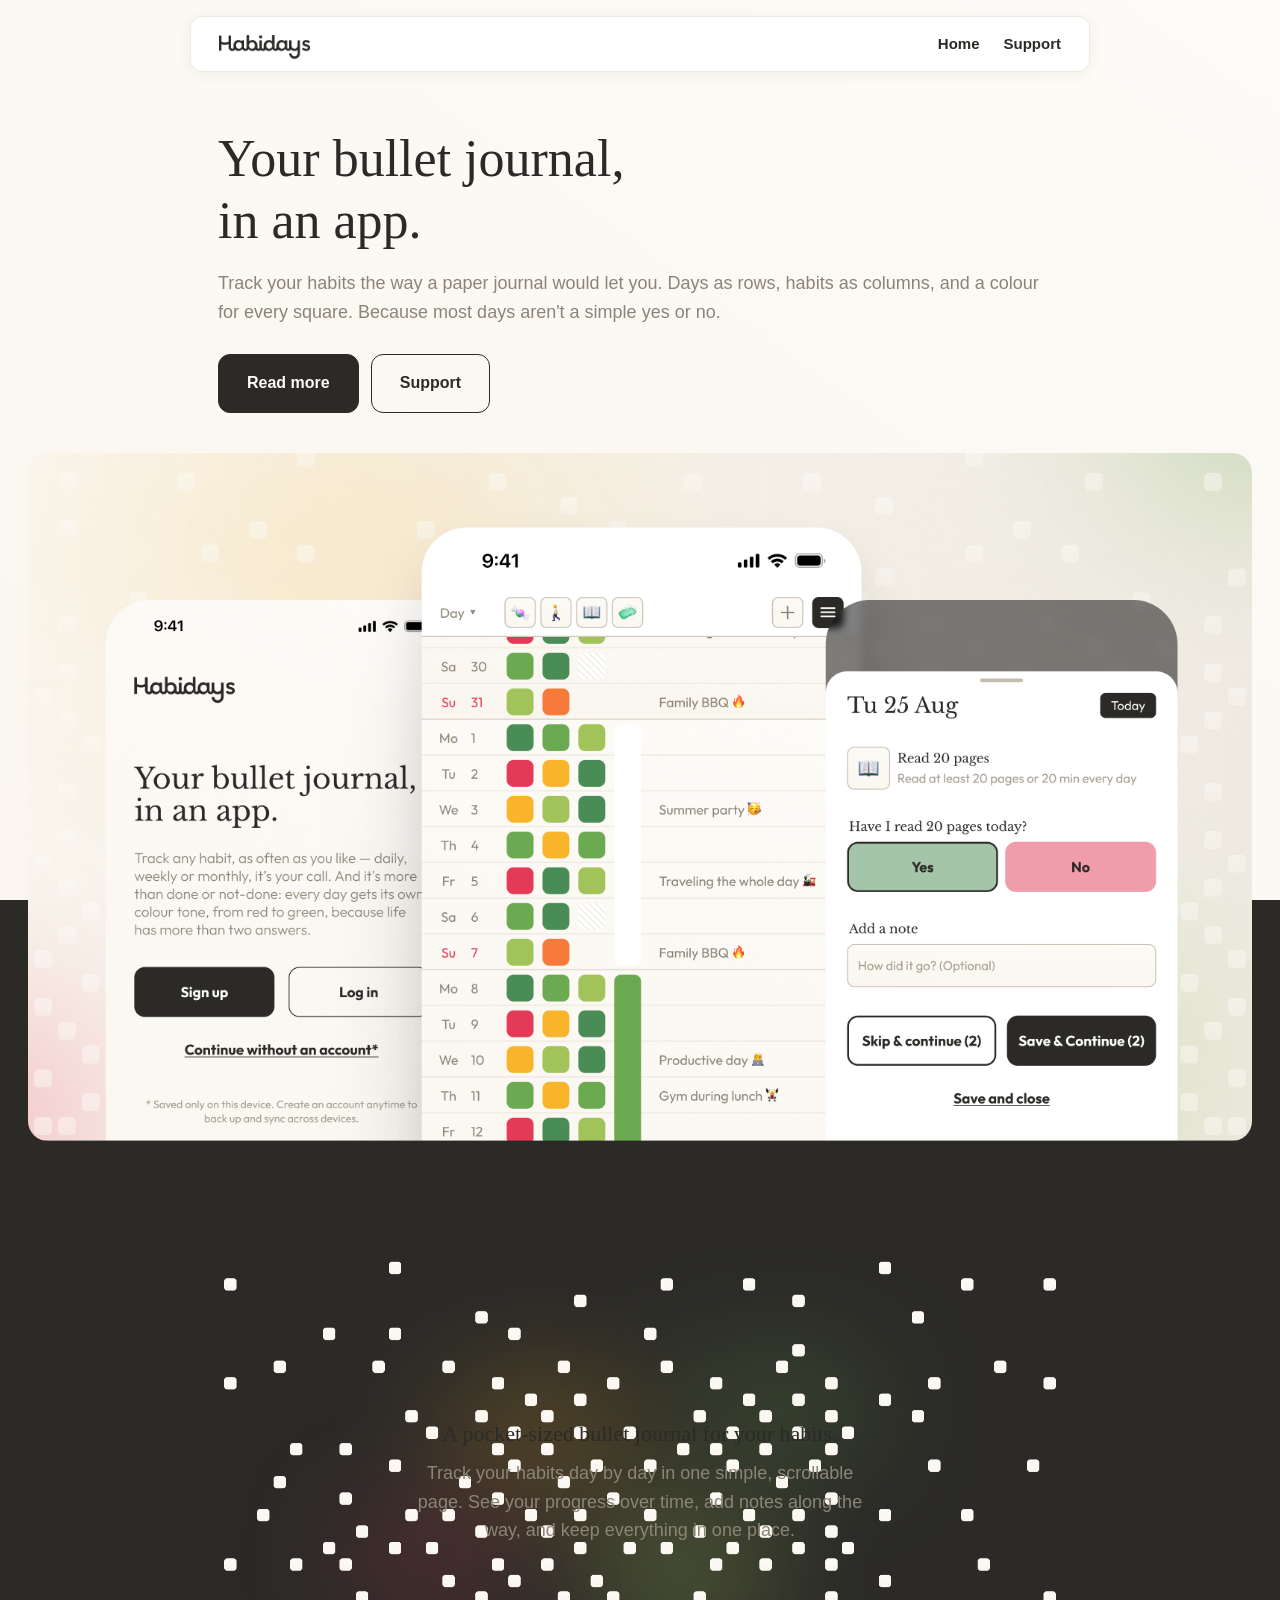
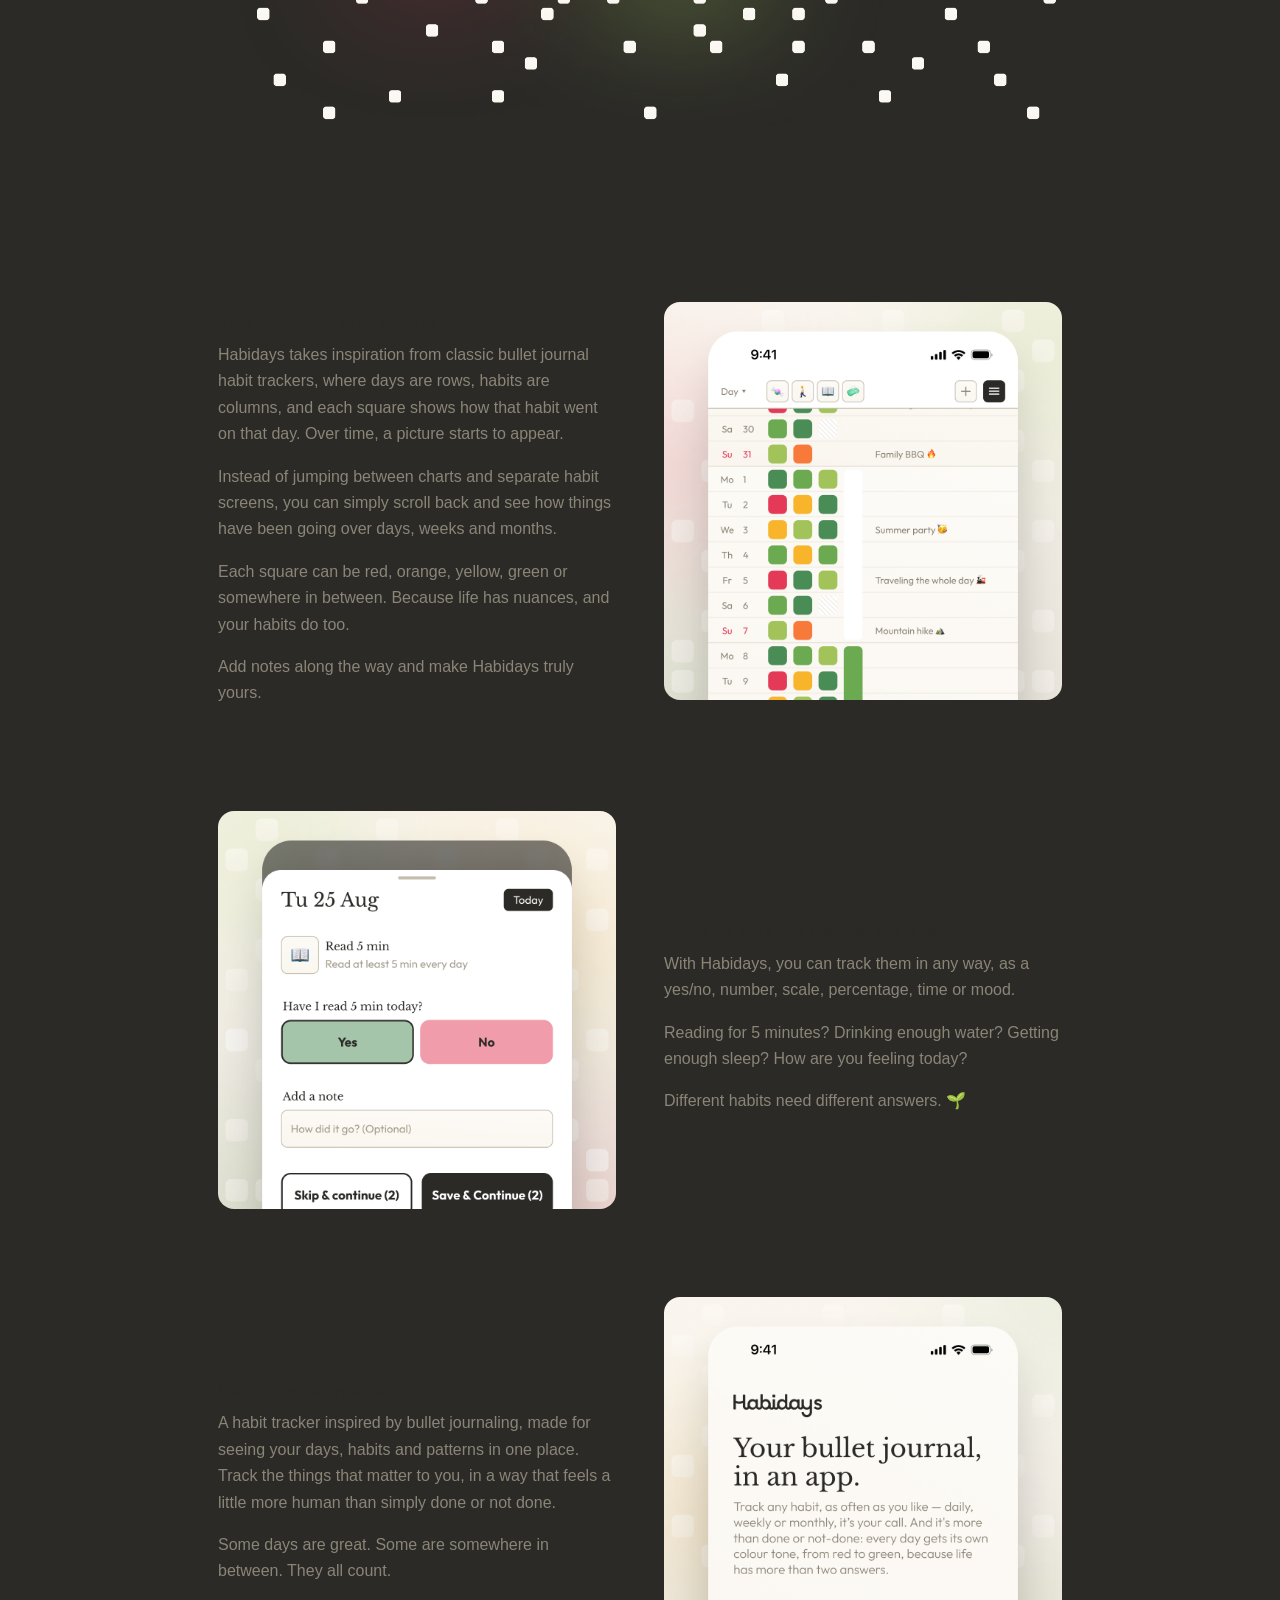
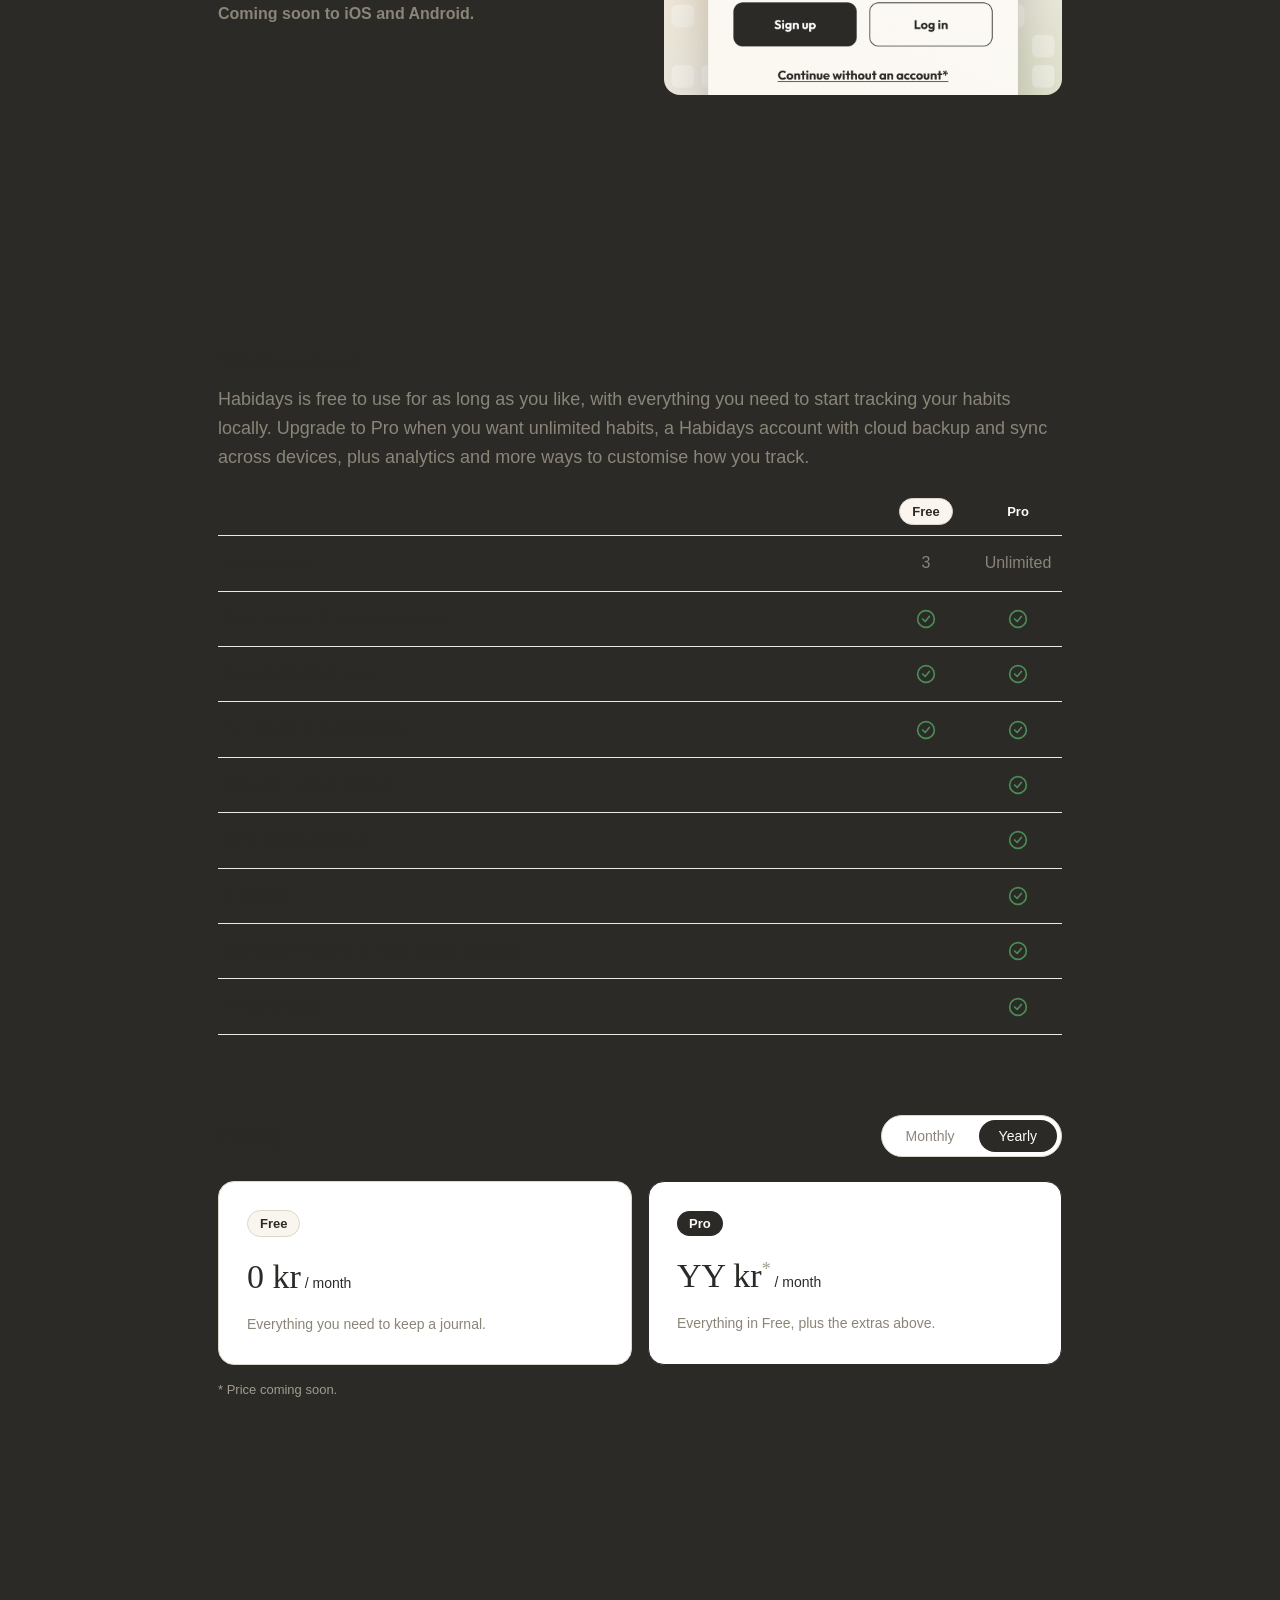
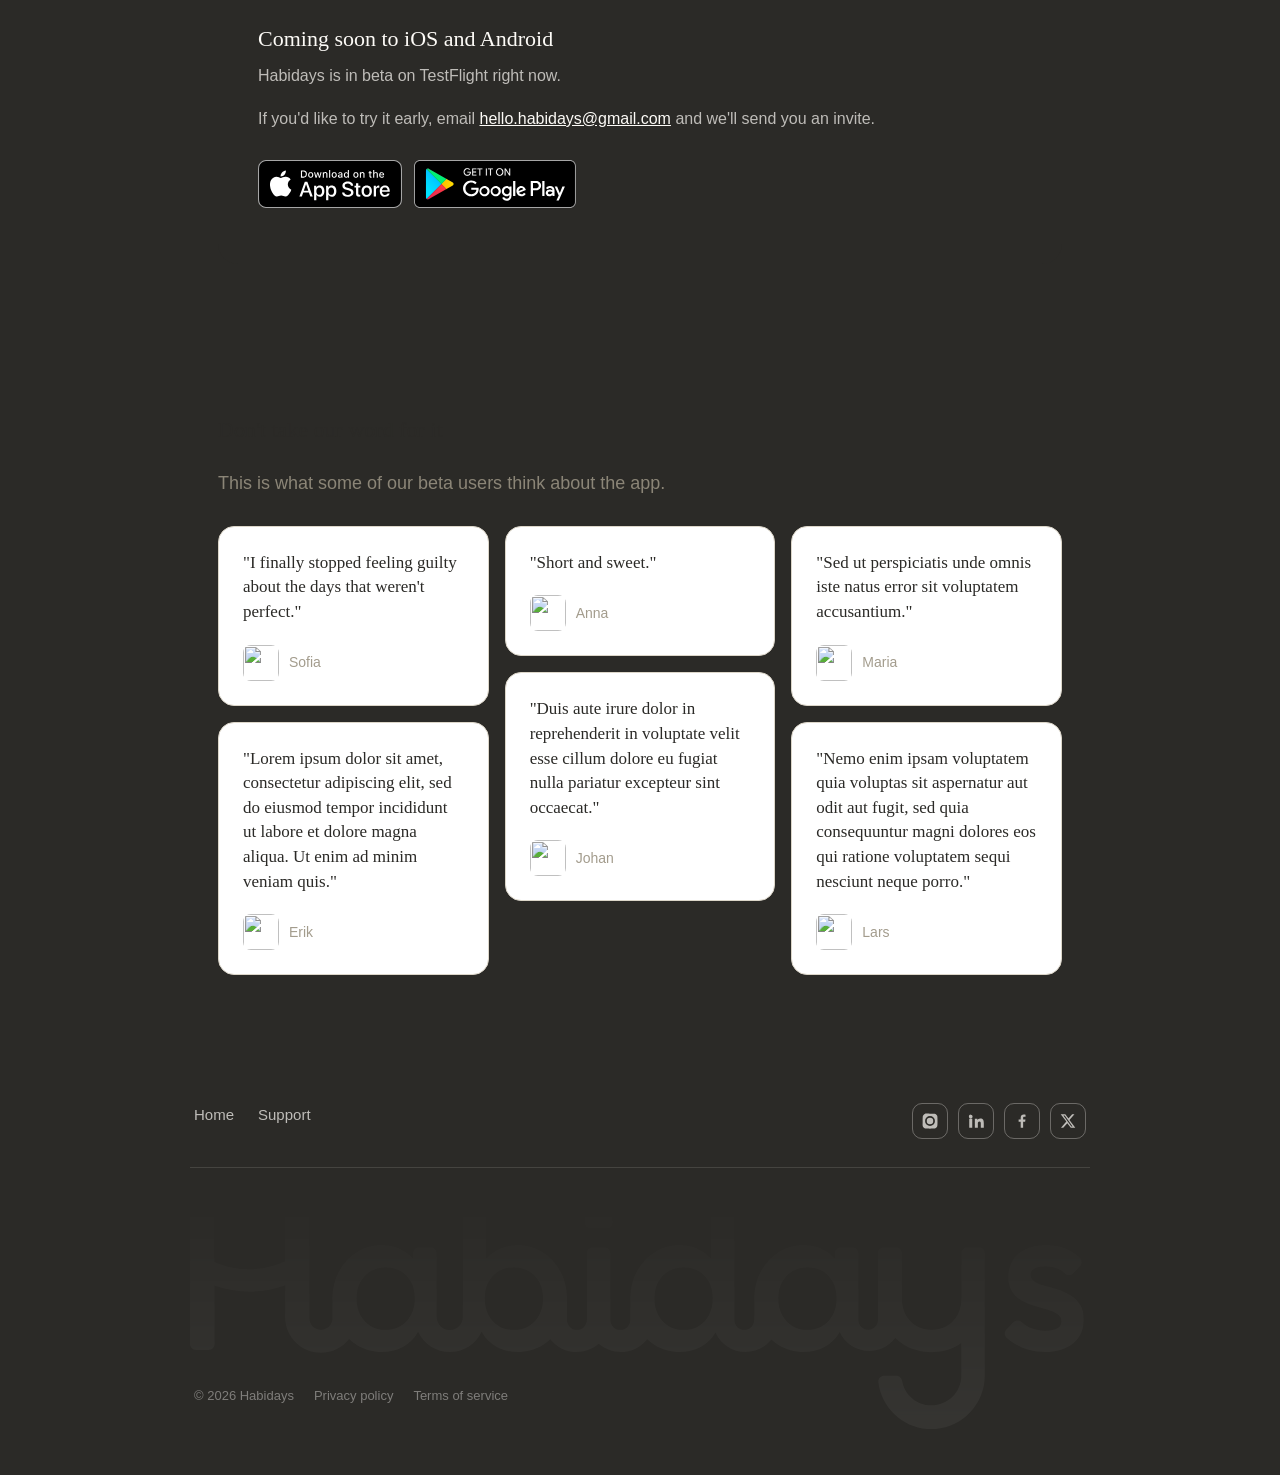
==== index.html @ 96083cf9 "Update index.html Pitch updated content" ====
<!DOCTYPE html>
<html lang="en">
<head>
  <meta charset="utf-8">
  <meta name="viewport" content="width=device-width, initial-scale=1">
  <title>Habidays — your bullet journal, in an app</title>
  <link rel="icon" type="image/png" href="/favicon.png">
  <link rel="apple-touch-icon" href="/favicon.png">
  <link rel="stylesheet" href="/style.css">
</head>
<body data-page="home">
  <main>

    <!-- hero -->
    <section class="wrap hero">
      <h1>Your bullet journal,<br>in an app.</h1>
      <p class="lead">
        Track your habits the way a paper journal would let you. Days as rows,
        habits as columns, and a colour for every square. Because most days
        aren't a simple yes or no.
      </p>
      <div class="cta-row">
        <a href="#promise" class="btn btn-primary">Read more</a>
        <a href="/support" class="btn btn-ghost">Support</a>
      </div>
    </section>

    <div class="hero-img">
      <img src="/assets/home-hero.png" alt="The Habidays journal grid">
    </div>

    <!-- promise -->
    <section id="promise" class="wrap">
      <div class="promise">
        <div class="promise-inner">
          <h2>A pocket-sized bullet journal for your habits.</h2>
          <p class="lead">
            Track your habits day by day in one simple, scrollable page. See your progress over time, add notes along the way, and keep everything in one place.
          </p>
        </div>
      </div>
    </section>

    <!-- features -->
    <section class="wrap features">

      <div class="feature">
        <div class="feature-text">
          <h3>Your habits, your days, all on one page.</h2>
          <p>
            Habidays takes inspiration from classic bullet journal habit trackers,
            where days are rows, habits are columns, and each square shows how that
            habit went on that day. Over time, a picture starts to appear.
          </p>
          <p>
            Instead of jumping between charts and separate habit screens, you can
            simply scroll back and see how things have been going over days, weeks
            and months.
          </p>
          <p>
            Each square can be red, orange, yellow, green or somewhere in between.
            Because life has nuances, and your habits do too.
          </p>
          <p>Add notes along the way and make Habidays truly yours.</p>
        </div>
        <div class="feature-img">
          <img src="/assets/home-feature-1.png" alt="">
        </div>
      </div>

      <div class="feature reverse">
        <div class="feature-text">
          <h3>Habits are more than just done or not done.</h2>
          <p>
            With Habidays, you can track them in any way, as a yes/no, number,
            scale, percentage, time or mood.
          </p>
          <p>
            Reading for 5 minutes? Drinking enough water? Getting enough sleep?
            How are you feeling today?
          </p>
          <p>Different habits need different answers. 🌱</p>
        </div>
        <div class="feature-img">
          <img src="/assets/home-feature-2.png" alt="">
        </div>
      </div>

      <div class="feature">
        <div class="feature-text">
          <h3>Made for seeing your patterns.</h2>
          <p>
            A habit tracker inspired by bullet journaling, made for seeing your days,
            habits and patterns in one place. Track the things that matter to you,
            in a way that feels a little more human than simply done or not done.
          </p>
          <p>Some days are great. Some are somewhere in between. They all count.</p>
          <p><strong>Coming soon to iOS and Android.</strong></p>
        </div>
        <div class="feature-img">
          <img src="/assets/home-feature-3.png" alt="">
        </div>
      </div>

    </section>

    <!-- pro -->
<!-- what's included -->
<section class="wrap included">
  <h2>What's included</h2>
  <p class="lead">
    Habidays is free to use for as long as you like, with everything you need to start tracking your habits locally.

Upgrade to Pro when you want unlimited habits, a Habidays account with cloud backup and sync across devices, plus analytics and more ways to customise how you track.
  </p>

  <div class="incl-head">
    <span></span>
    <span><span class="badge badge-free">Free</span></span>
    <span><span class="badge badge-pro">Pro</span></span>
  </div>

  <div class="incl-row"><span>Active habits</span><span>3</span><span>Unlimited</span></div>
  <div class="incl-row"><span>Daily, weekly &amp; monthly tracking</span><span class="tick"></span><span class="tick"></span></div>
  <div class="incl-row"><span>All core tracking types</span><span class="tick"></span><span class="tick"></span></div>
  <div class="incl-row"><span>Full history &amp; notifications</span><span class="tick"></span><span class="tick"></span></div>

  <div class="incl-row"><span>Account + cloud backup</span><span></span><span class="tick"></span></div>
  <div class="incl-row"><span>Sync across devices</span><span></span><span class="tick"></span></div>
  <div class="incl-row"><span>Analytics</span><span></span><span class="tick"></span></div>
  <div class="incl-row"><span>Advanced tracking &amp; more colour palettes</span><span></span><span class="tick"></span></div>
  <div class="incl-row"><span>Editable goals</span><span></span><span class="tick"></span></div>
</section>

    <!-- pricing -->
    <section class="wrap pricing">
      <div class="pricing-head">
        <h2>Pricing</h2>
          <div class="plan-toggle">
            <button class="plan-btn" data-period="monthly">Monthly</button>
        <button class="plan-btn active" data-period="yearly">Yearly</button>
          </div>
        </div>

      <div class="plans">
        <div class="plan">
          <span class="badge badge-free">Free</span>
          <p class="plan-price">0 kr<span class="plan-per"> / month</span></p>
          <p class="plan-note">Everything you need to keep a journal.</p>
        </div>
        <div class="plan plan-pro">
          <span class="badge badge-pro">Pro</span>
          <p class="plan-price"><span id="proPrice">YY</span> kr<span class="plan-star">*</span><span class="plan-per"> / month</span></p>
          <p class="plan-note">Everything in Free, plus the extras above.</p>
        </div>
      </div>
      <p class="plan-foot">* Price coming soon.</p>
    </section>

    <!-- dark CTA -->
    <section class="wrap">
      <div class="cta-dark">
        <h2>Coming soon to iOS and Android</h2>
        <p>Habidays is in beta on TestFlight right now.</p>
        <p>
          If you'd like to try it early, email
          <a href="mailto:hello.habidays@gmail.com">hello.habidays@gmail.com</a>
          and we'll send you an invite.
        </p>
        <div class="cta-row">
          <a href="#" class="store-btn"><img src="/assets/app-store.svg" alt="Download on the App Store"></a>
          <a href="#" class="store-btn"><img src="/assets/google-play.svg" alt="Get it on Google Play"></a>
        </div>
      </div>
    </section>

    <!-- social proof -->
    <section class="wrap quotes">
      <h2>Don't take our word for it</h2>
      <p class="lead">This is what some of our beta users think about the app.</p>
      <div class="quote-grid">
        <div class="quote-col">
          <div class="quote-card">
            <h4>"I finally stopped feeling guilty about the days that weren't perfect."</h4>
            <div class="quote-by"><img src="/assets/home-quote-1.png" alt=""><span>Sofia</span></div>
          </div>
          <div class="quote-card">
            <h4>"Lorem ipsum dolor sit amet, consectetur adipiscing elit, sed do eiusmod tempor incididunt ut labore et dolore magna aliqua. Ut enim ad minim veniam quis."</h4>
            <div class="quote-by"><img src="/assets/home-quote-2.png" alt=""><span>Erik</span></div>
          </div>
        </div>
        <div class="quote-col">
          <div class="quote-card">
           <h4>"Short and sweet."</h4>
            <div class="quote-by"><img src="/assets/home-quote-3.png" alt=""><span>Anna</span></div>
          </div>
          <div class="quote-card">
            <h4>"Duis aute irure dolor in reprehenderit in voluptate velit esse cillum dolore eu fugiat nulla pariatur excepteur sint occaecat."</h4>
            <div class="quote-by"><img src="/assets/home-quote-4.png" alt=""><span>Johan</span></div>
          </div>
        </div>
        <div class="quote-col">
          <div class="quote-card">
            <h4>"Sed ut perspiciatis unde omnis iste natus error sit voluptatem accusantium."</h4>
            <div class="quote-by"><img src="/assets/home-quote-5.png" alt=""><span>Maria</span></div>
          </div>
          <div class="quote-card">
            <h4>"Nemo enim ipsam voluptatem quia voluptas sit aspernatur aut odit aut fugit, sed quia consequuntur magni dolores eos qui ratione voluptatem sequi nesciunt neque porro."</h4>
            <div class="quote-by"><img src="/assets/home-quote-6.png" alt=""><span>Lars</span></div>
          </div>
        </div>
      </div>
    </section>

  </main>

  <script src="/layout.js"></script>
  <script>
    var prices = { monthly: 'XX', yearly: 'YY' };
    document.querySelectorAll('.plan-btn').forEach(function (b) {
      b.addEventListener('click', function () {
        document.querySelectorAll('.plan-btn').forEach(function (x) { x.classList.remove('active'); });
        b.classList.add('active');
        document.getElementById('proPrice').textContent = prices[b.dataset.period];
      });
    });
  </script>
</body>
</html>
---- style.css ----
:root {
  --page:      #FDFBF7;
  --page-deep: #FAF6EF;
  --card:      #FFFFFF;
  --ink:       #2B2A27;
  --text:      #8B8577;
  --muted:     #A39C8D;
  --line:      #DCD6C9;
  --line-soft: #EDE9E0;

  --w: 900px;                 /* one width for everything */
  --serif: Georgia, 'Times New Roman', serif;
  --sans:  -apple-system, BlinkMacSystemFont, 'Segoe UI', Roboto, Helvetica, Arial, sans-serif;
}

* { box-sizing: border-box; }
html { scroll-behavior: smooth; }

html { background: var(--ink); }

body {
  margin: 0;
  min-height: 100vh;
  display: flex;
  flex-direction: column;
  background: linear-gradient(to top right, var(--page-deep), var(--page));
  background-attachment: fixed;
  font-family: var(--sans);
  color: var(--text);
  line-height: 1.65;
  -webkit-font-smoothing: antialiased;
}

/* ---------- navbar ---------- */
.nav-outer { position: sticky; top: 0; z-index: 50; padding: 16px 24px; }
.nav {
  max-width: var(--w); margin: 0 auto;
  background: var(--card);
  border: 1px solid var(--line-soft);
  border-radius: 12px;
  padding: 14px 28px;
  display: flex; align-items: center; justify-content: space-between;
  gap: 16px;
  box-shadow: 0 2px 16px rgba(43, 42, 39, 0.05);
}
.nav-logo img { height: 26px; display: block; position: relative; top: 4px; }
.nav-links { display: flex; align-items: center; gap: 24px; }
.nav-links a {
  font-size: 15px; color: var(--ink); font-weight: 600;
  text-decoration: none; white-space: nowrap;
}
.nav-links a:hover { opacity: 0.65; }

/* ---------- page content ---------- */
main { flex: 1; }
.wrap { max-width: var(--w); margin: 0 auto; padding: 40px 28px 80px; }

h1 { font-family: var(--serif); font-weight: 400; font-size: 40px; line-height: 1.2; color: var(--ink); margin: 0 0 16px; }
h2 { font-family: var(--serif); font-weight: 400; font-size: 22px; line-height: 1.3; color: var(--ink); margin: 44px 0 10px; }
h3 { font-family: var(--serif); font-weight: 400; font-size: 17px; color: var(--ink); margin: 28px 0 6px; }
p { margin: 0 0 16px; }
a { color: var(--ink); }
ul { margin: 0 0 16px; padding-left: 20px; }
li { margin-bottom: 8px; }
.lead { font-size: 18px; line-height: 1.6; }

.card {
  background: var(--card); border: 1px solid var(--line);
  border-radius: 16px; padding: 28px; margin: 28px 0;
}
.card p:last-child { margin-bottom: 0; }
.card strong { color: var(--ink); }
.meta { font-size: 14px; color: var(--muted); }

/* ---------- footer ---------- */
footer { background: var(--ink); color: rgba(253, 251, 247, 0.7); padding: 48px 24px 0; }
.foot-inner { max-width: var(--w); margin: 0 auto; }
.foot-links {
  display: flex; justify-content: space-between; flex-wrap: wrap;
  gap: 24px; padding: 0 4px 28px;
  border-bottom: 1px solid rgba(253, 251, 247, 0.12);
  margin-bottom: 28px;
}
.foot-col { display: flex; gap: 24px; flex-wrap: wrap; }
.foot-col a { color: rgba(253, 251, 247, 0.7); text-decoration: none; font-size: 15px; }
.foot-col a:hover { color: #FDFBF7; }

/* legal links sit quieter than the nav links */
.foot-col.legal a { color: rgba(253, 251, 247, 0.4); font-size: 13px; }
.foot-col.legal a:hover { color: rgba(253, 251, 247, 0.7); }

.foot-legal {
  max-width: var(--w); margin: -90px auto 0;
  padding: 0 4px 28px;
  position: relative; z-index: 1;
  display: flex; gap: 20px; flex-wrap: wrap;
  font-size: 13px; color: rgba(253, 251, 247, 0.4);
}
.foot-legal a { color: rgba(253, 251, 247, 0.4); text-decoration: none; }
.foot-legal a:hover { color: rgba(253, 251, 247, 0.7); }

.foot-social { display: flex; gap: 10px; }
.foot-social a {
  width: 36px; height: 36px; border-radius: 10px;
  border: 1px solid rgba(253, 251, 247, 0.3);
  color: rgba(253, 251, 247, 0.7);
  display: flex; align-items: center; justify-content: center;
  transition: border-color .15s, color .15s;
}
.foot-social a:hover {
  border-color: rgba(253, 251, 247, 0.7); color: #FDFBF7;
}

/* big mark: fades in from transparent at the top to 5% at the bottom */
.foot-mark { max-width: var(--w); margin: 0 auto; padding-bottom: 24px; }
.foot-mark img {
  width: 100%; display: block; opacity: 0.05;
  -webkit-mask-image: linear-gradient(to bottom, transparent 0%, #000 100%);
          mask-image: linear-gradient(to bottom, transparent 0%, #000 100%);
}

/* ---------- mobile ---------- */
@media (max-width: 640px) {
  .nav-outer { padding: 12px 16px; }
  .nav { padding: 12px 18px; }
  .nav-logo img { height: 22px; }
  .nav-links { gap: 16px; }
  .nav-links a { font-size: 14px; }

  .wrap { padding: 28px 20px 60px; }
  h1 { font-size: 30px; }
  h2 { font-size: 19px; margin-top: 36px; }
  .lead { font-size: 16px; }
  .card { padding: 22px; }

  footer { padding: 36px 16px 0; }
  .foot-links { flex-direction: column; gap: 16px; padding-bottom: 28px; }
  .foot-legal { margin-top: -46px; }
  .foot-col { gap: 18px; }
}

/* ---------- FAQ ---------- */
.faq { border-bottom: 1px solid var(--line-soft); }
.faq:first-of-type { border-top: 1px solid var(--line-soft); }

.faq-q {
  width: 100%; background: none; border: 0; cursor: pointer;
  display: flex; align-items: center; justify-content: space-between; gap: 16px;
  padding: 20px 2px; text-align: left;
  font-family: var(--serif); font-size: 18px; color: var(--ink);
}

.faq-icon { position: relative; width: 16px; height: 16px; flex-shrink: 0; }
.faq-icon::before,
.faq-icon::after {
  content: ''; position: absolute; background: var(--muted);
  transition: transform .2s ease;
}
.faq-icon::before { top: 7px; left: 0; width: 16px; height: 1.5px; }
.faq-icon::after  { left: 7px; top: 0; width: 1.5px; height: 16px; }
.faq-q[aria-expanded="true"] .faq-icon { transform: rotate(45deg); }
.faq-q[aria-expanded="true"] .faq-icon::before,
.faq-q[aria-expanded="true"] .faq-icon::after { background: var(--ink); }

.faq-a { display: none; padding: 0 2px 20px; }
.faq-q[aria-expanded="true"] + .faq-a { display: block; }
.faq-a p:last-child { margin-bottom: 0; }

/* ---------- buttons ---------- */
.cta-row { display: flex; gap: 12px; flex-wrap: wrap; margin-top: 28px; }
.btn {
  display: inline-flex; align-items: center; justify-content: center;
  padding: 15px 28px; border-radius: 12px;
  font-size: 16px; font-weight: 600; text-decoration: none;
  border: 1px solid var(--ink);
}
.btn-primary { background: var(--ink); color: var(--page); }
.btn-primary:hover { opacity: .88; }
.btn-ghost { background: transparent; color: var(--ink); }
.btn-ghost:hover { background: rgba(43,42,39,.05); }
.btn-store {
  background: transparent; color: #FDFBF7;
  border-color: rgba(253,251,247,.4);
}
.btn-store:hover { border-color: #FDFBF7; }

/* ---------- hero ---------- */
.hero { padding-bottom: 8px; }
.hero h1 { font-size: 52px; }
.hero-img { padding: 32px 28px 0; max-width: 1400px; margin: 0 auto; }
.hero-img img {
  width: 100%; aspect-ratio: 16 / 9; object-fit: cover;
  display: block; border-radius: 20px;
}

/* ---------- promise ---------- */
.promise {
  background: url('/assets/home-bg-pattern.png') center / cover no-repeat;
  border-radius: 20px;
  aspect-ratio: 16 / 9;
  display: flex; align-items: center; justify-content: center;
  padding: 40px; margin: 72px 0;
}
.promise-inner { max-width: 460px; text-align: center; }
.promise-inner h2 { margin-top: 0; }

/* ---------- features ---------- */
.features { padding-top: 0; }
.feature {
  display: grid; grid-template-columns: 1fr 1fr;
  gap: 48px; align-items: center;
  margin-bottom: 88px;
}
.feature.reverse .feature-text { order: 2; }
.feature.reverse .feature-img { order: 1; }
.feature-text h2 { margin-top: 0; }
.feature-img img {
  width: 100%; aspect-ratio: 1 / 1; object-fit: cover;
  display: block; border-radius: 16px;
}

/* ---------- what's included ---------- */
.included { padding-bottom: 24px; }
.incl-table { margin-top: 32px; border-top: 1px solid var(--line-soft); }
.incl-head, .incl-row {
  display: grid; grid-template-columns: 1fr 80px 80px;
  align-items: center; gap: 12px;
  padding: 14px 4px; border-bottom: 1px solid var(--line-soft);
}
.incl-head { font-size: 13px; color: var(--muted); padding: 10px 4px; }
.incl-head span:not(:first-child),
.incl-row span:not(:first-child) { text-align: center; }
.incl-row span:first-child { color: var(--ink); }

/* ---------- pricing ---------- */
.pricing { padding-top: 56px; }
.plan-toggle {
  display: inline-flex; gap: 4px; padding: 4px;
  background: var(--card); border: 1px solid var(--line);
  border-radius: 999px; margin: 8px 0 24px;
}
.plan-btn {
  border: 0; background: none; cursor: pointer;
  padding: 8px 20px; border-radius: 999px;
  font-family: var(--sans); font-size: 14px; color: var(--text);
}
.plan-btn.active { background: var(--ink); color: var(--page); }

.plans { display: grid; grid-template-columns: 1fr 1fr; gap: 16px; }
.plan {
  background: var(--card); border: 1px solid var(--line);
  border-radius: 16px; padding: 28px;
}
.plan-pro { border-color: var(--ink); }
.plan h3 { margin: 0 0 8px; }
.plan-price {
  font-family: var(--serif); font-size: 34px; color: var(--ink); margin: 0 0 8px;
}
.plan-star { font-size: 18px; vertical-align: super; color: var(--muted); }
.plan-note { font-size: 14px; margin: 0; }
.plan-foot { font-size: 13px; color: var(--muted); margin-top: 14px; }

/* ---------- dark CTA ---------- */
.cta-dark {
  background: var(--ink); color: rgba(253,251,247,.7);
  border-radius: 20px; padding: 56px 40px; margin-top: 32px;
}
.cta-dark h2 { color: #FDFBF7; margin-top: 0; }
.cta-dark a { color: #FDFBF7; }

/* ---------- quotes ---------- */
.quotes { padding-top: 72px; }
.quote-grid { display: grid; grid-template-columns: repeat(3, 1fr); gap: 16px; }
.quote-col { display: flex; flex-direction: column; gap: 16px; }
.quote-card {
  background: var(--card); border: 1px solid var(--line);
  border-radius: 16px; padding: 24px;
}
.quote-card h4 {
  font-family: var(--serif); font-weight: 400; font-size: 17px;
  line-height: 1.45; color: var(--ink); margin: 0 0 20px;
}
.quote-by { display: flex; align-items: center; gap: 10px; }
.quote-by img { width: 36px; height: 36px; border-radius: 8px; object-fit: cover; }
.quote-by span { font-size: 14px; color: var(--muted); }

/* ---------- mobile ---------- */
@media (max-width: 780px) {
  .feature { grid-template-columns: 1fr; gap: 24px; margin-bottom: 64px; }
  .feature.reverse .feature-text { order: 1; }
  .feature.reverse .feature-img { order: 2; }
  .quote-grid { grid-template-columns: 1fr; }
  .plans { grid-template-columns: 1fr; }
}

@media (max-width: 640px) {
  .hero h1 { font-size: 36px; }
  .hero-img { padding: 24px 20px 0; }
  .hero-img img { border-radius: 14px; }
  .promise { aspect-ratio: auto; padding: 32px 24px; margin: 48px 0; }
  .cta-dark { padding: 48px 0; margin-top: 64px; }
  .btn { padding: 14px 22px; font-size: 15px; }
  .cta-row { width: 100%; }
  .cta-row .btn { flex: 1; }
}

.pricing-head {
  display: flex; align-items: center; justify-content: space-between;
  flex-wrap: wrap; gap: 16px; margin-bottom: 24px;
}
.pricing-head h2 { margin: 0; }
.pricing-head .plan-toggle { margin: 0; }

.quotes h2 { margin-top: 0; margin-bottom: 24px; }

@media (max-width: 640px) {
  .cta-dark { padding: 40px 24px; }
}

/* ---------- badges ---------- */
.badge {
  display: inline-block; border-radius: 999px;
  padding: 3px 12px; font-size: 13px; font-weight: 600;
  line-height: 1.5;
}
.badge-pro { background: var(--ink); color: var(--page); }
.badge-free { background: var(--page-deep); color: var(--ink); border: 1px solid var(--line); }

/* ---------- tick check icons ---------- */
.tick {
  width: 20px; height: 20px;
  display: block; margin: 0 auto;
  background-image: url("data:image/svg+xml,%3Csvg xmlns='http://www.w3.org/2000/svg' viewBox='0 0 24 24' fill='none' stroke='%234A8C56' stroke-width='2' stroke-linecap='round' stroke-linejoin='round'%3E%3Ccircle cx='12' cy='12' r='10'/%3E%3Cpath d='M8 12l3 3 5-6'/%3E%3C/svg%3E");
  background-size: contain; background-repeat: no-repeat;
}

/* ---------- plan card tweaks ---------- */
.plan .badge { margin-bottom: 12px; }
.plan-per {
  font-family: var(--sans); font-size: 14px; font-weight: 400;
  color: var(--ink);
}

/* ---------- store buttons ---------- */
.store-btn { display: inline-block; }
.store-btn img { height: 48px; display: block; }

.quotes .lead { margin-bottom: 28px; }

/* ---------- legal pages ---------- */
.legal .meta { margin-top: -8px; margin-bottom: 20px; }
.legal-card {
  background: var(--card); border: 1px solid var(--line);
  border-radius: 16px; padding: 32px; margin-top: 20px;
}
.legal-card h2 { margin-top: 0; }
.legal-card h3 { font-size: 16px; margin-top: 28px; }
.legal-card > *:last-child { margin-bottom: 0; }

@media (max-width: 640px) {
  .legal-card { padding: 24px 22px; }
}

.div-divider {
  height: 1px; width: 100%; background-color: var(--line);
  margin-top: 32px; margin-bottom: 32px;
}

/* square bullets, echoing the habit grid */
ul { list-style: none; padding-left: 22px; }
ul li { position: relative; }
ul li::before {
  content: ''; position: absolute;
  left: -18px; top: 9px;
  width: 6px; height: 6px; border-radius: 1.5px;
  background: var(--muted);
}
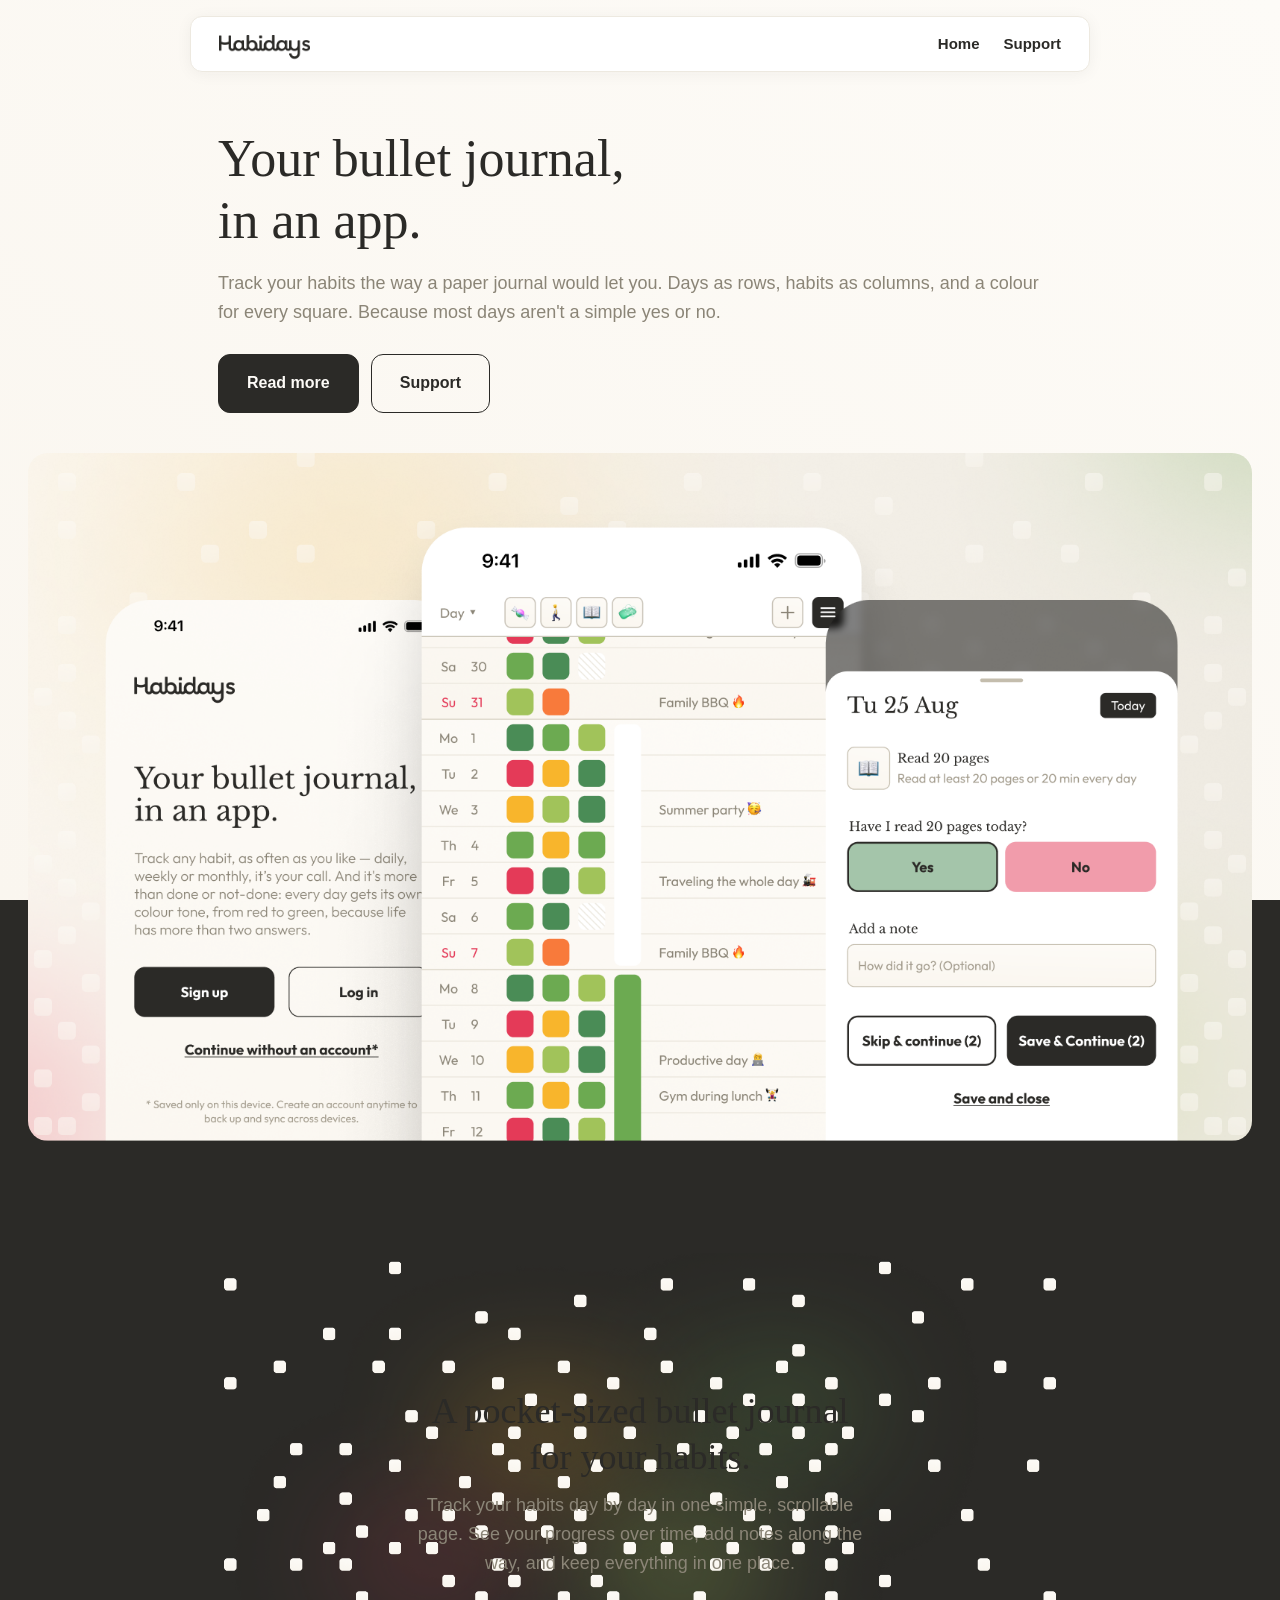
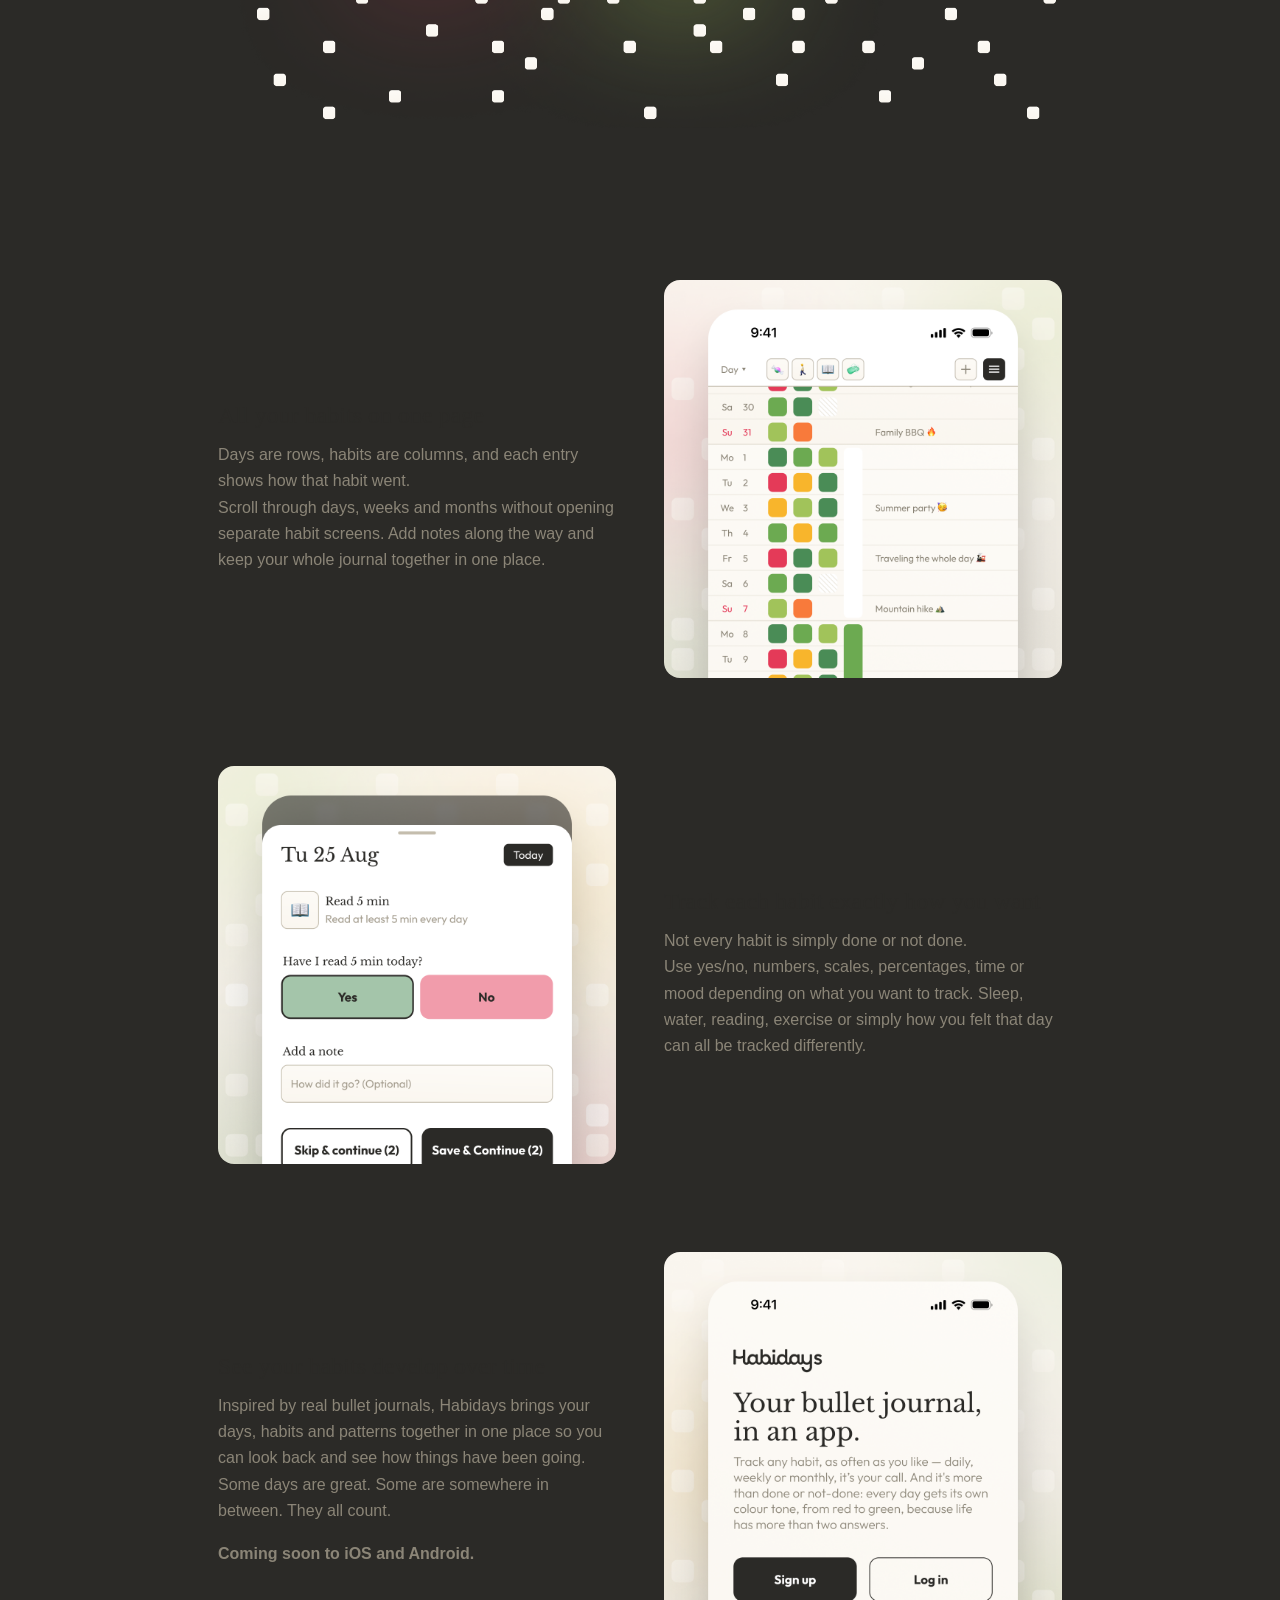
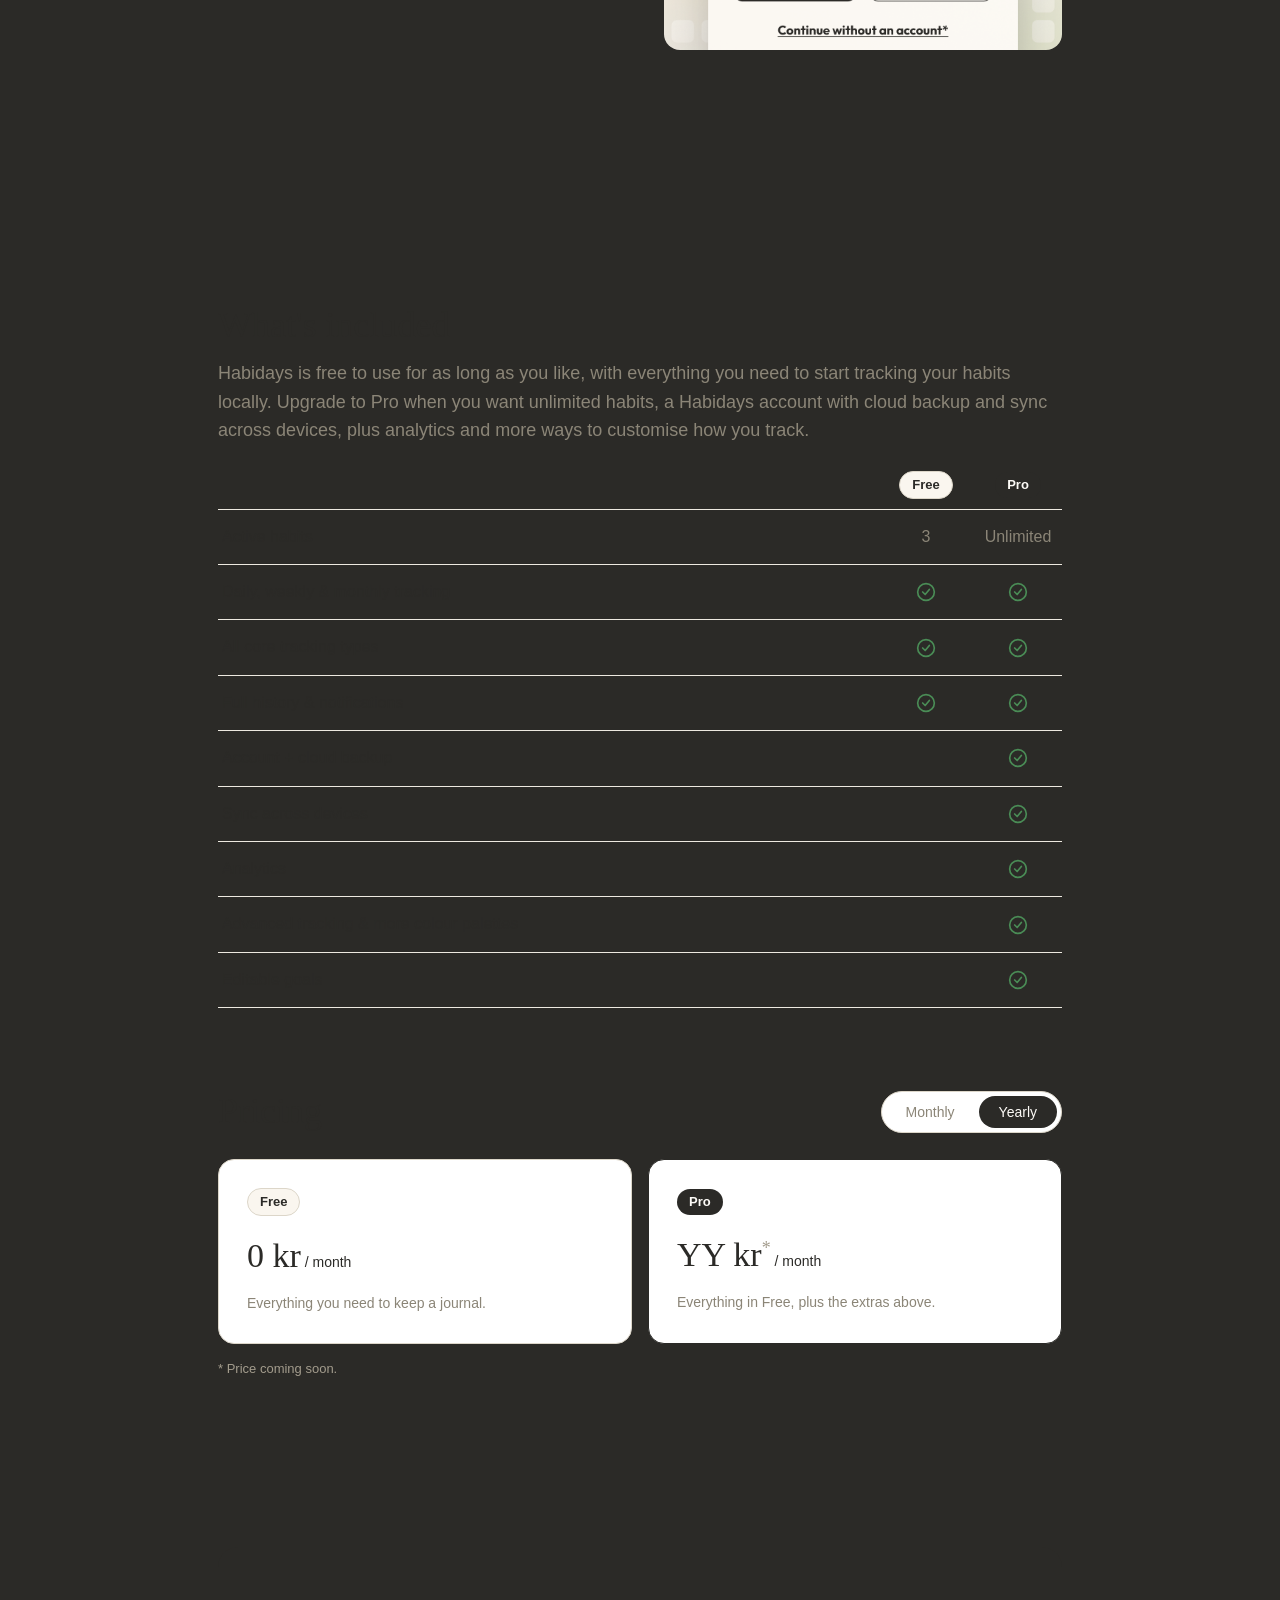
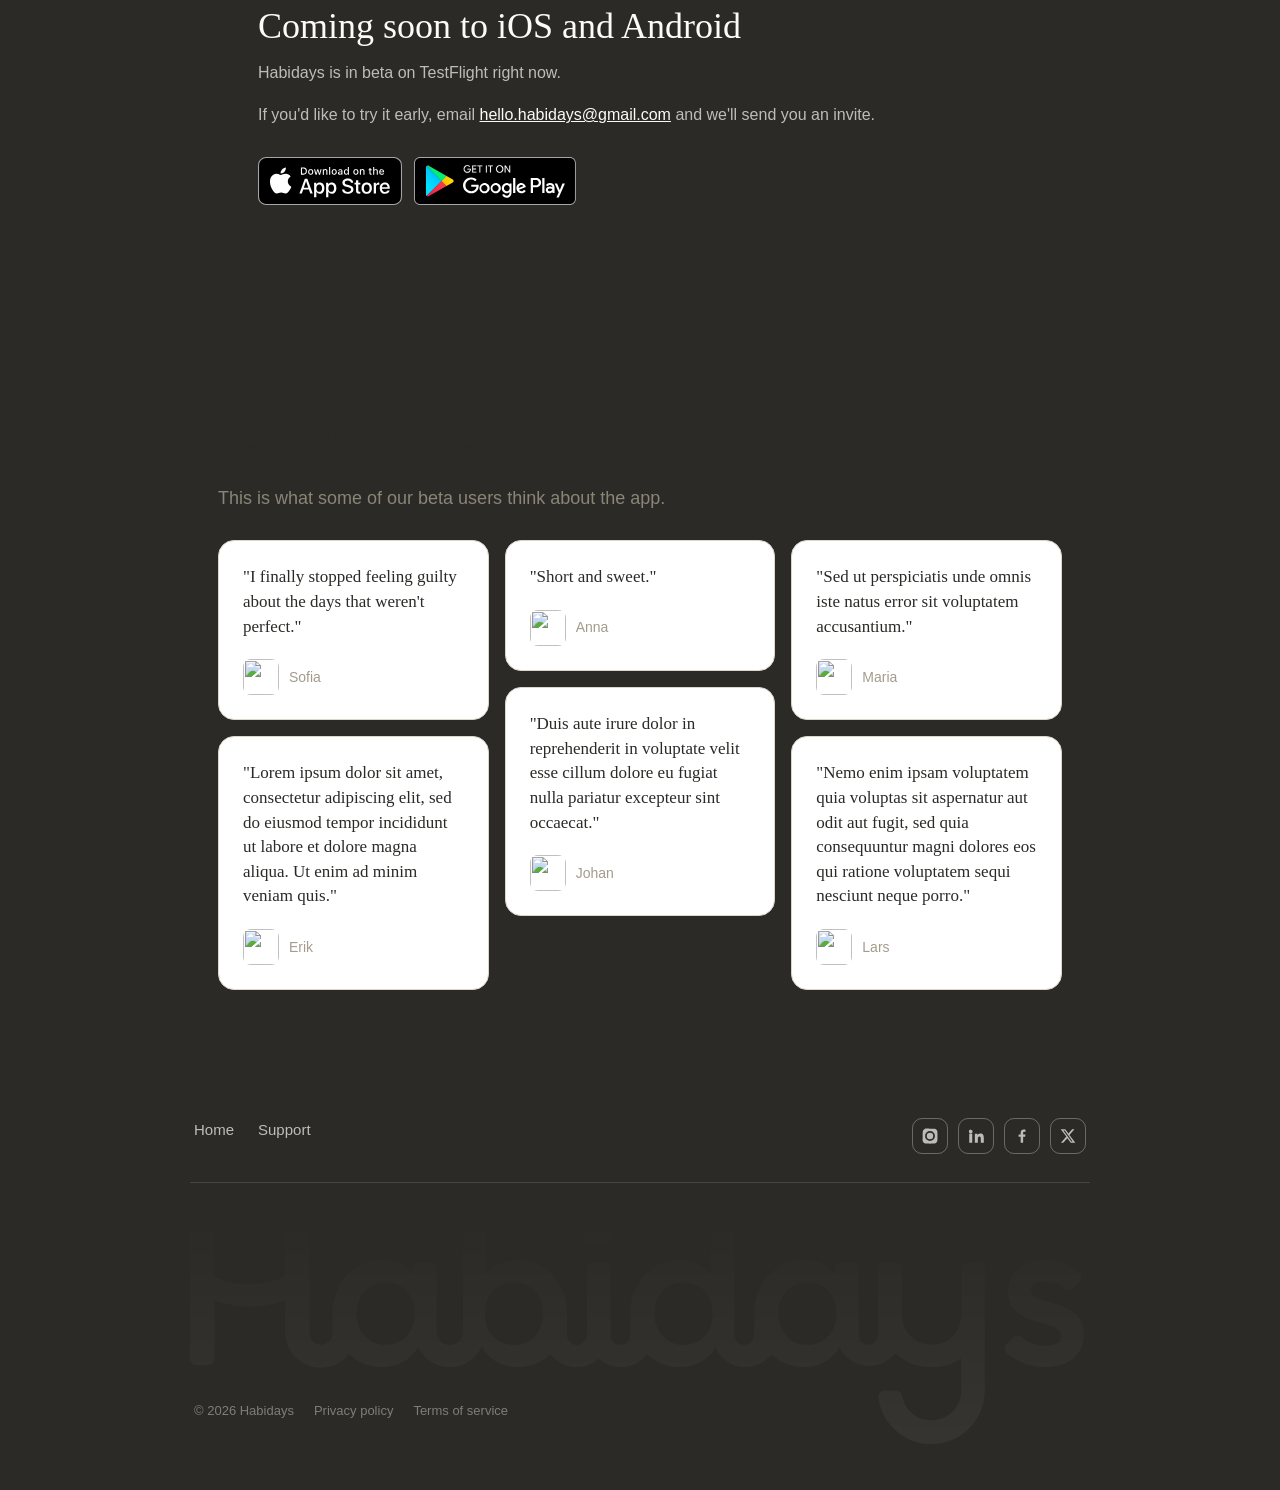
==== commit c49385f5: "Update index.html feature content update" ====
--- a/index.html
+++ b/index.html
@@ -46,22 +46,11 @@
 
       <div class="feature">
         <div class="feature-text">
-          <h3>Your habits, your days, all on one page.</h2>
+          <h3>All your habits on one page</h2>
           <p>
-            Habidays takes inspiration from classic bullet journal habit trackers,
-            where days are rows, habits are columns, and each square shows how that
-            habit went on that day. Over time, a picture starts to appear.
-          </p>
-          <p>
-            Instead of jumping between charts and separate habit screens, you can
-            simply scroll back and see how things have been going over days, weeks
-            and months.
-          </p>
-          <p>
-            Each square can be red, orange, yellow, green or somewhere in between.
-            Because life has nuances, and your habits do too.
-          </p>
-          <p>Add notes along the way and make Habidays truly yours.</p>
+            Days are rows, habits are columns, and each entry shows how that habit went.
+            </br>
+            Scroll through days, weeks and months without opening separate habit screens. Add notes along the way and keep your whole journal together in one place.</p>
         </div>
         <div class="feature-img">
           <img src="/assets/home-feature-1.png" alt="">
@@ -70,16 +59,11 @@
 
       <div class="feature reverse">
         <div class="feature-text">
-          <h3>Habits are more than just done or not done.</h2>
+          <h3>Track each habit exactly how you want</h2>
           <p>
-            With Habidays, you can track them in any way, as a yes/no, number,
-            scale, percentage, time or mood.
-          </p>
-          <p>
-            Reading for 5 minutes? Drinking enough water? Getting enough sleep?
-            How are you feeling today?
-          </p>
-          <p>Different habits need different answers. 🌱</p>
+            Not every habit is simply done or not done.
+            <br>
+            Use yes/no, numbers, scales, percentages, time or mood depending on what you want to track. Sleep, water, reading, exercise or simply how you felt that day can all be tracked differently.</p>
         </div>
         <div class="feature-img">
           <img src="/assets/home-feature-2.png" alt="">
@@ -88,13 +72,11 @@
 
       <div class="feature">
         <div class="feature-text">
-          <h3>Made for seeing your patterns.</h2>
+          <h3>See your habits develop over time</h2>
           <p>
-            A habit tracker inspired by bullet journaling, made for seeing your days,
-            habits and patterns in one place. Track the things that matter to you,
-            in a way that feels a little more human than simply done or not done.
-          </p>
-          <p>Some days are great. Some are somewhere in between. They all count.</p>
+            Inspired by real bullet journals, Habidays brings your days, habits and patterns together in one place so you can look back and see how things have been going.
+            <br>
+            Some days are great. Some are somewhere in between. They all count.</p>
           <p><strong>Coming soon to iOS and Android.</strong></p>
         </div>
         <div class="feature-img">
--- a/style.css
+++ b/style.css
@@ -55,9 +55,9 @@
 main { flex: 1; }
 .wrap { max-width: var(--w); margin: 0 auto; padding: 40px 28px 80px; }
 
-h1 { font-family: var(--serif); font-weight: 400; font-size: 40px; line-height: 1.2; color: var(--ink); margin: 0 0 16px; }
-h2 { font-family: var(--serif); font-weight: 400; font-size: 22px; line-height: 1.3; color: var(--ink); margin: 44px 0 10px; }
-h3 { font-family: var(--serif); font-weight: 400; font-size: 17px; color: var(--ink); margin: 28px 0 6px; }
+h1 { font-family: var(--serif); font-weight: 400; font-size: 48px; line-height: 1.2; color: var(--ink); margin: 0 0 16px; }
+h2 { font-family: var(--serif); font-weight: 400; font-size: 36px; line-height: 1.3; color: var(--ink); margin: 44px 0 10px; }
+h3 { font-family: var(--serif); font-weight: 400; font-size: 24px; color: var(--ink); margin: 28px 0 6px; }
 p { margin: 0 0 16px; }
 a { color: var(--ink); }
 ul { margin: 0 0 16px; padding-left: 20px; }
@@ -128,8 +128,9 @@
   .nav-links a { font-size: 14px; }
 
   .wrap { padding: 28px 20px 60px; }
-  h1 { font-size: 30px; }
-  h2 { font-size: 19px; margin-top: 36px; }
+  h1 { font-size: 38px; }
+  h2 { font-size: 20px; margin-top: 36px; }
+  h3 { font-size: 22px; }
   .lead { font-size: 16px; }
   .card { padding: 22px; }
 
@@ -294,7 +295,7 @@
 }
 
 @media (max-width: 640px) {
-  .hero h1 { font-size: 36px; }
+  .hero h1 { font-size: 44px; }
   .hero-img { padding: 24px 20px 0; }
   .hero-img img { border-radius: 14px; }
   .promise { aspect-ratio: auto; padding: 32px 24px; margin: 48px 0; }
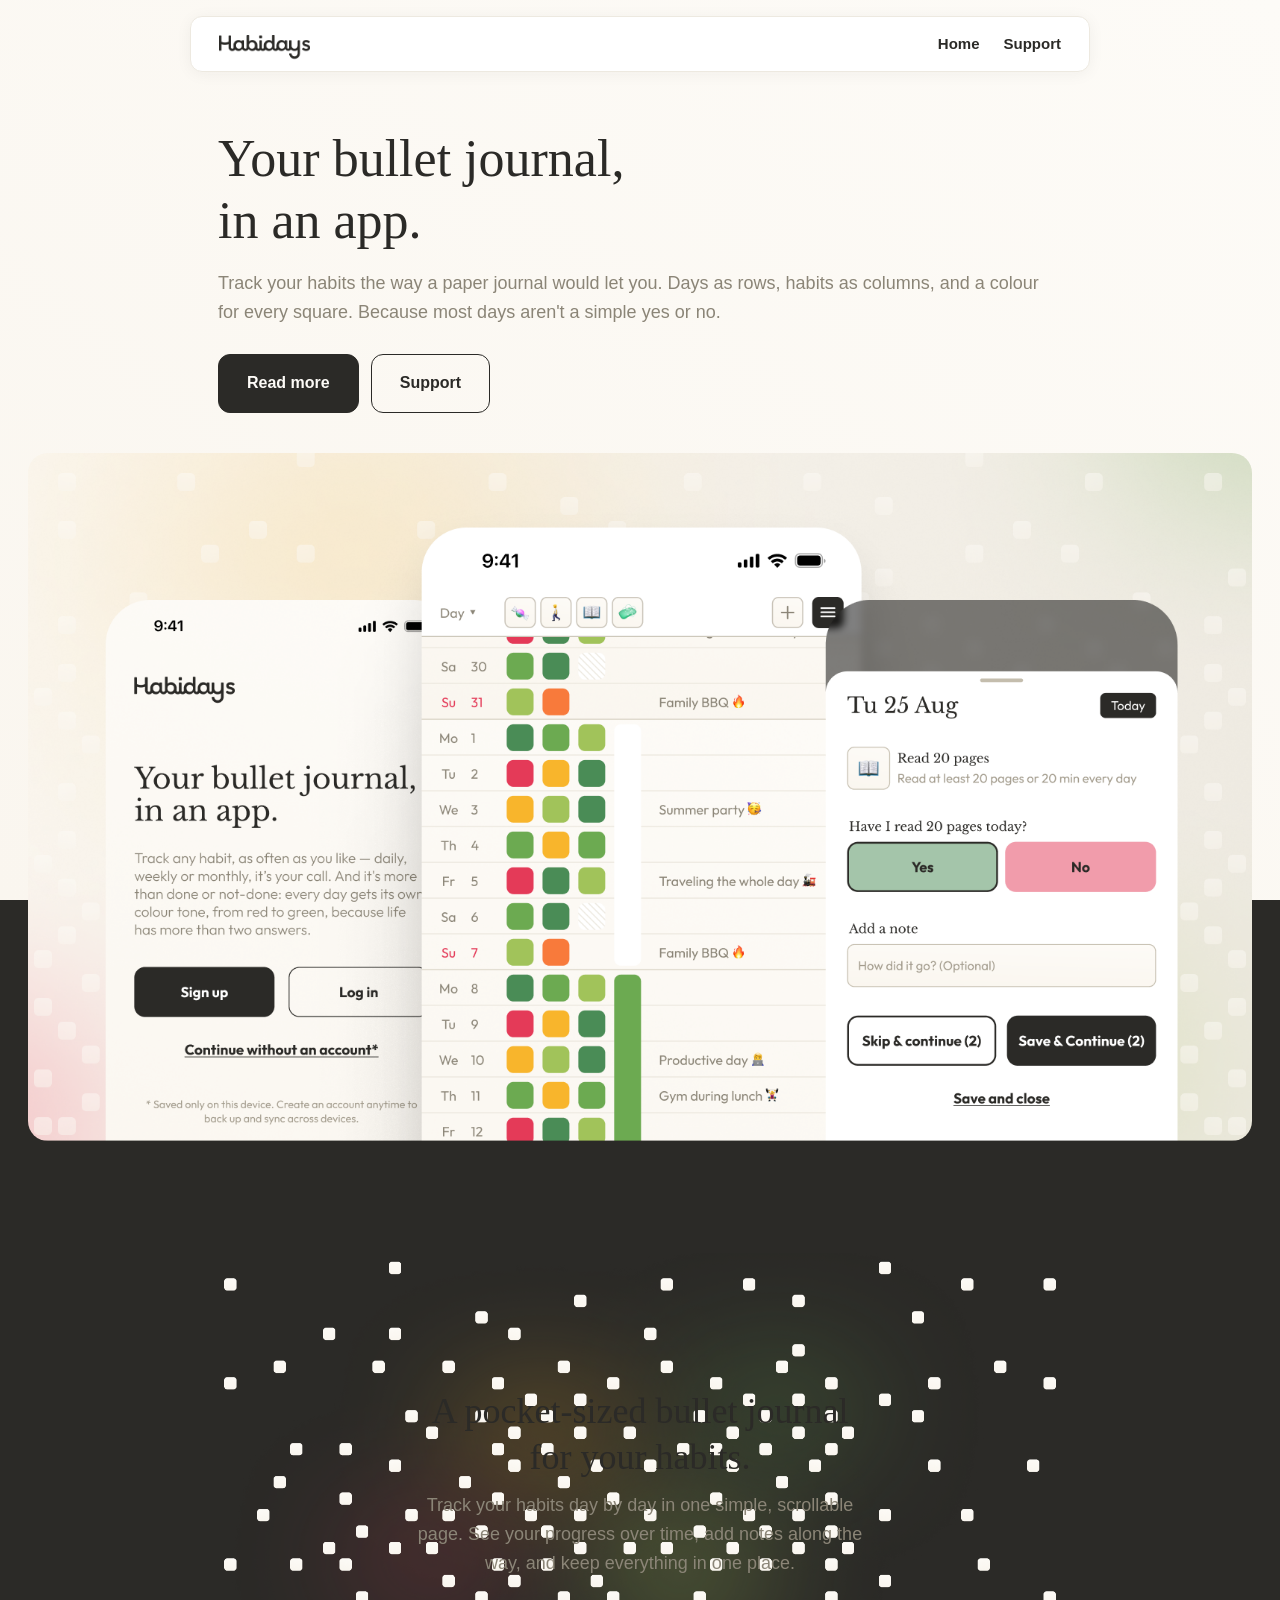
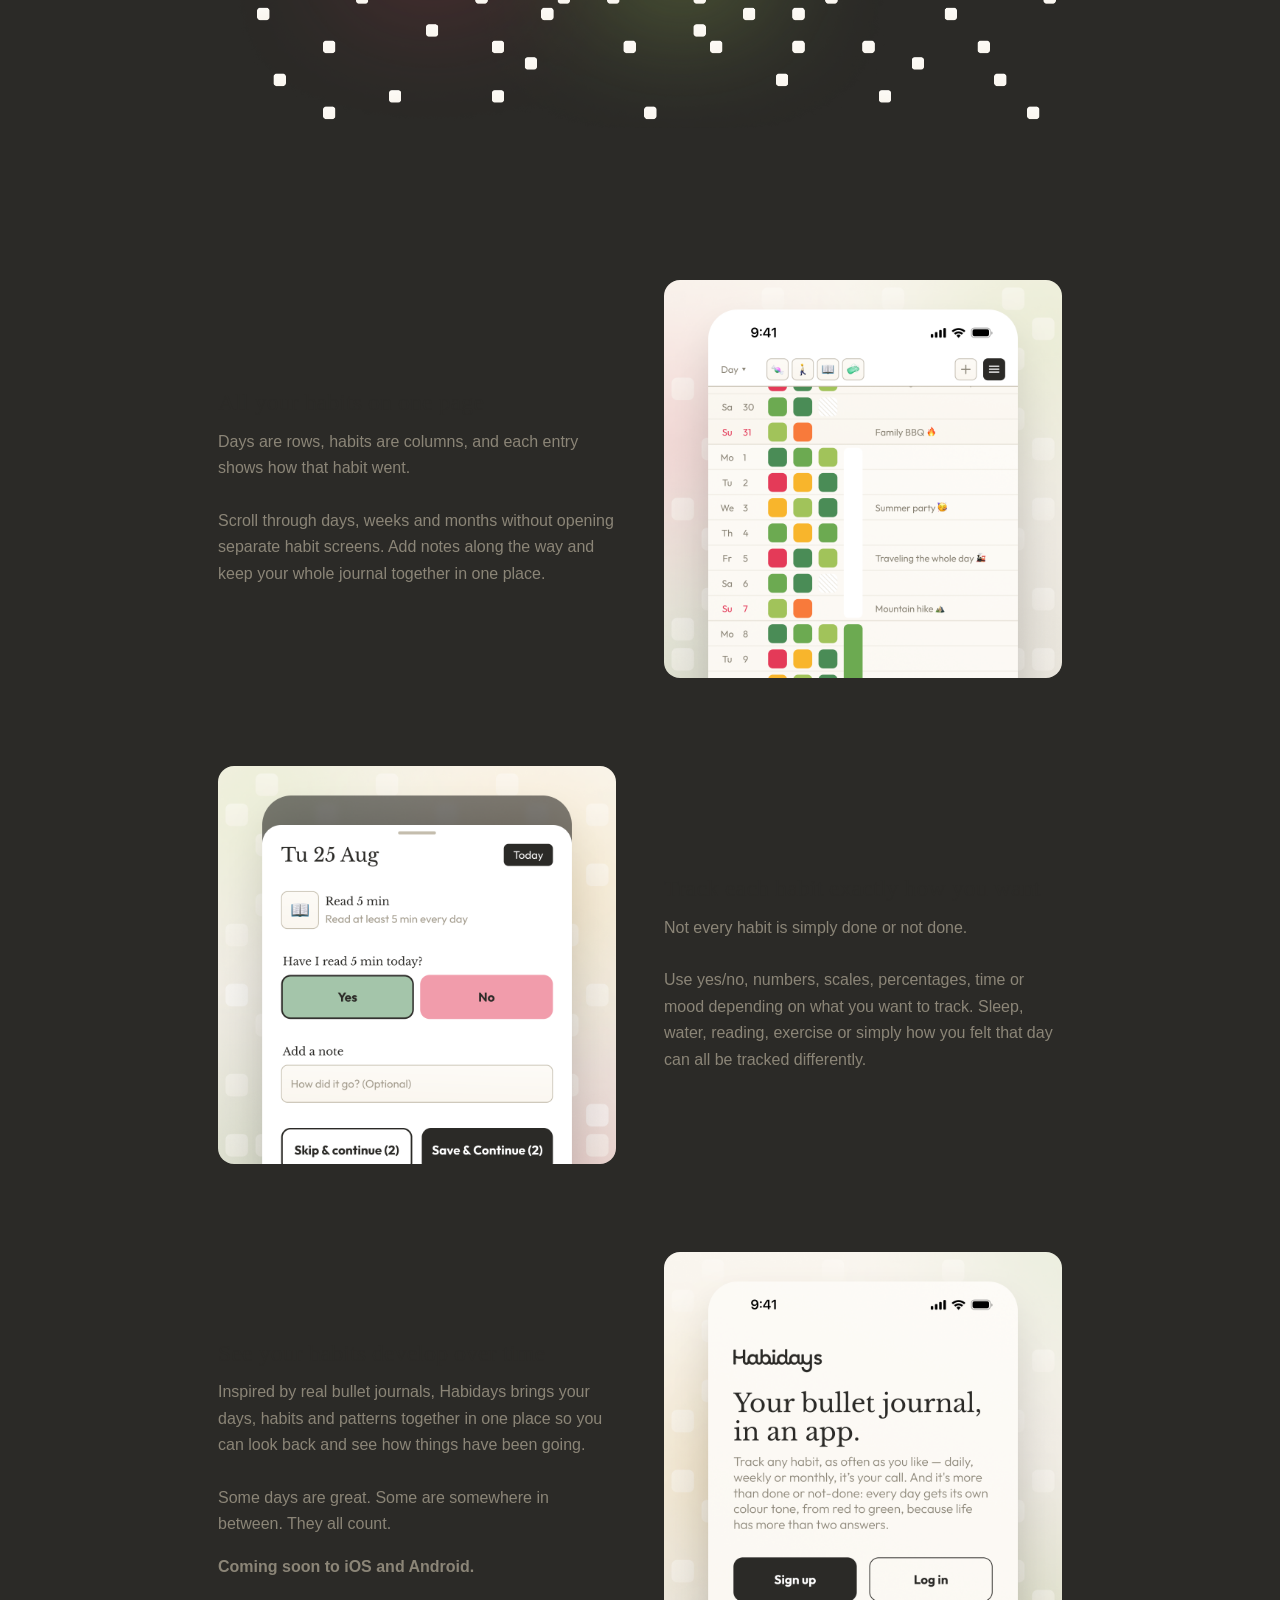
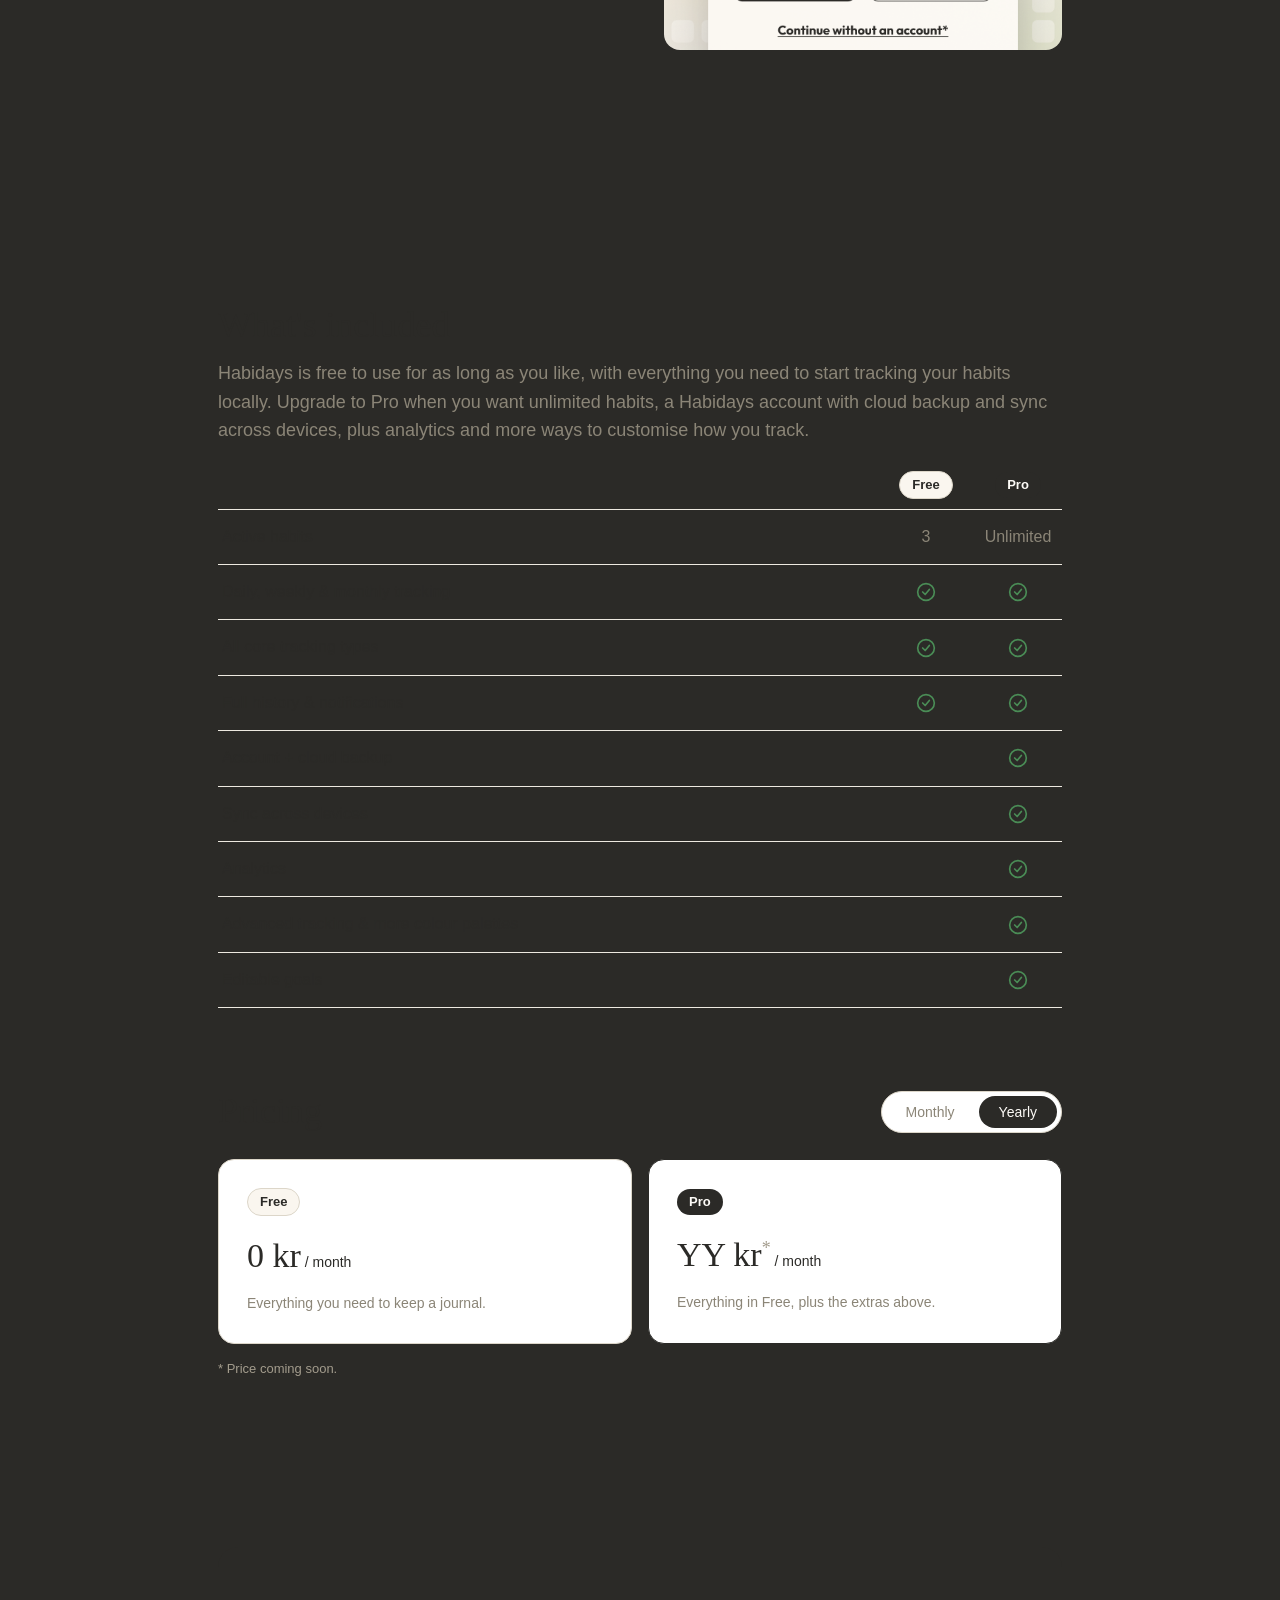
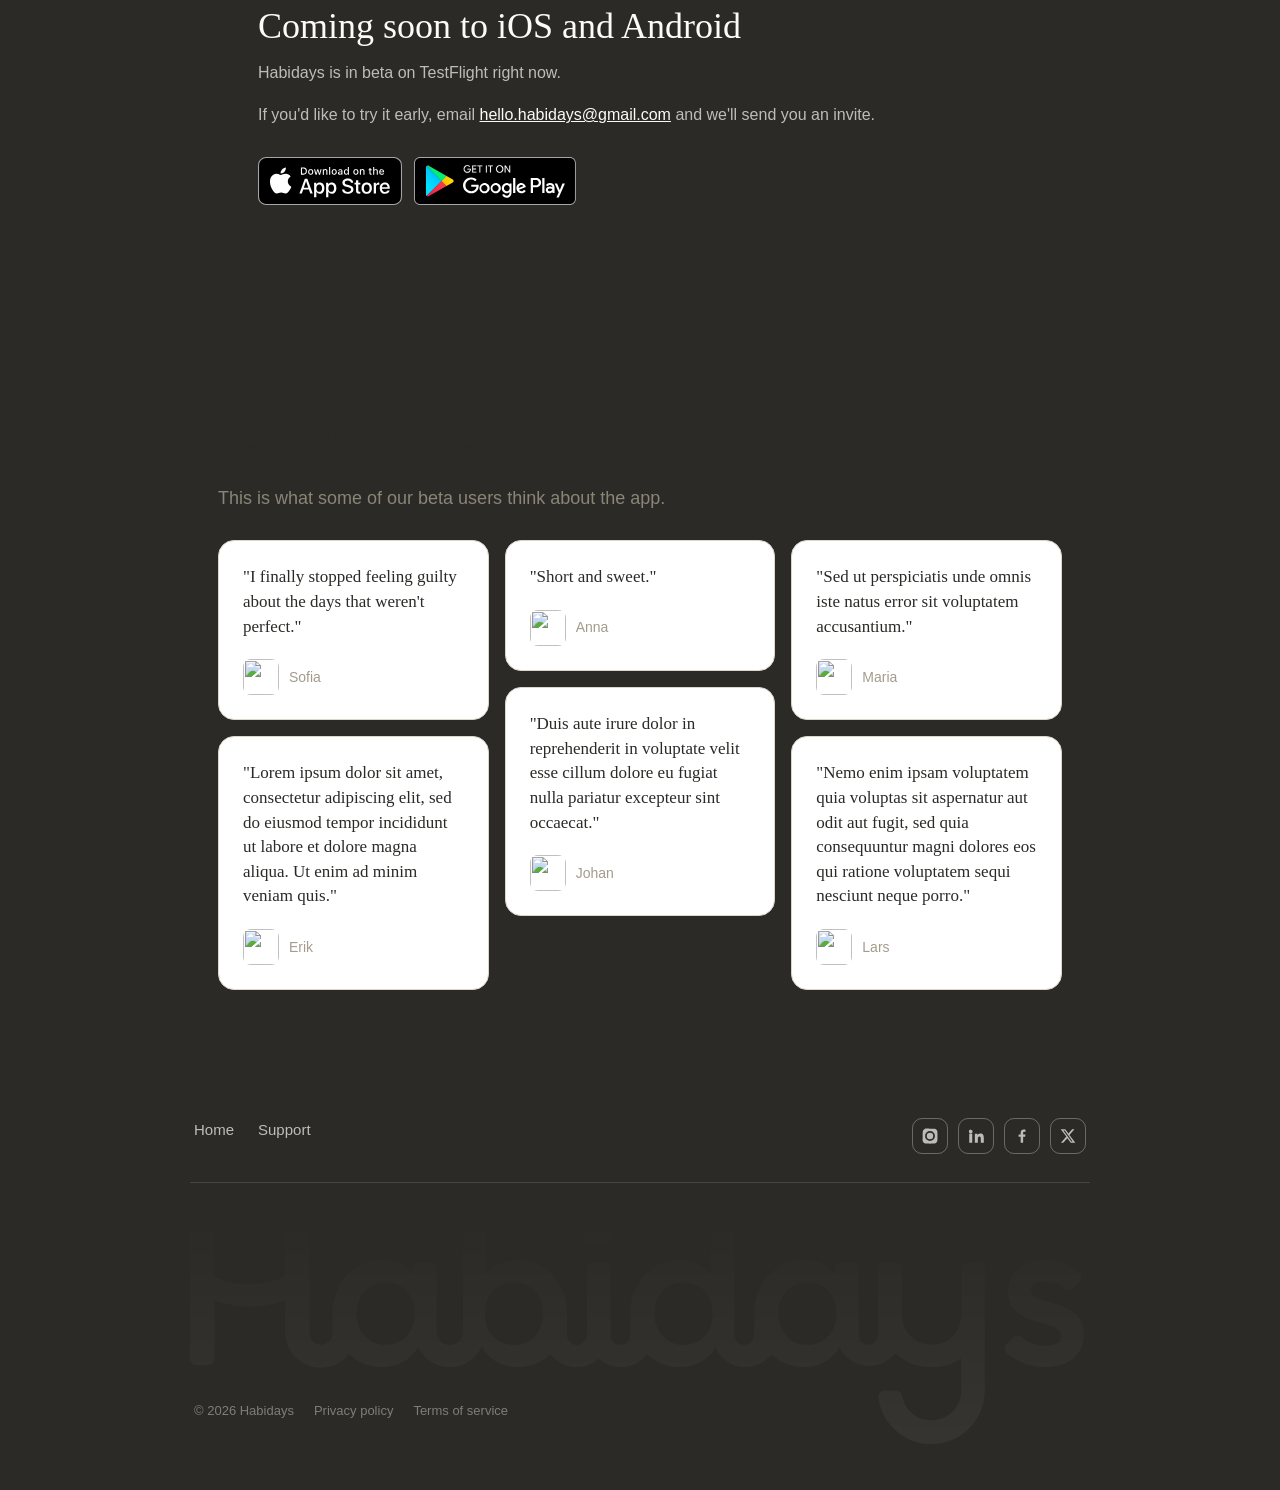
==== commit bfecc42c: "Update index.html" ====
--- a/index.html
+++ b/index.html
@@ -49,7 +49,7 @@
           <h3>All your habits on one page</h2>
           <p>
             Days are rows, habits are columns, and each entry shows how that habit went.
-            </br>
+            </br><br>
             Scroll through days, weeks and months without opening separate habit screens. Add notes along the way and keep your whole journal together in one place.</p>
         </div>
         <div class="feature-img">
@@ -62,7 +62,7 @@
           <h3>Track each habit exactly how you want</h2>
           <p>
             Not every habit is simply done or not done.
-            <br>
+            <br><br>
             Use yes/no, numbers, scales, percentages, time or mood depending on what you want to track. Sleep, water, reading, exercise or simply how you felt that day can all be tracked differently.</p>
         </div>
         <div class="feature-img">
@@ -75,7 +75,7 @@
           <h3>See your habits develop over time</h2>
           <p>
             Inspired by real bullet journals, Habidays brings your days, habits and patterns together in one place so you can look back and see how things have been going.
-            <br>
+            <br><br>
             Some days are great. Some are somewhere in between. They all count.</p>
           <p><strong>Coming soon to iOS and Android.</strong></p>
         </div>
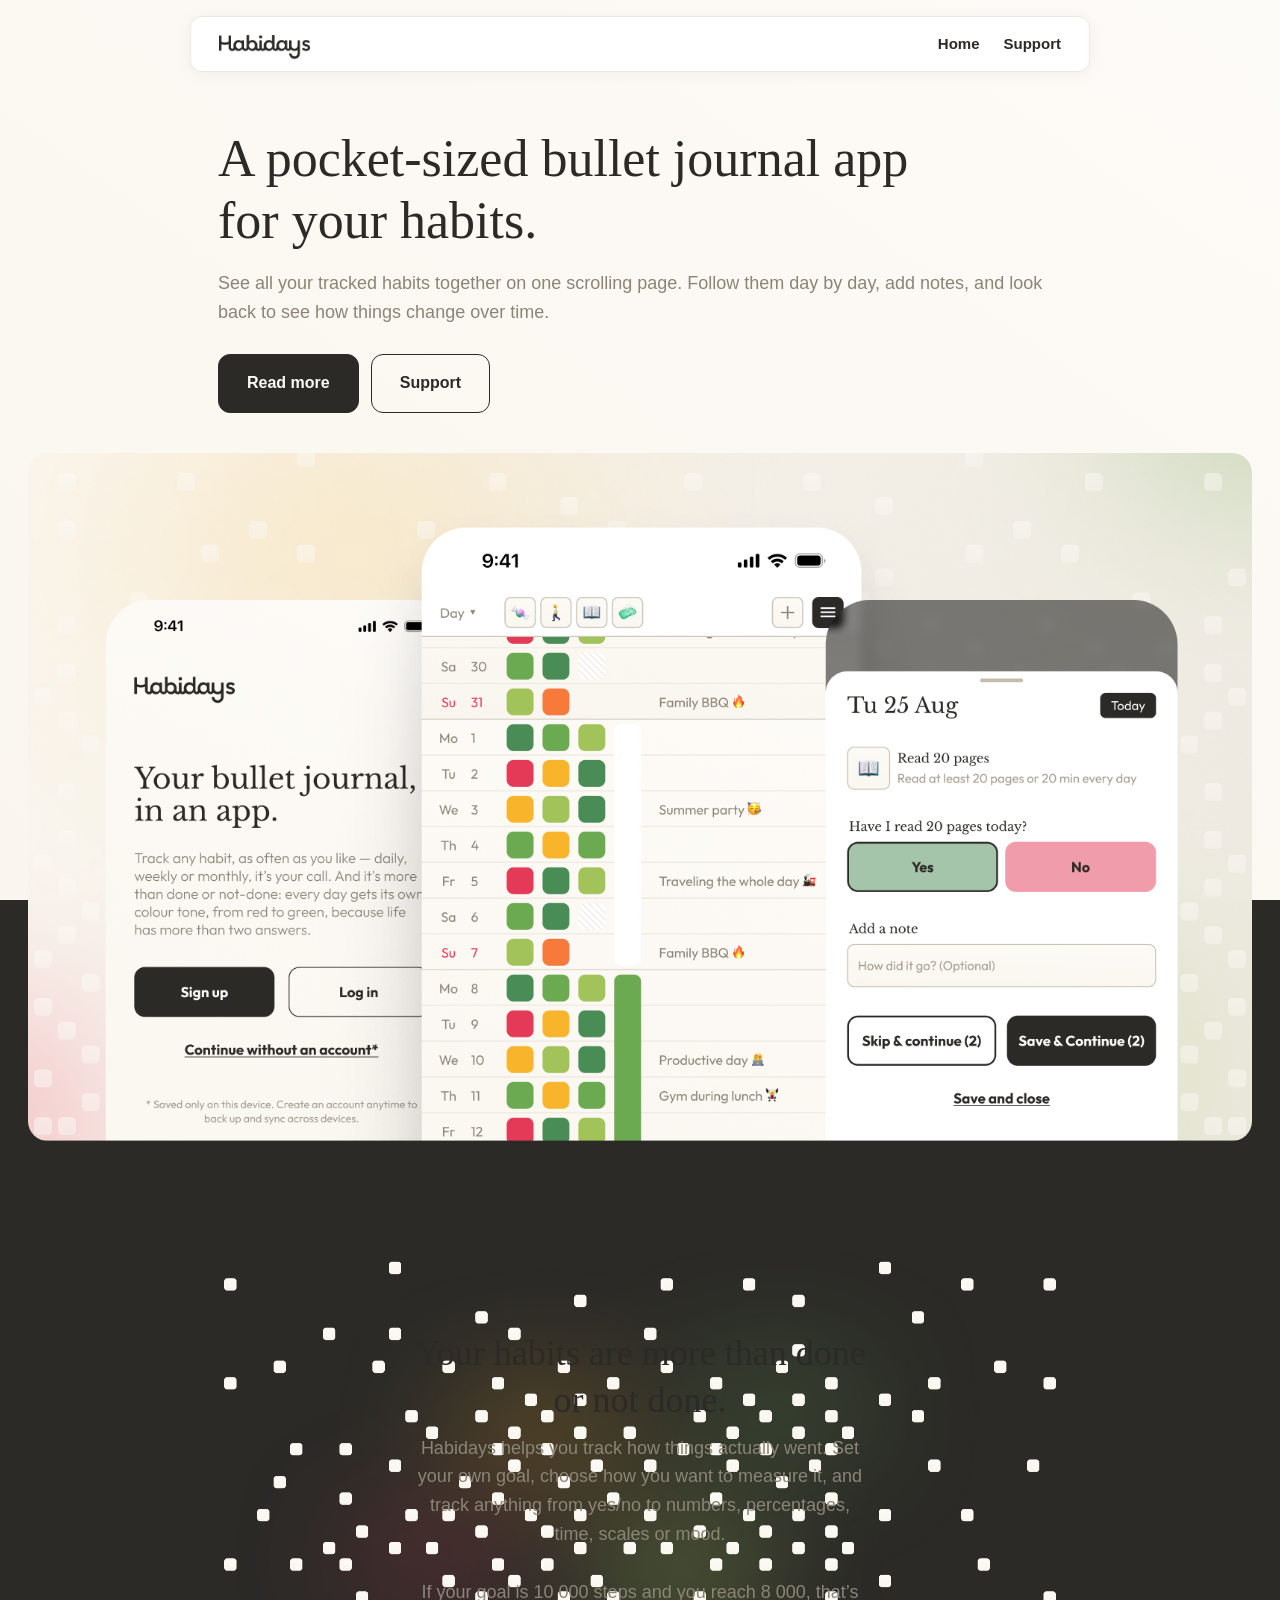
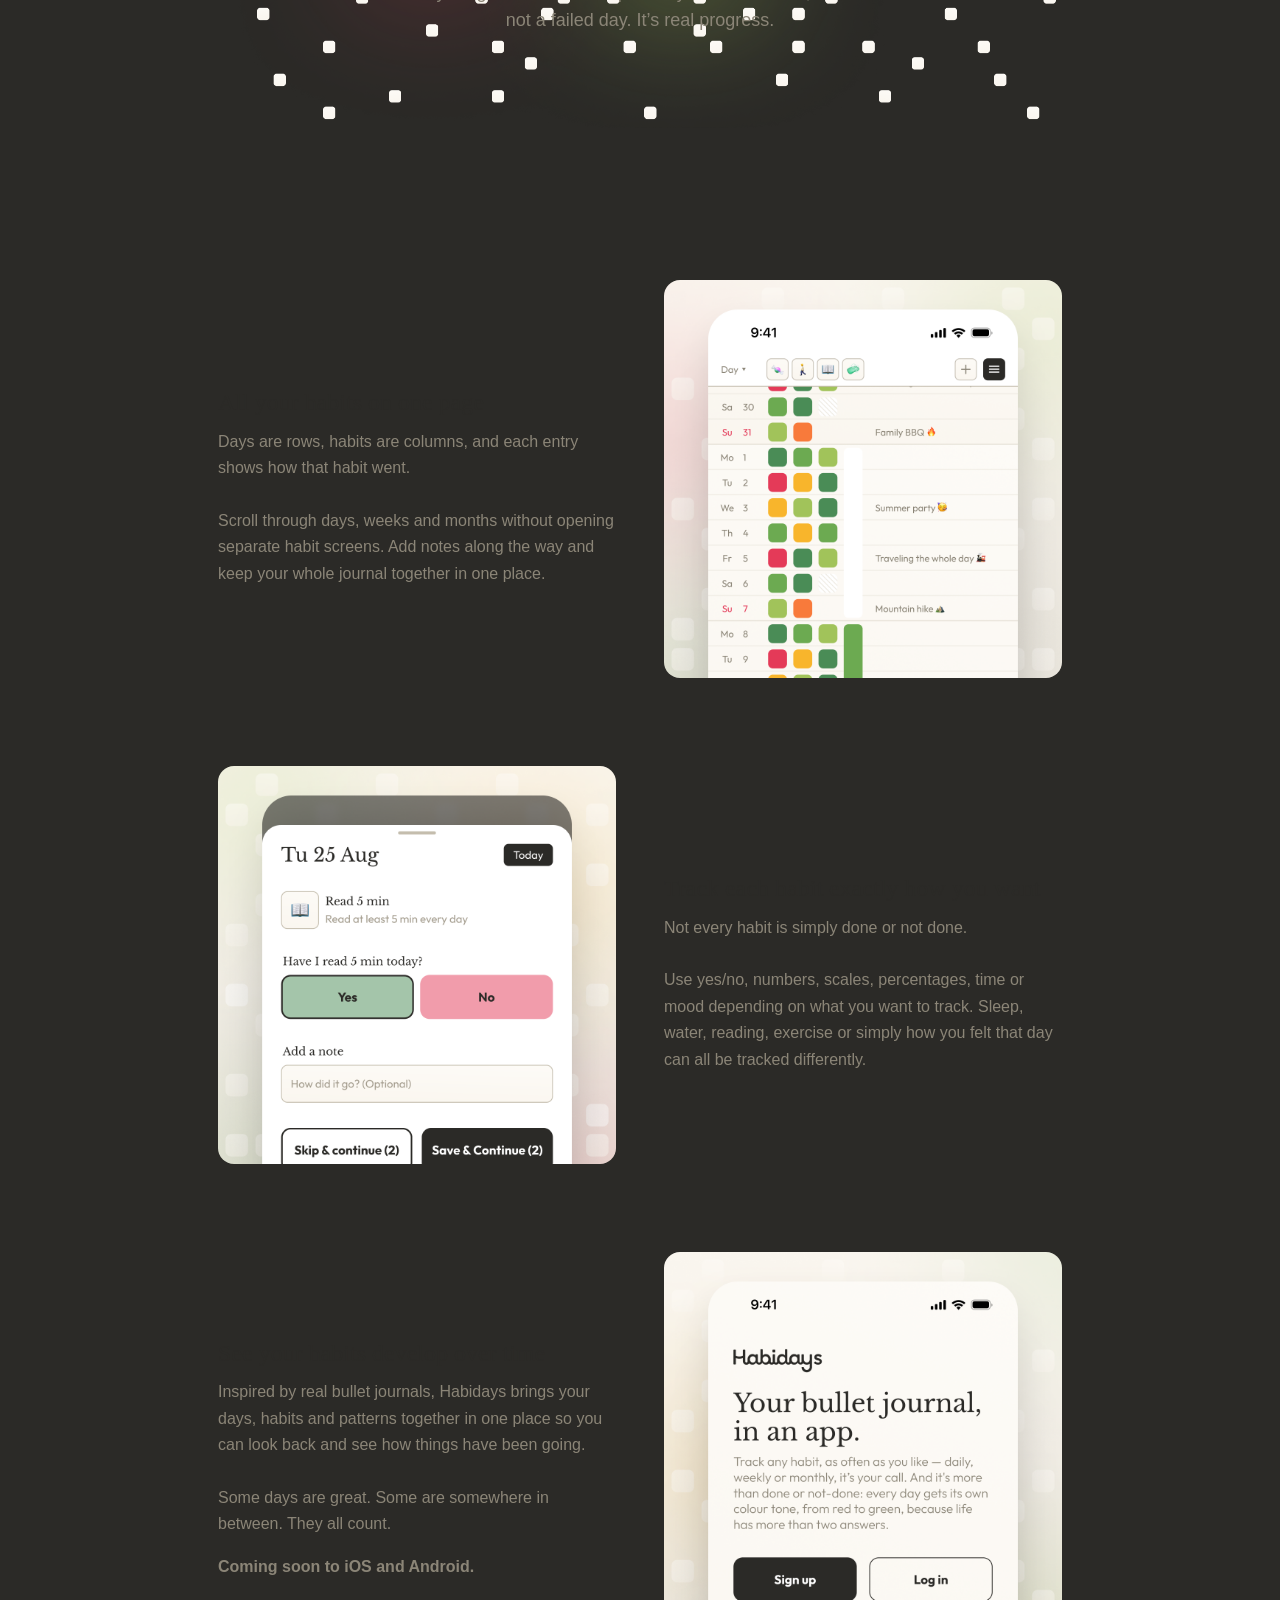
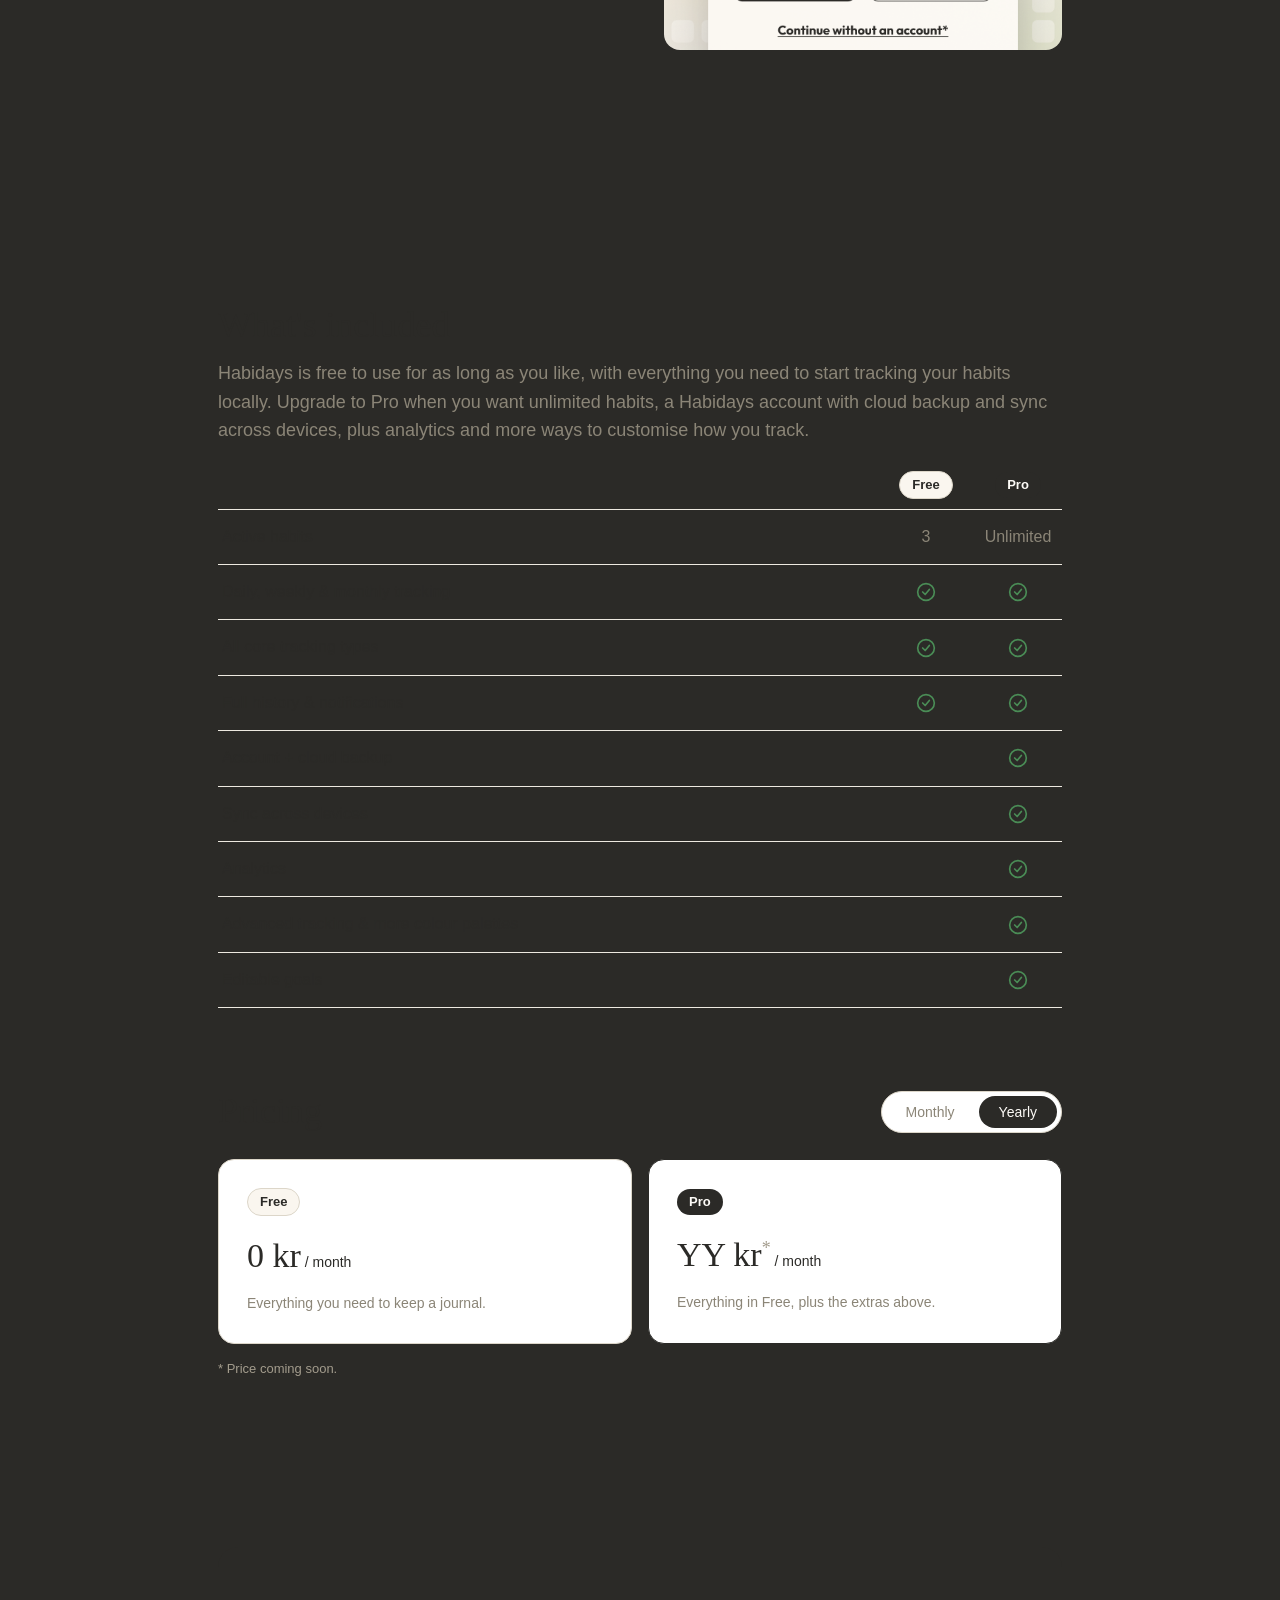
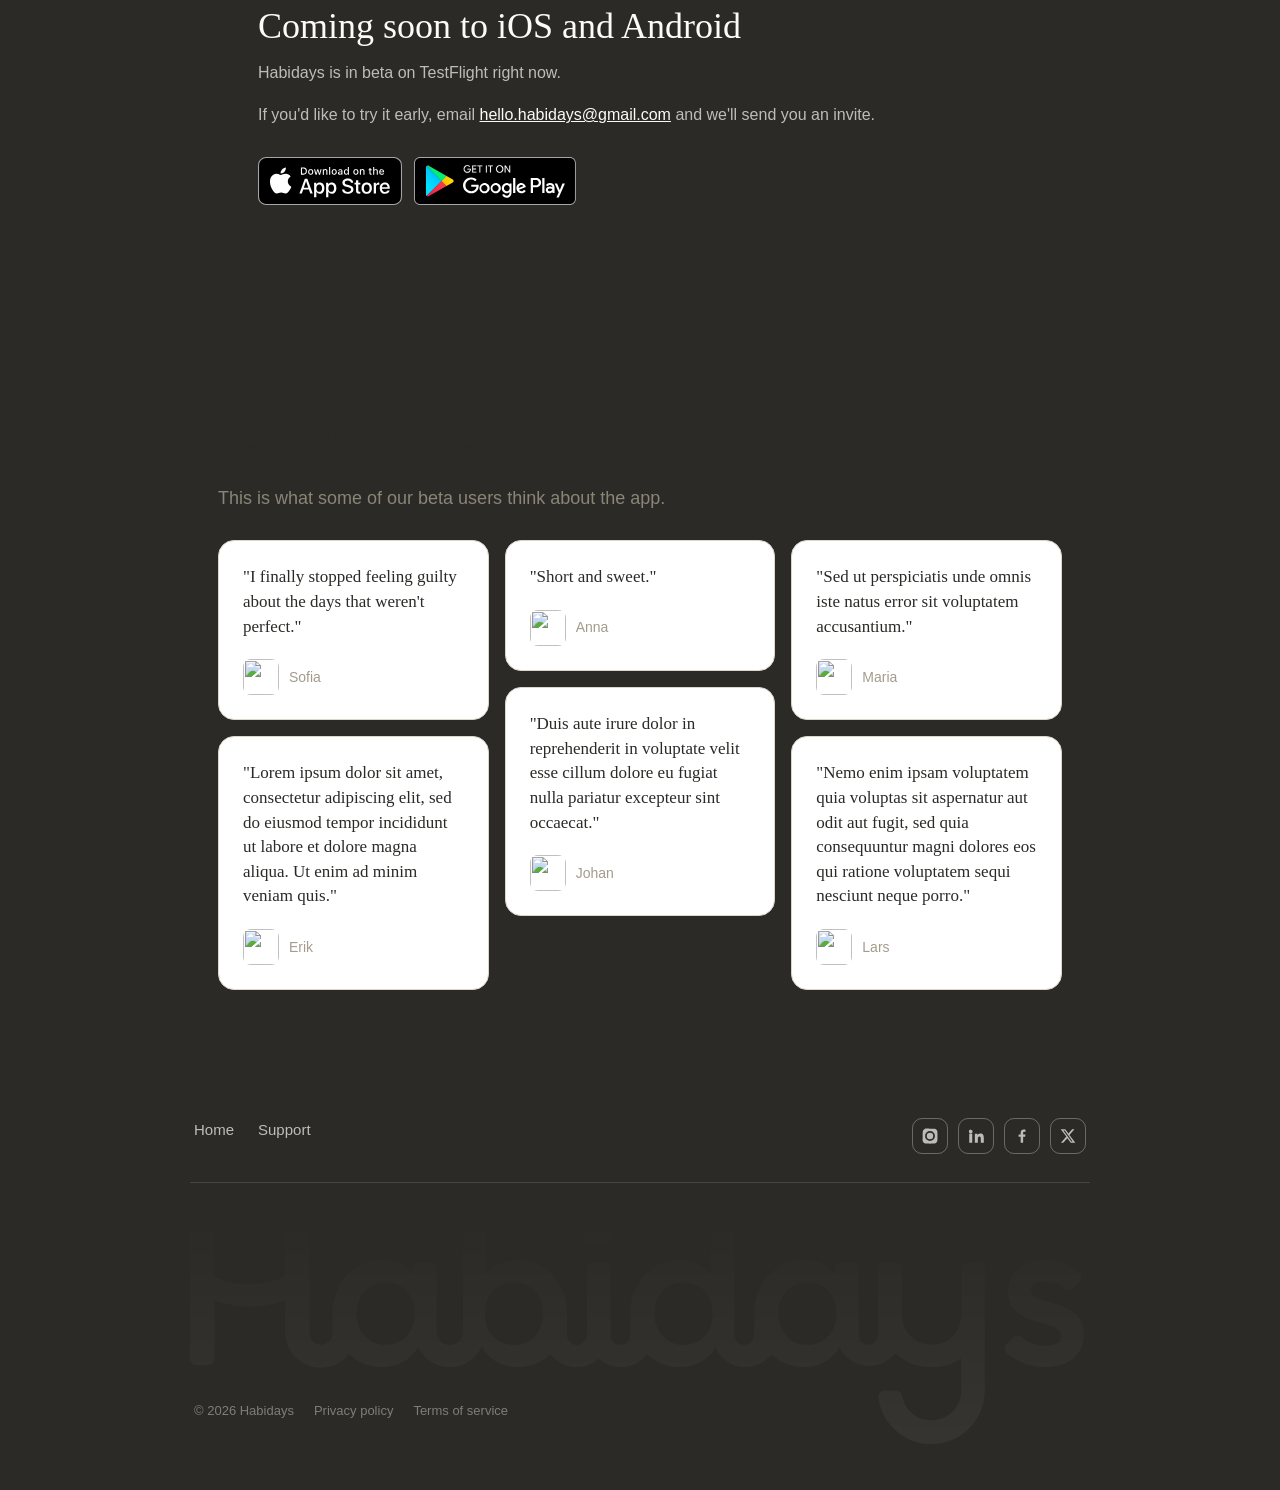
==== commit 28de4aa4: "Update index.html hero content update" ====
--- a/index.html
+++ b/index.html
@@ -13,11 +13,9 @@
 
     <!-- hero -->
     <section class="wrap hero">
-      <h1>Your bullet journal,<br>in an app.</h1>
+      <h1>A pocket-sized bullet journal app <br> for your habits.</h1>
       <p class="lead">
-        Track your habits the way a paper journal would let you. Days as rows,
-        habits as columns, and a colour for every square. Because most days
-        aren't a simple yes or no.
+        See all your tracked habits together on one scrolling page. Follow them day by day, add notes, and look back to see how things change over time.
       </p>
       <div class="cta-row">
         <a href="#promise" class="btn btn-primary">Read more</a>
@@ -33,9 +31,11 @@
     <section id="promise" class="wrap">
       <div class="promise">
         <div class="promise-inner">
-          <h2>A pocket-sized bullet journal for your habits.</h2>
+          <h2>Your habits are more than done or not done.</h2>
           <p class="lead">
-            Track your habits day by day in one simple, scrollable page. See your progress over time, add notes along the way, and keep everything in one place.
+            Habidays helps you track how things actually went. Set your own goal, choose how you want to measure it, and track anything from yes/no to numbers, percentages, time, scales or mood.
+            <br><br>
+            If your goal is 10 000 steps and you reach 8 000, that’s not a failed day. It’s real progress.
           </p>
         </div>
       </div>
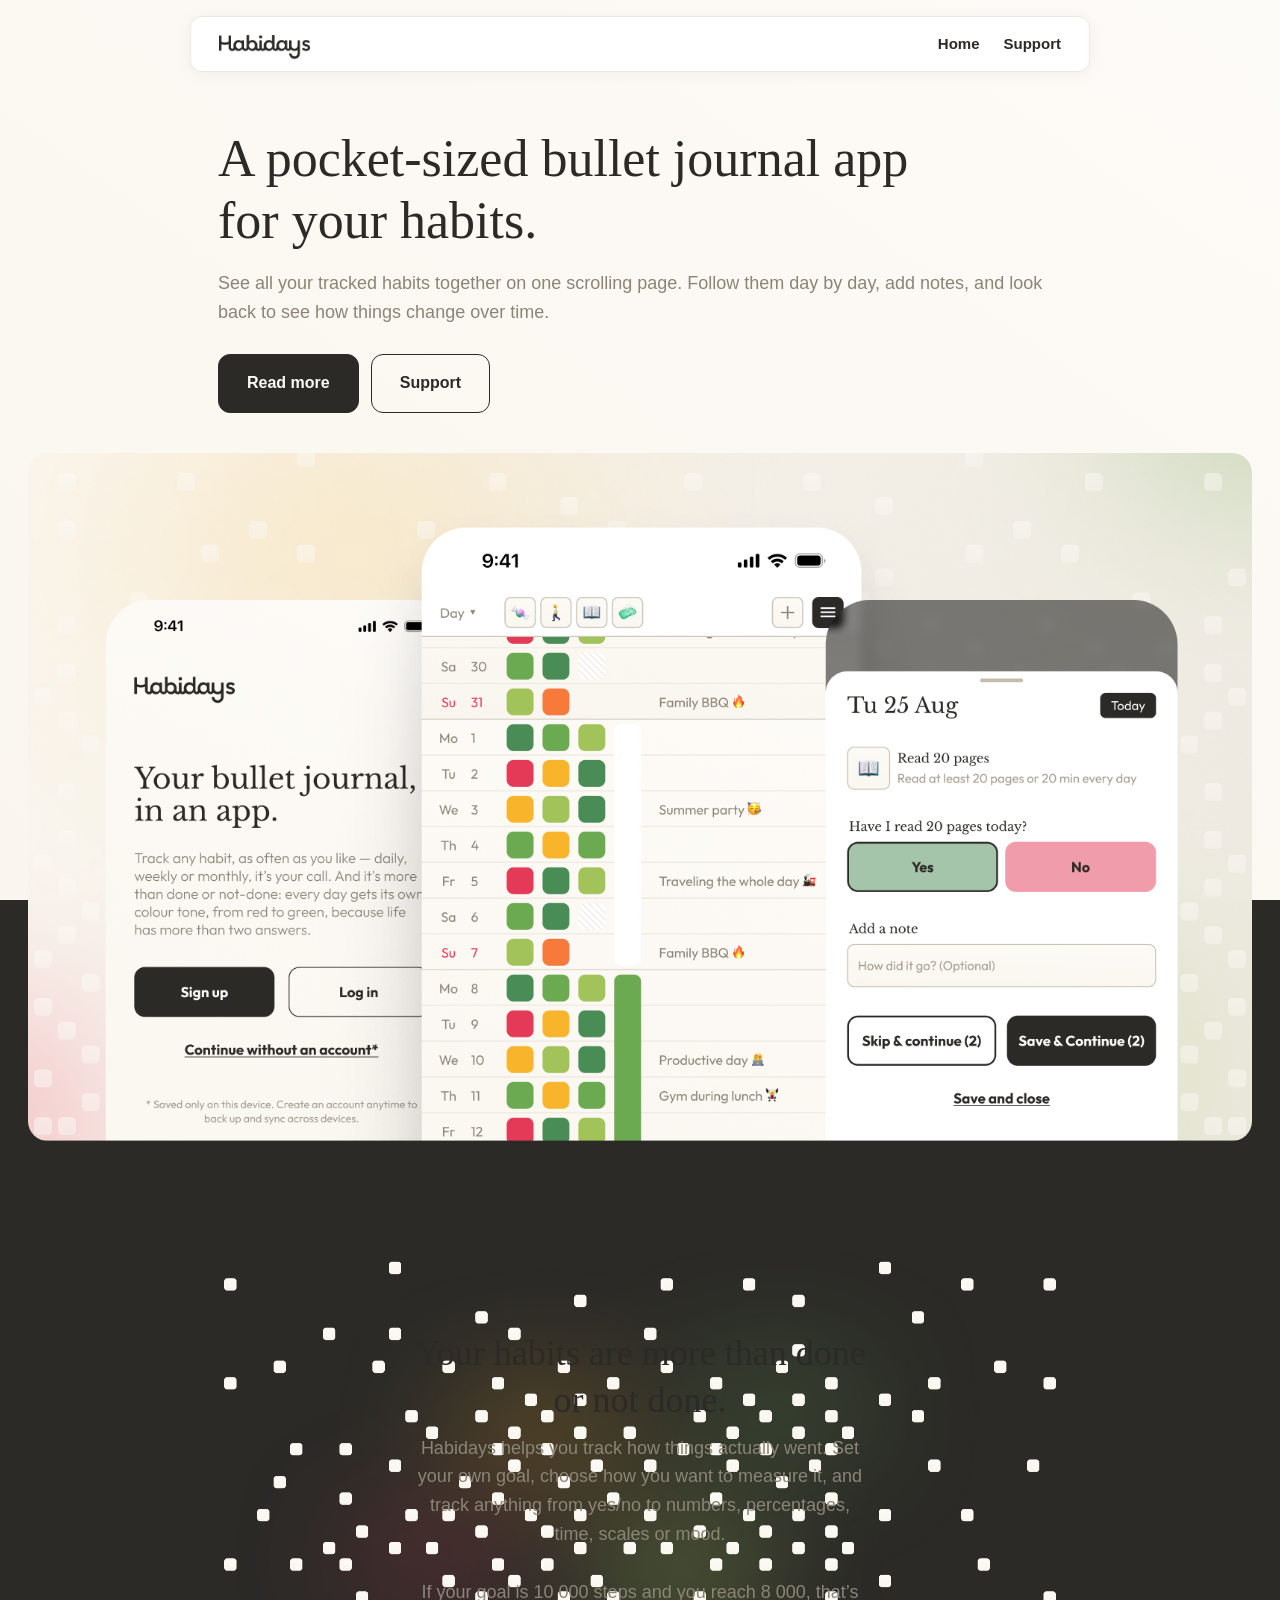
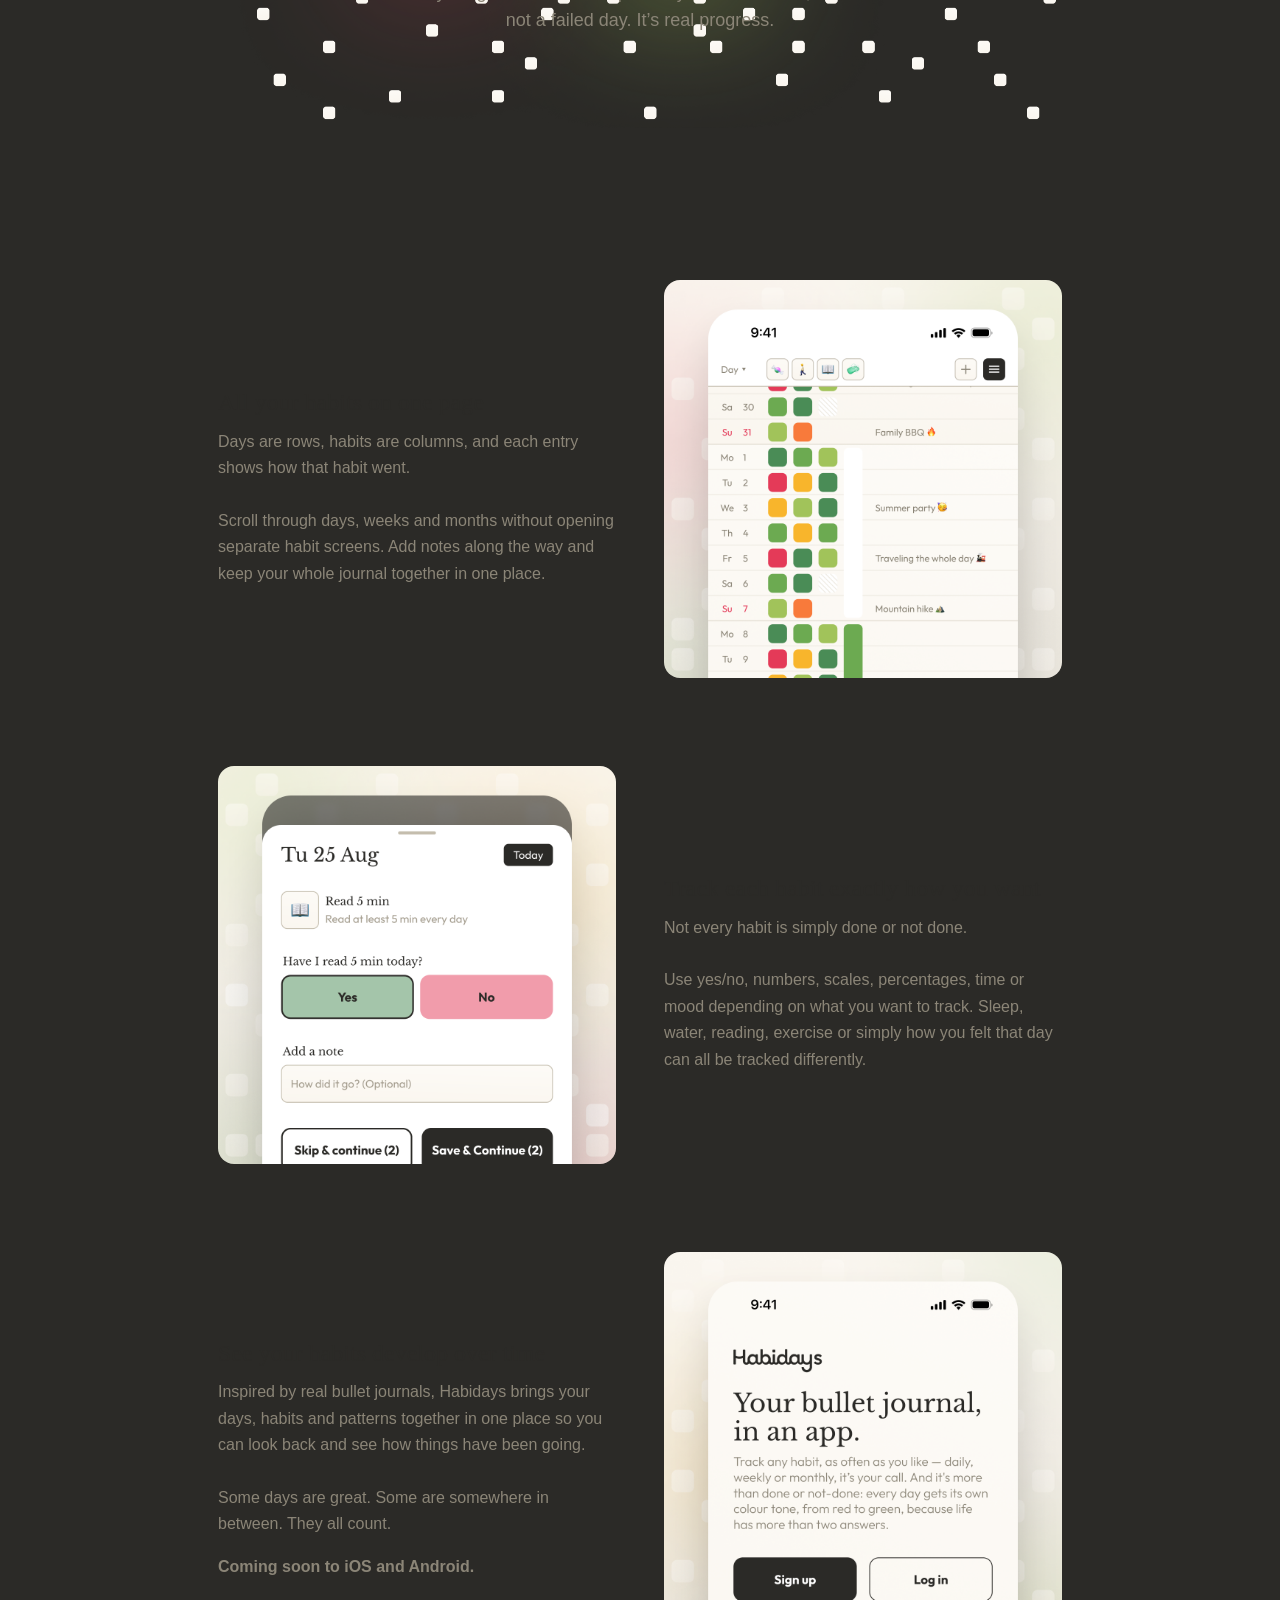
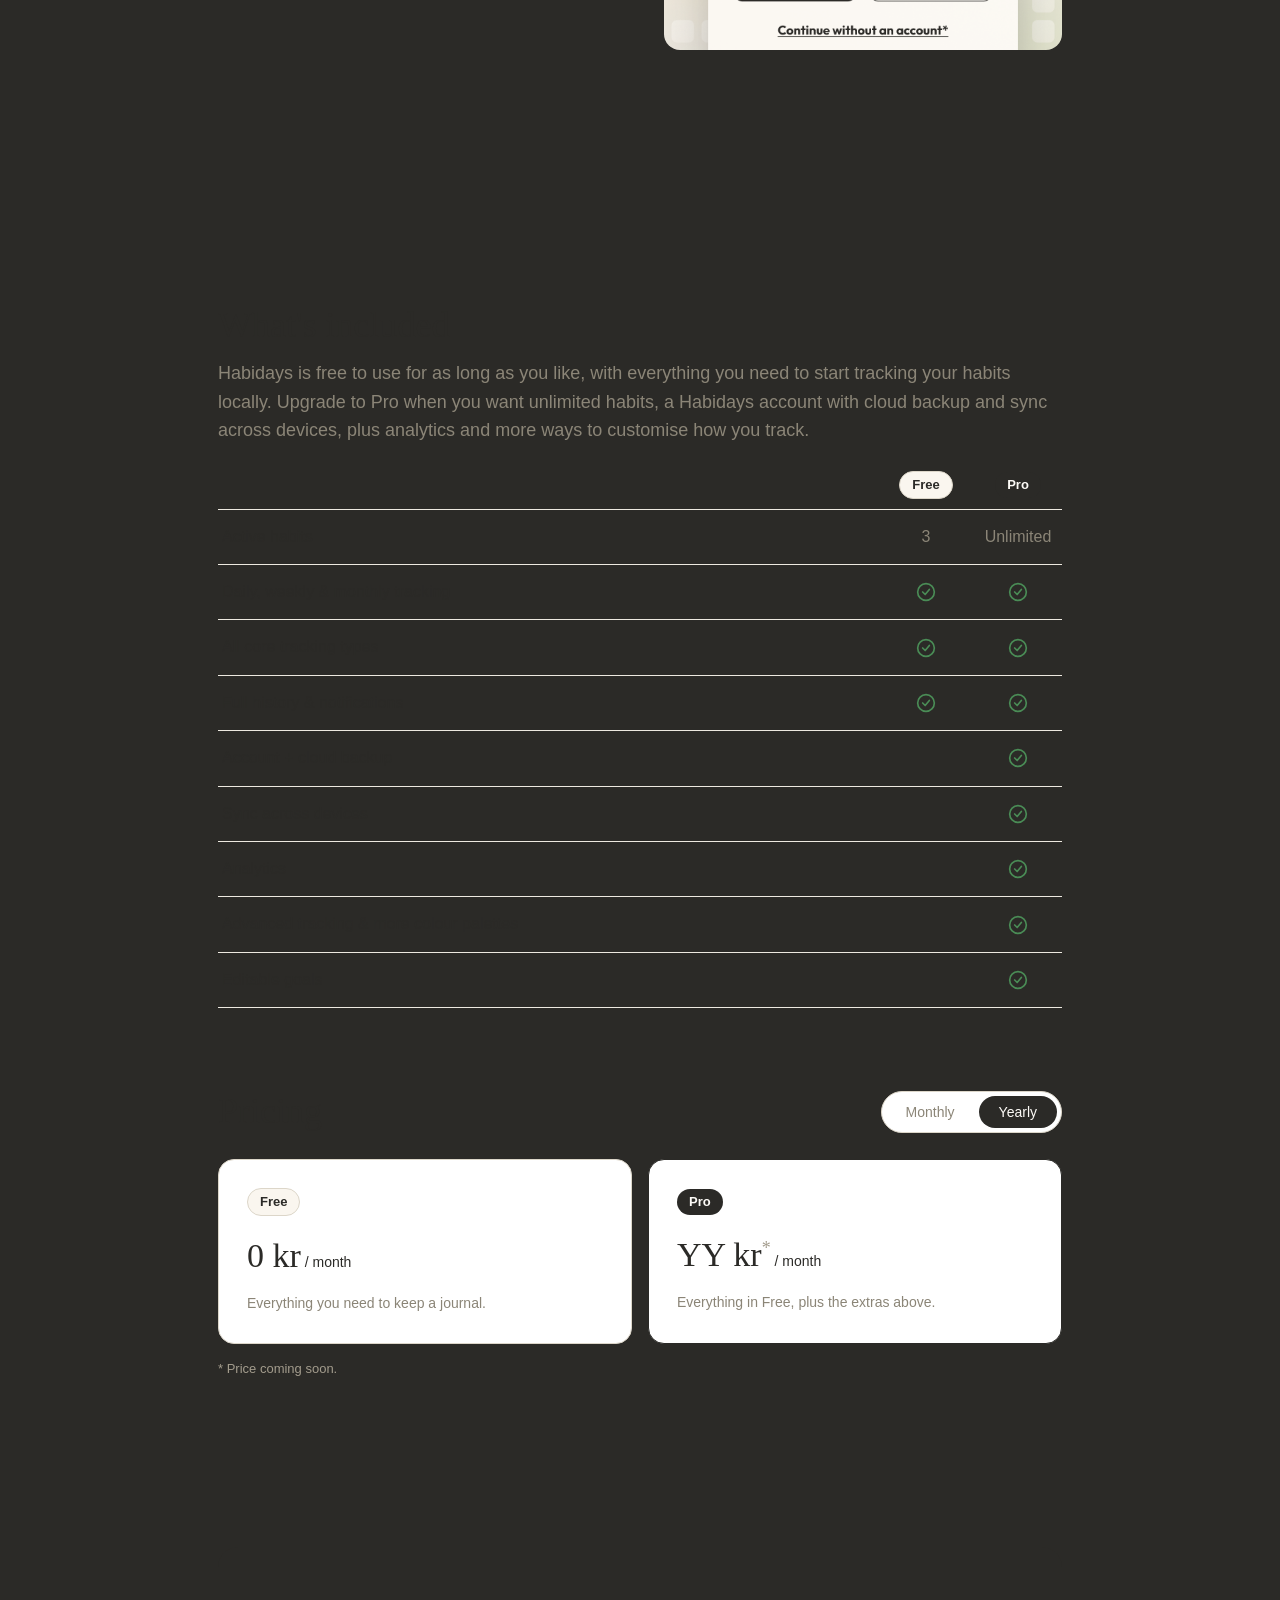
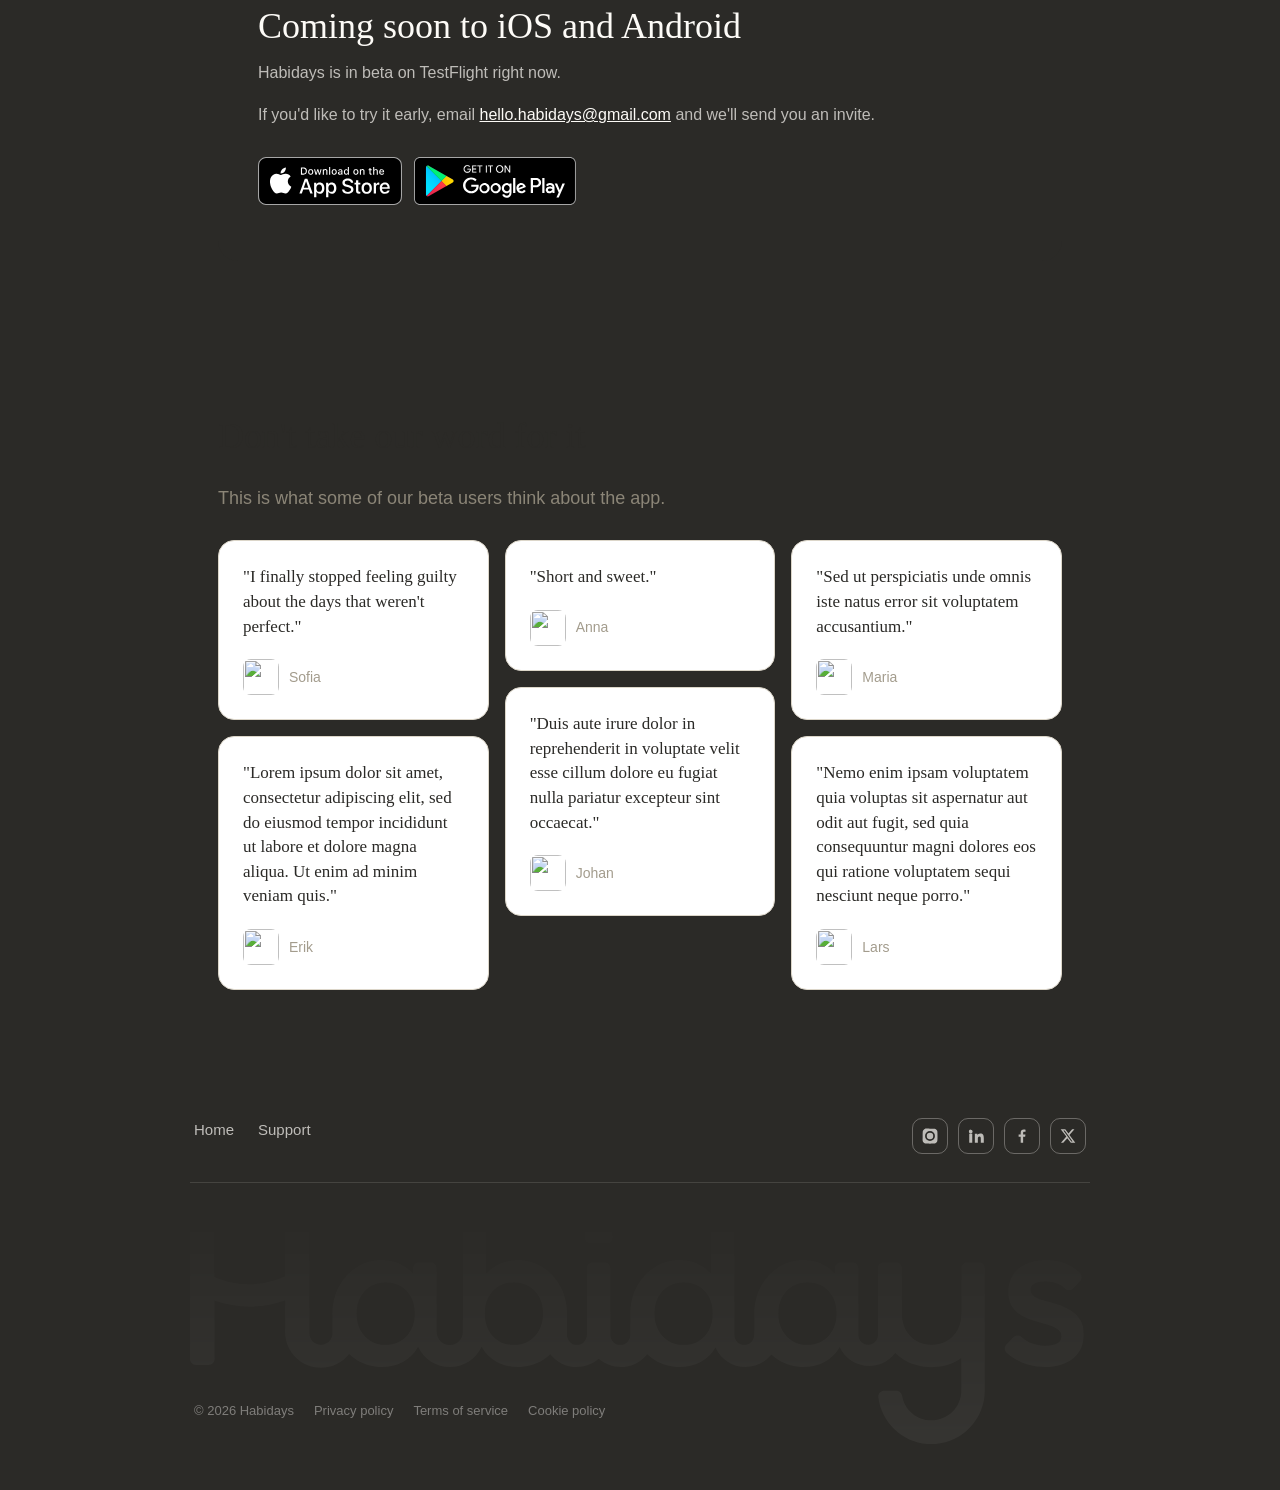
==== commit 7897ceb2: "Update index.html added hidden to app buttons and quotes" ====
--- a/index.html
+++ b/index.html
@@ -149,7 +149,7 @@
           <a href="mailto:hello.habidays@gmail.com">hello.habidays@gmail.com</a>
           and we'll send you an invite.
         </p>
-        <div class="cta-row">
+        <div class="cta-row hidden">
           <a href="#" class="store-btn"><img src="/assets/app-store.svg" alt="Download on the App Store"></a>
           <a href="#" class="store-btn"><img src="/assets/google-play.svg" alt="Get it on Google Play"></a>
         </div>
@@ -157,7 +157,7 @@
     </section>
 
     <!-- social proof -->
-    <section class="wrap quotes">
+    <section class="wrap quotes hidden">
       <h2>Don't take our word for it</h2>
       <p class="lead">This is what some of our beta users think about the app.</p>
       <div class="quote-grid">
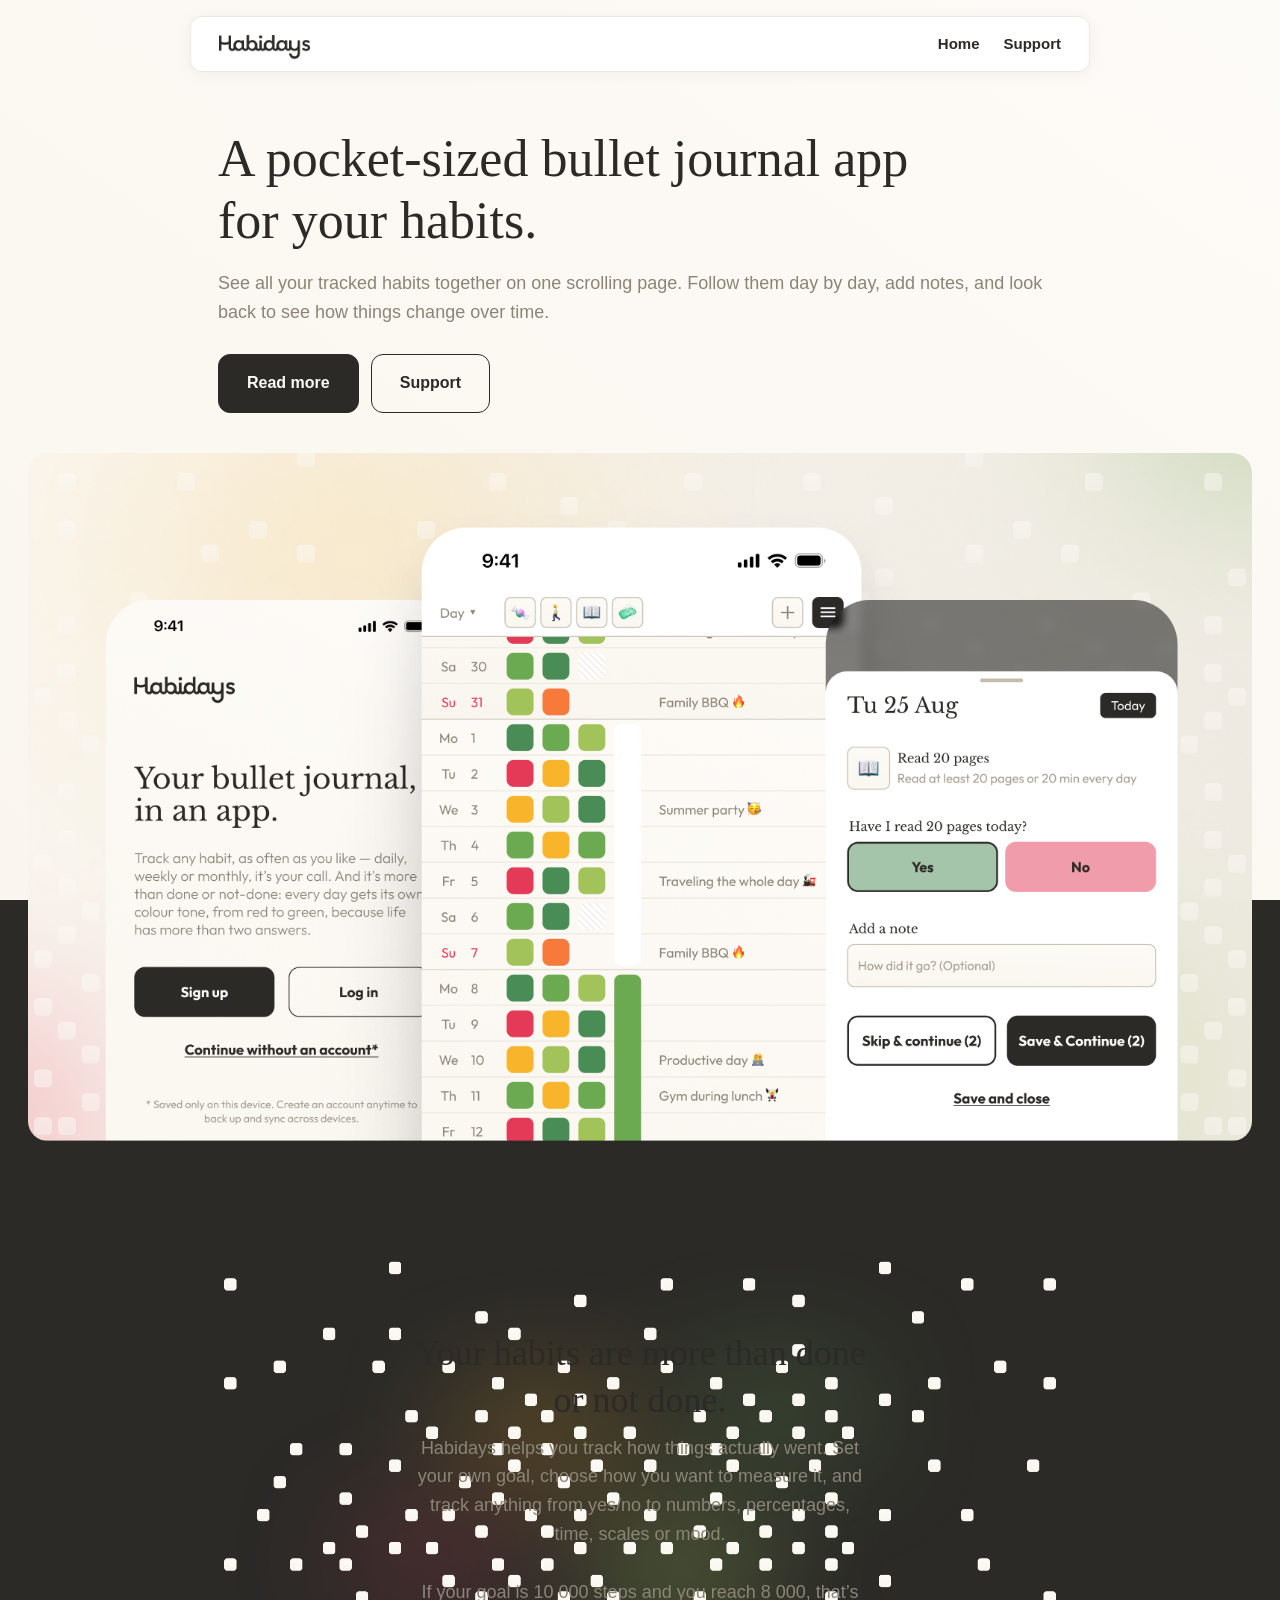
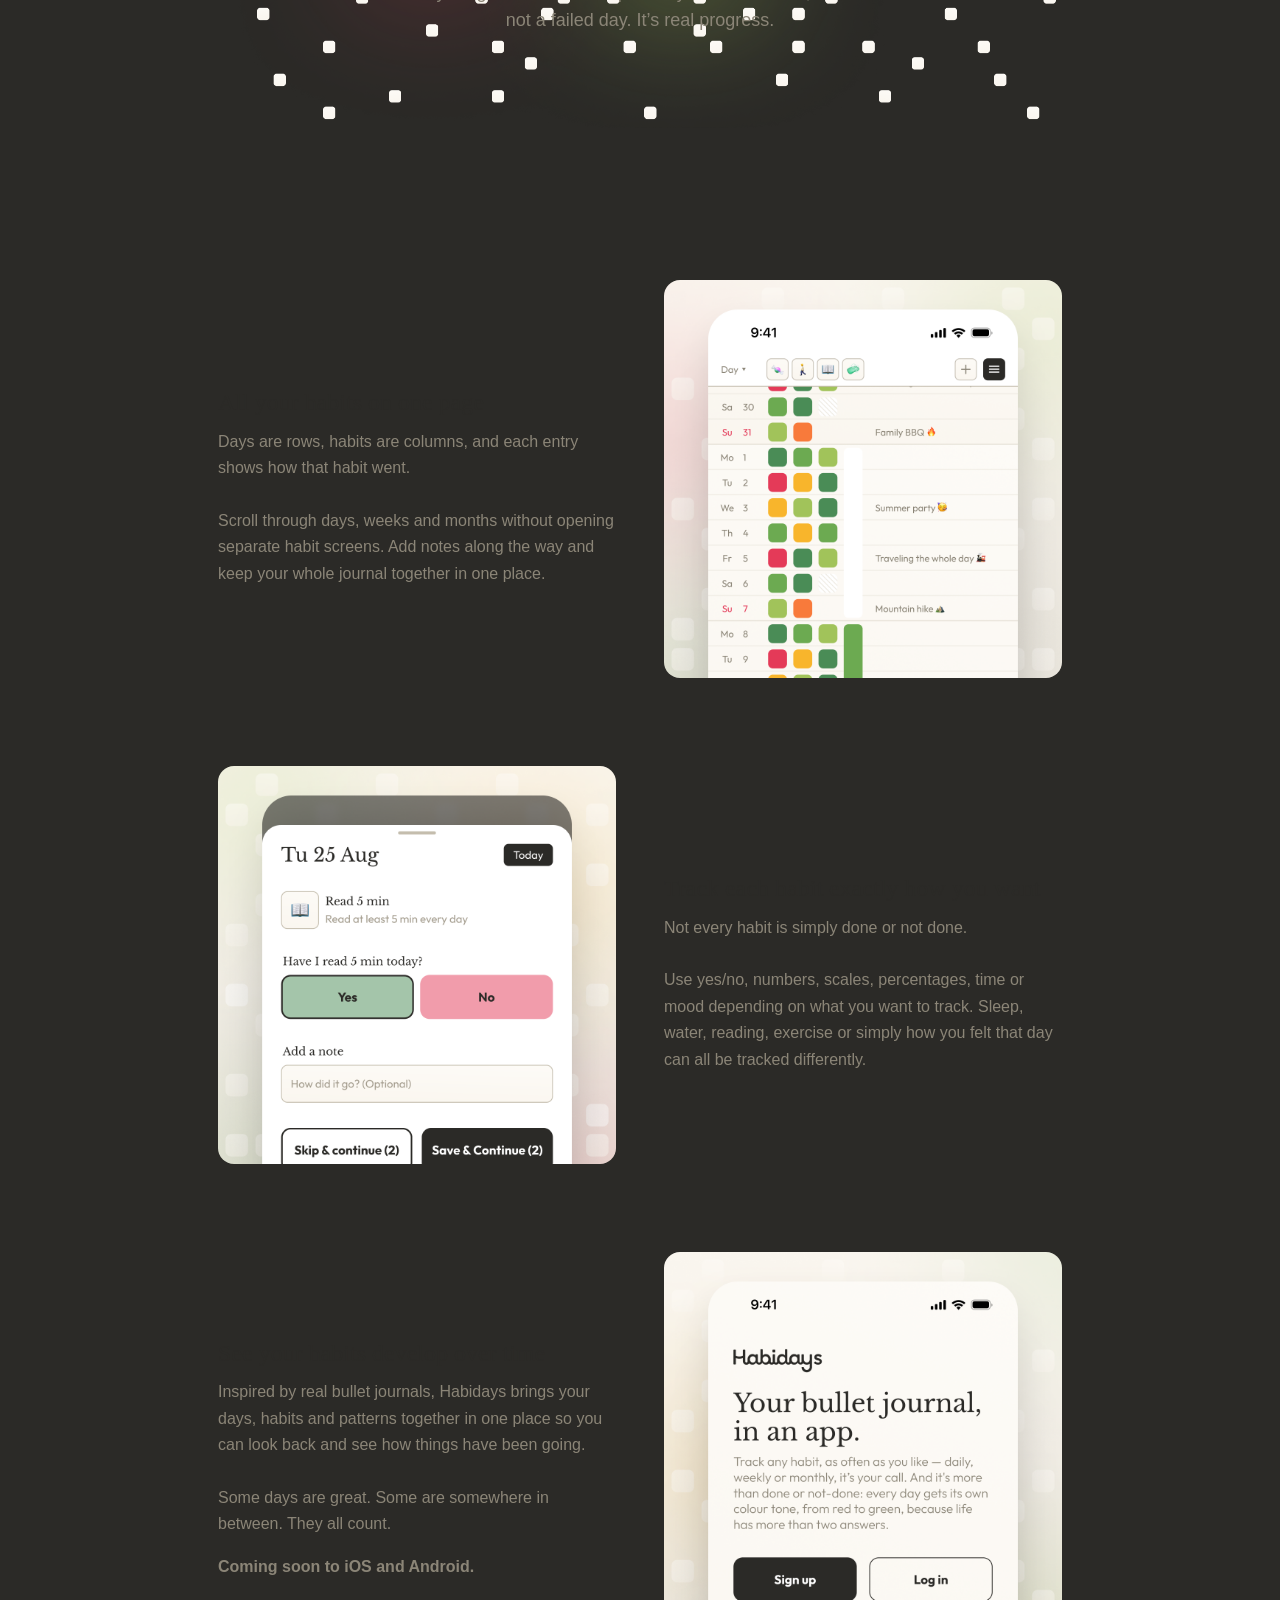
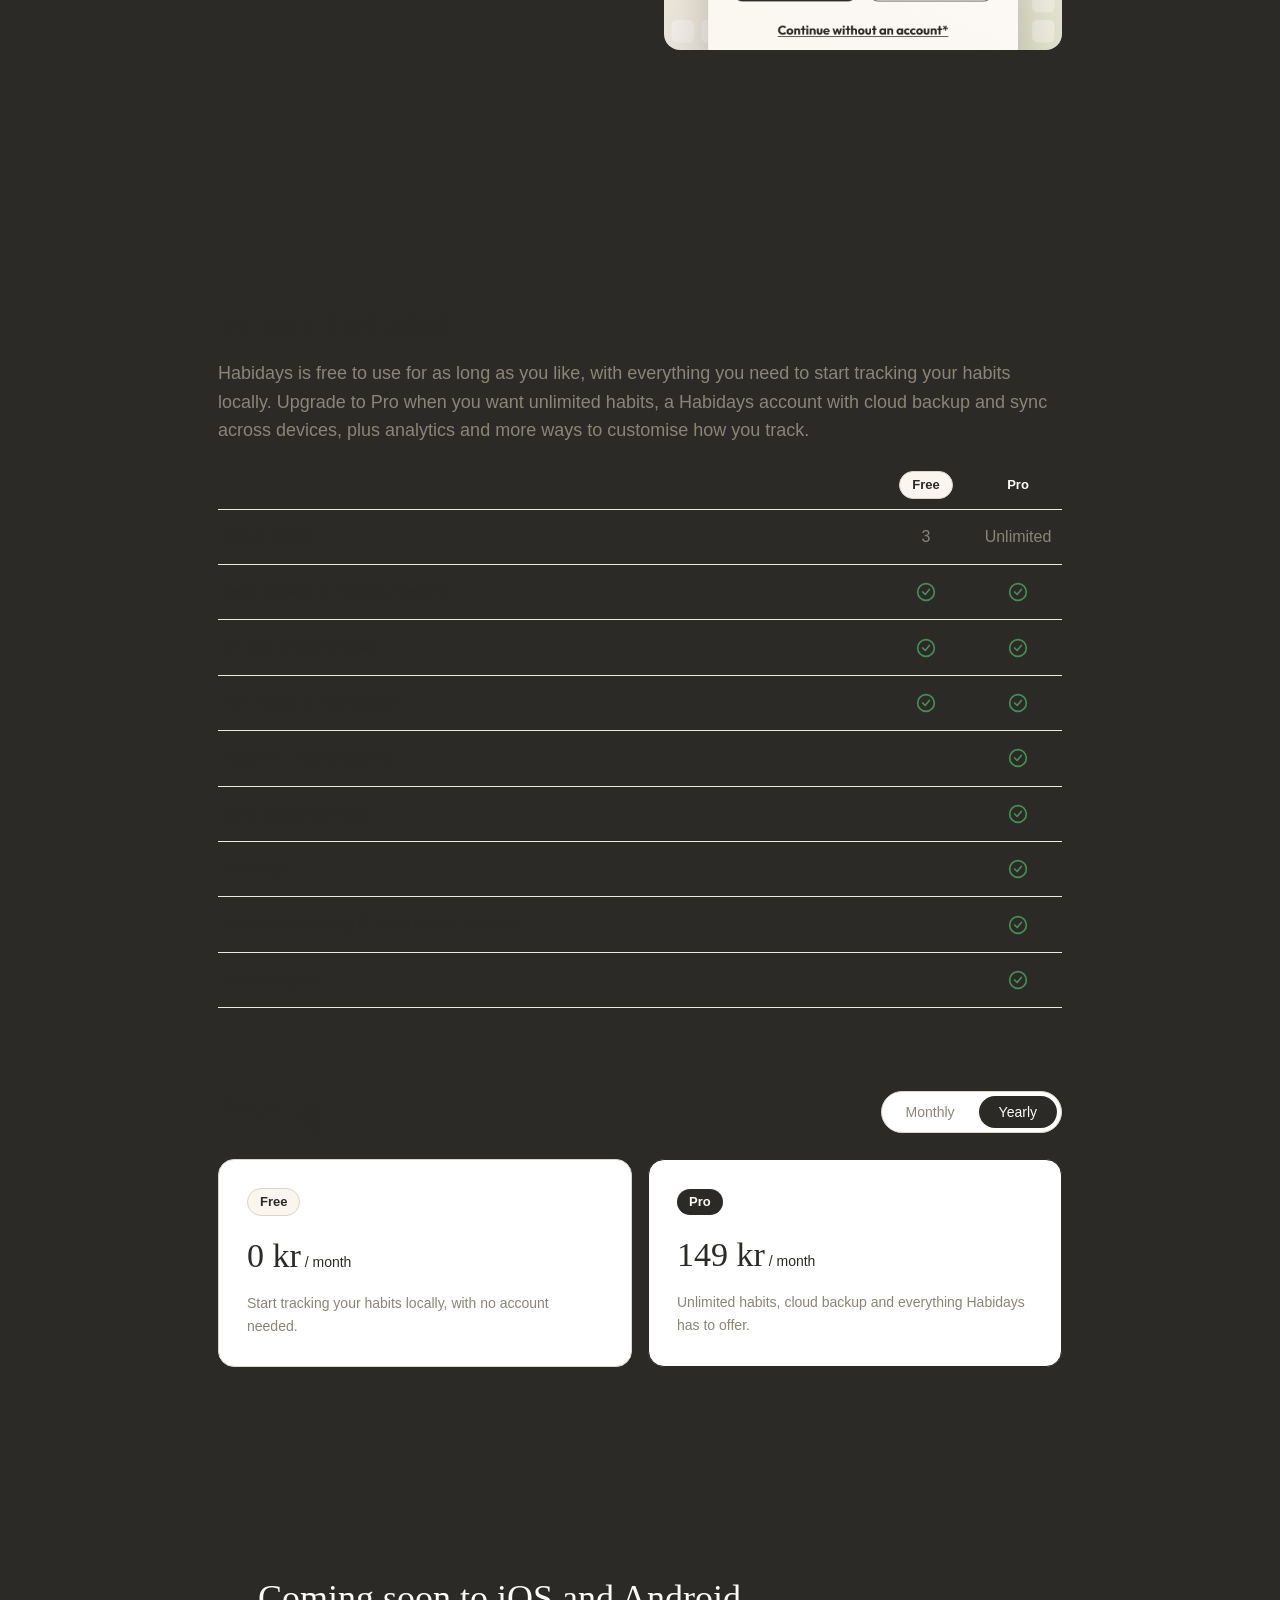
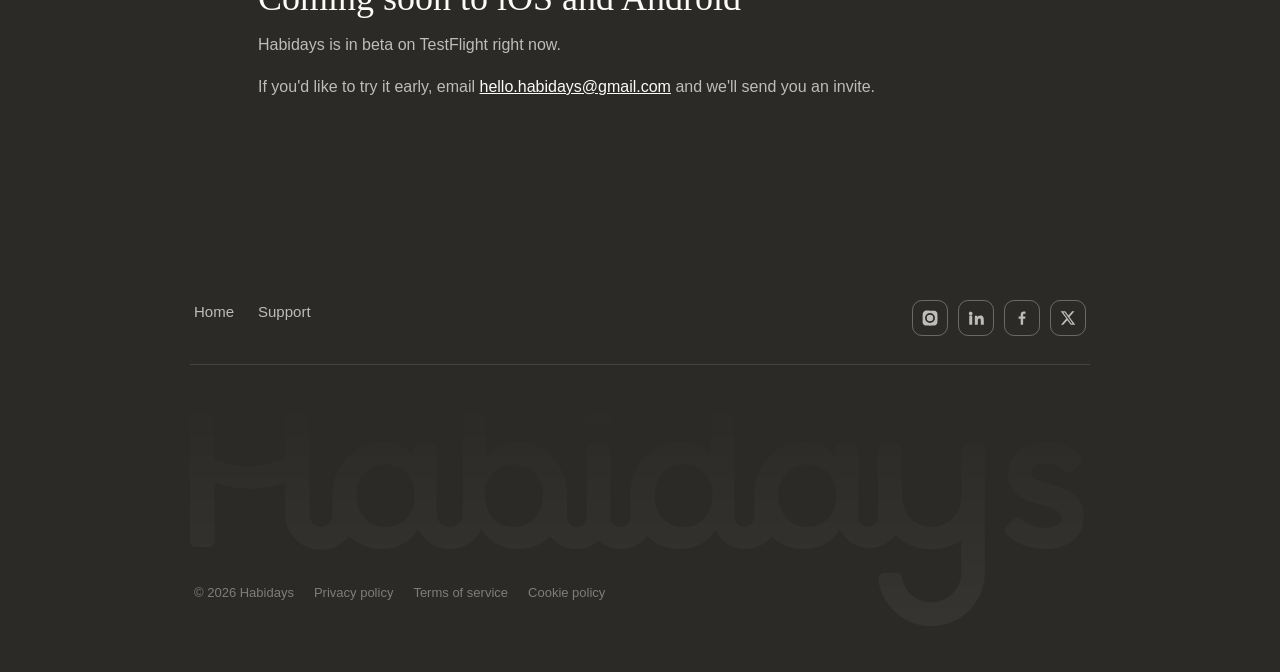
==== commit 50fff164: "Update index.html added real pricing" ====
--- a/index.html
+++ b/index.html
@@ -128,15 +128,15 @@
         <div class="plan">
           <span class="badge badge-free">Free</span>
           <p class="plan-price">0 kr<span class="plan-per"> / month</span></p>
-          <p class="plan-note">Everything you need to keep a journal.</p>
+          <p class="plan-note">Start tracking your habits locally, with no account needed.</p>
         </div>
         <div class="plan plan-pro">
           <span class="badge badge-pro">Pro</span>
-          <p class="plan-price"><span id="proPrice">YY</span> kr<span class="plan-star">*</span><span class="plan-per"> / month</span></p>
-          <p class="plan-note">Everything in Free, plus the extras above.</p>
-        </div>
-      </div>
-      <p class="plan-foot">* Price coming soon.</p>
+          <p class="plan-price"><span id="proPrice">149</span> kr<span class="plan-star hidden">*</span><span class="plan-per"> / month</span></p>
+          <p class="plan-note">Unlimited habits, cloud backup and everything Habidays has to offer.</p>
+        </div>
+      </div>
+      <p class="plan-foot hidden">* Price coming soon.</p>
     </section>
 
     <!-- dark CTA -->
@@ -198,7 +198,7 @@
 
   <script src="/layout.js"></script>
   <script>
-    var prices = { monthly: 'XX', yearly: 'YY' };
+    var prices = { monthly: '19', yearly: '149' };
     document.querySelectorAll('.plan-btn').forEach(function (b) {
       b.addEventListener('click', function () {
         document.querySelectorAll('.plan-btn').forEach(function (x) { x.classList.remove('active'); });
--- a/style.css
+++ b/style.css
@@ -376,3 +376,5 @@
   width: 6px; height: 6px; border-radius: 1.5px;
   background: var(--muted);
 }
+
+.hidden { display:none; }
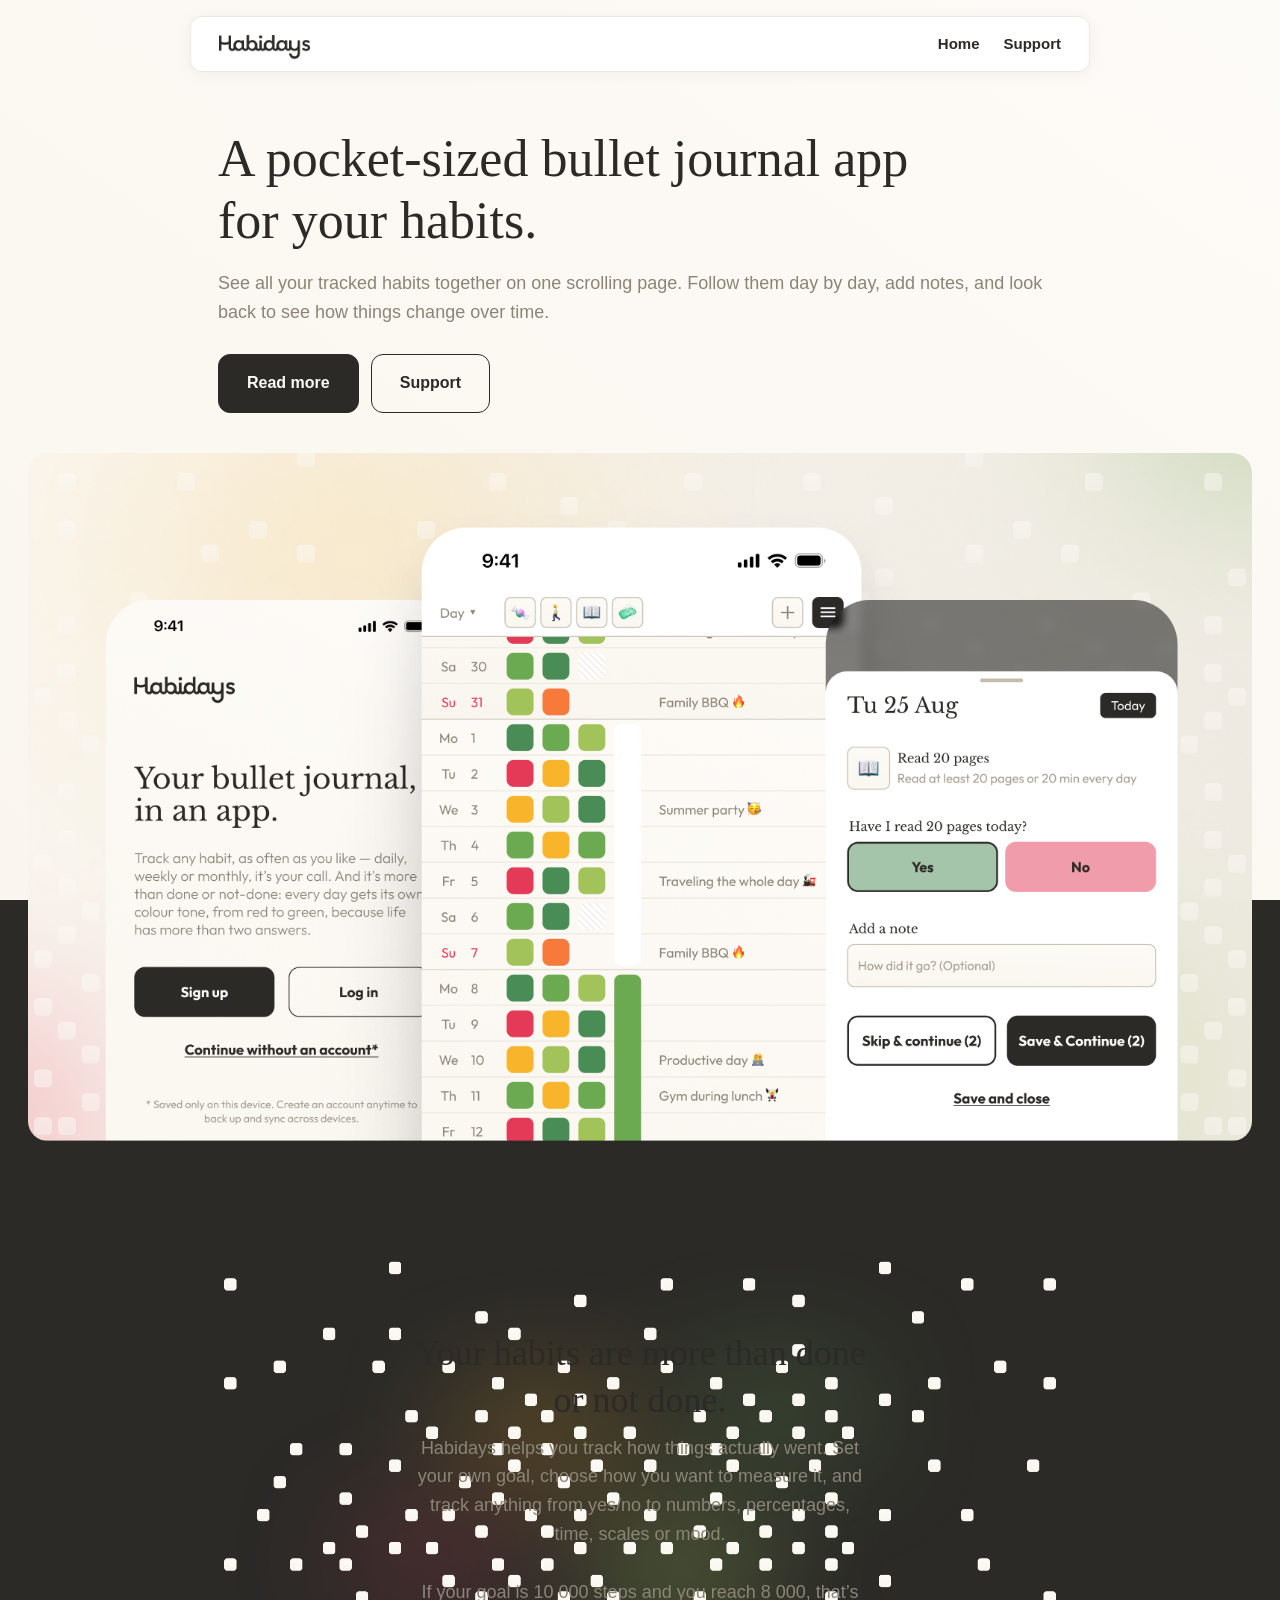
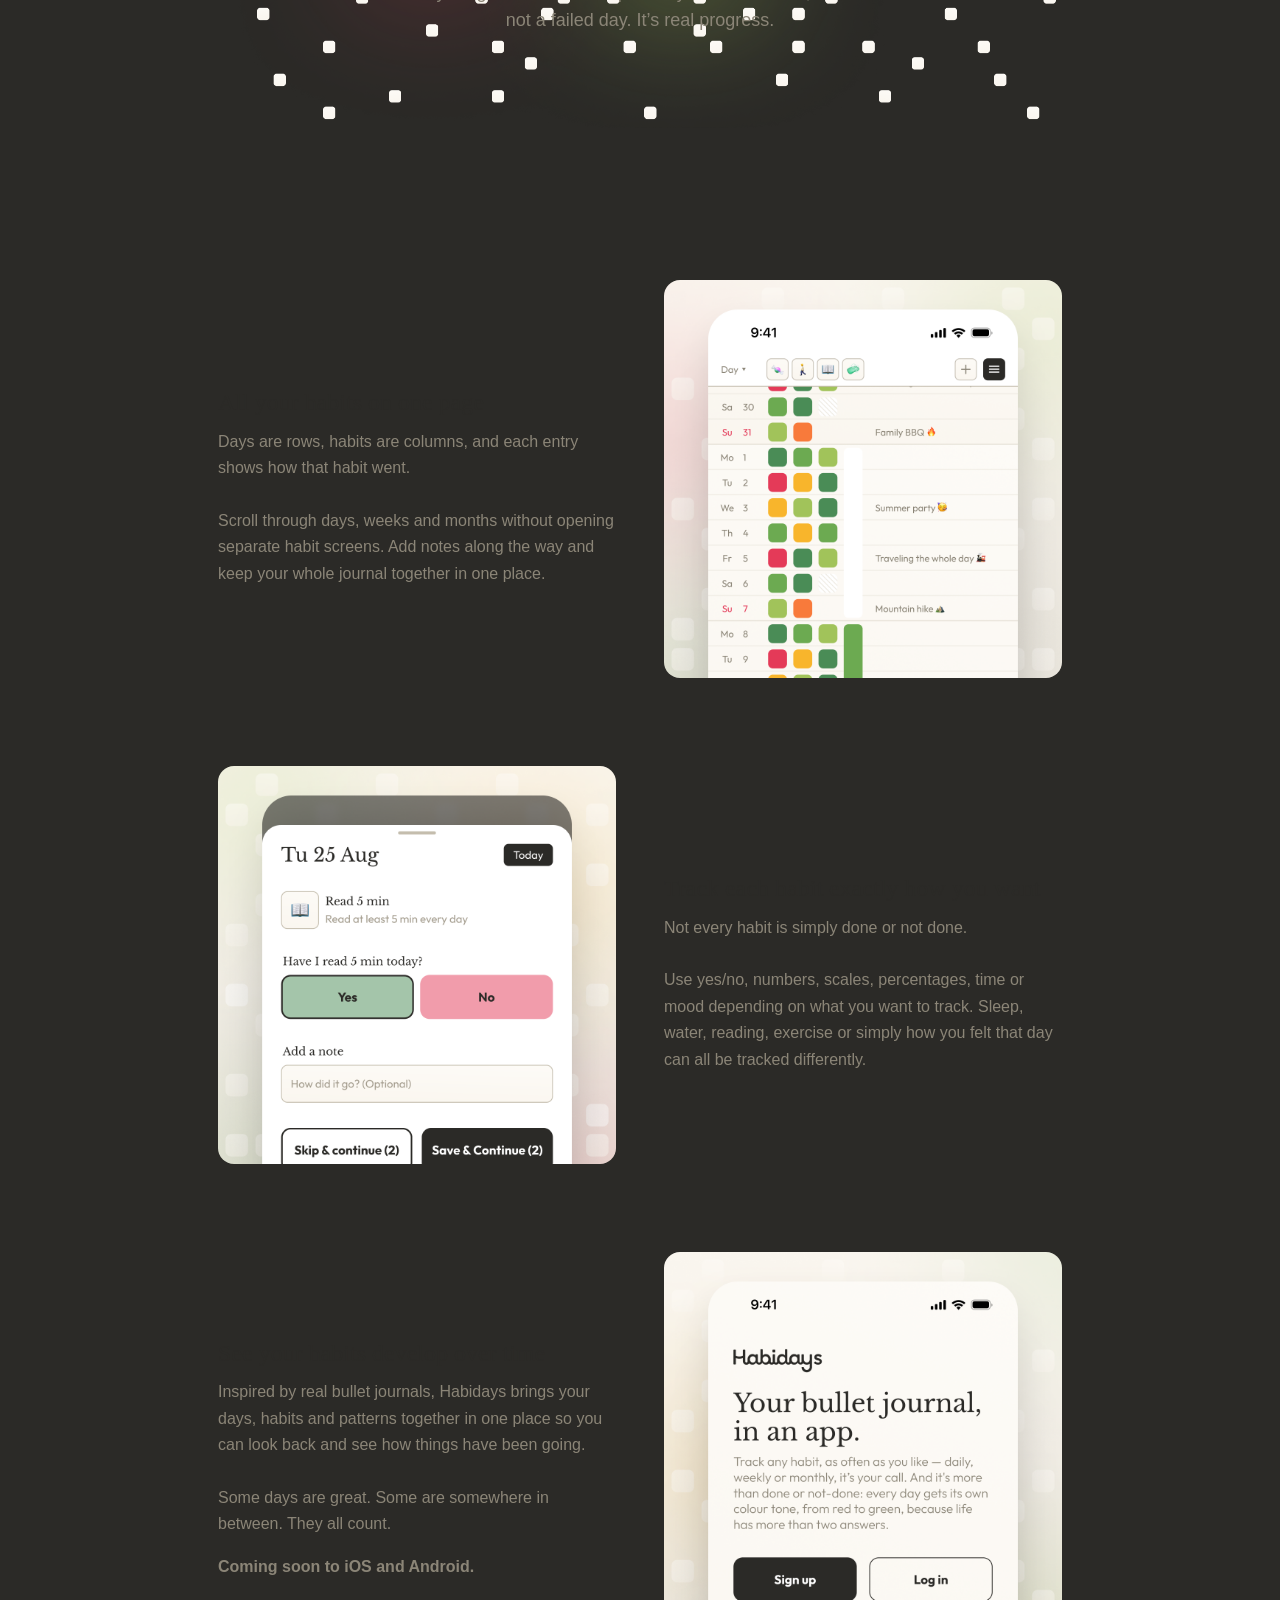
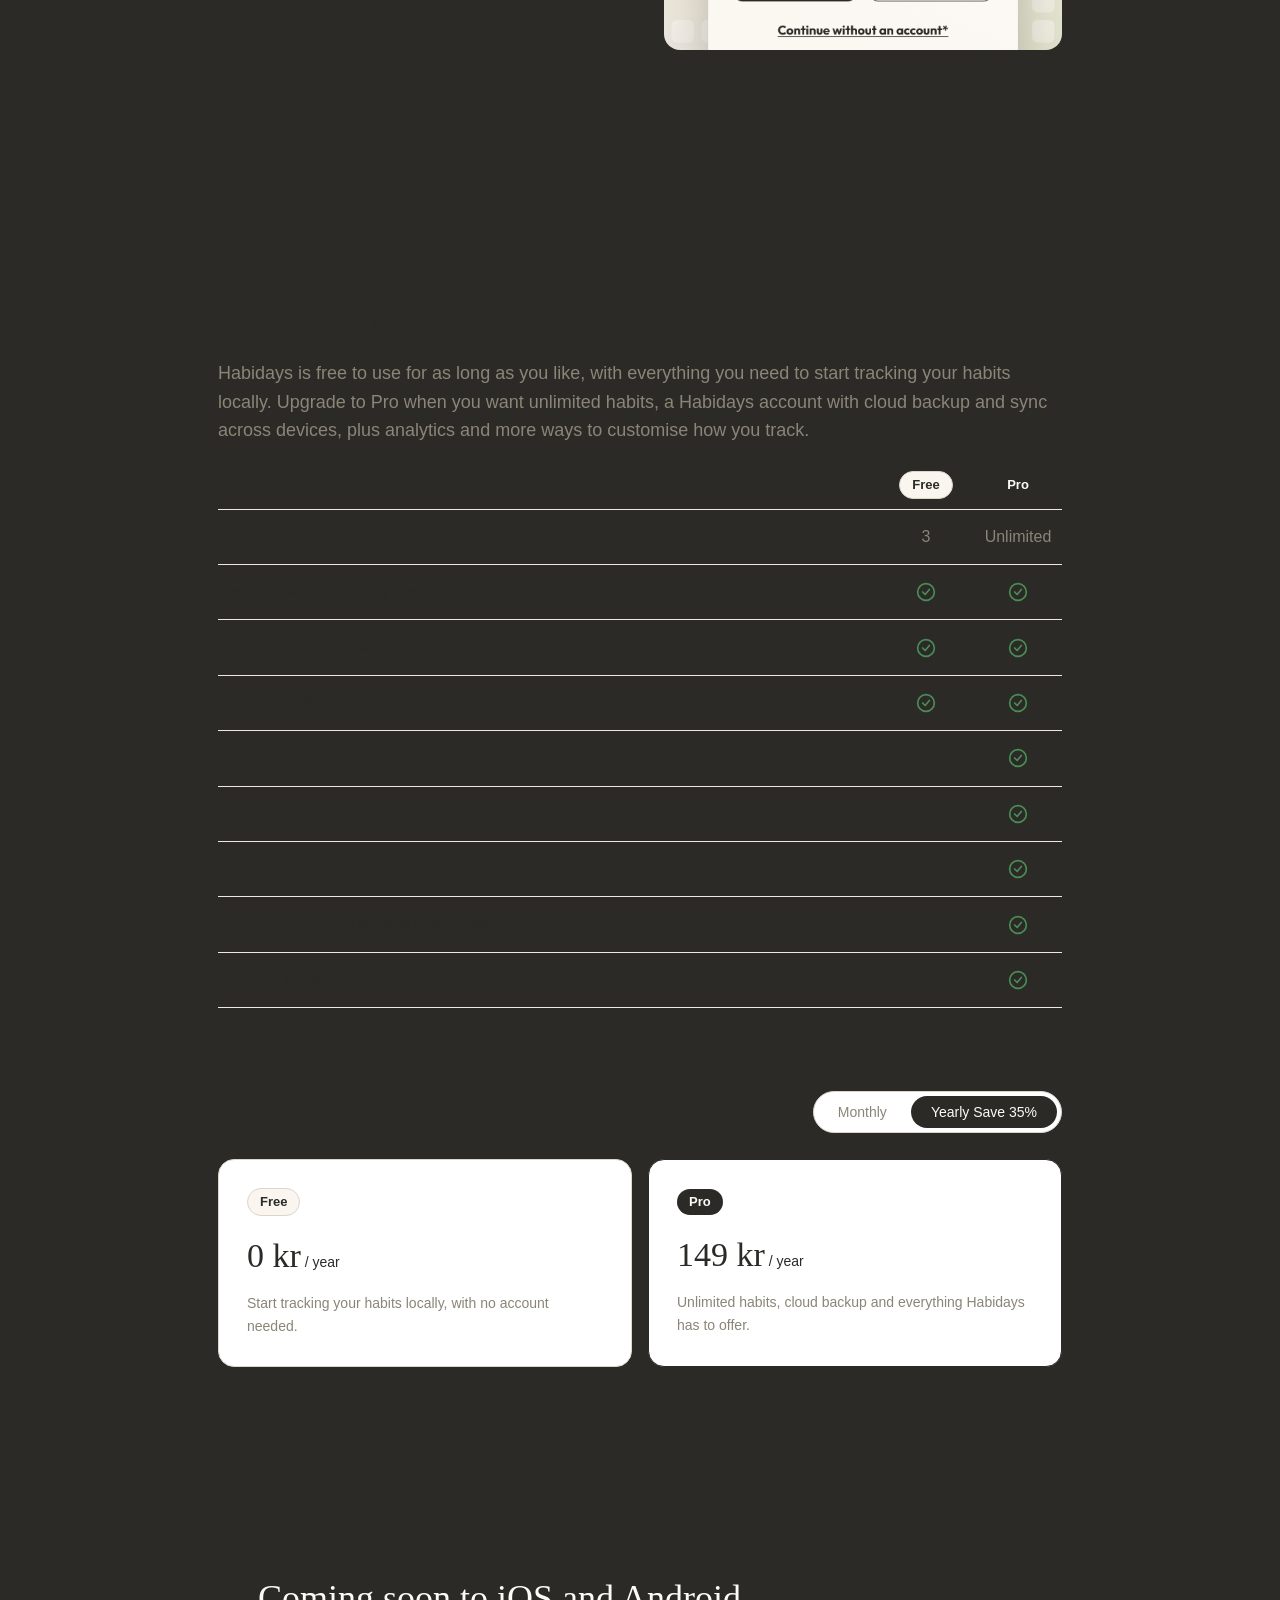
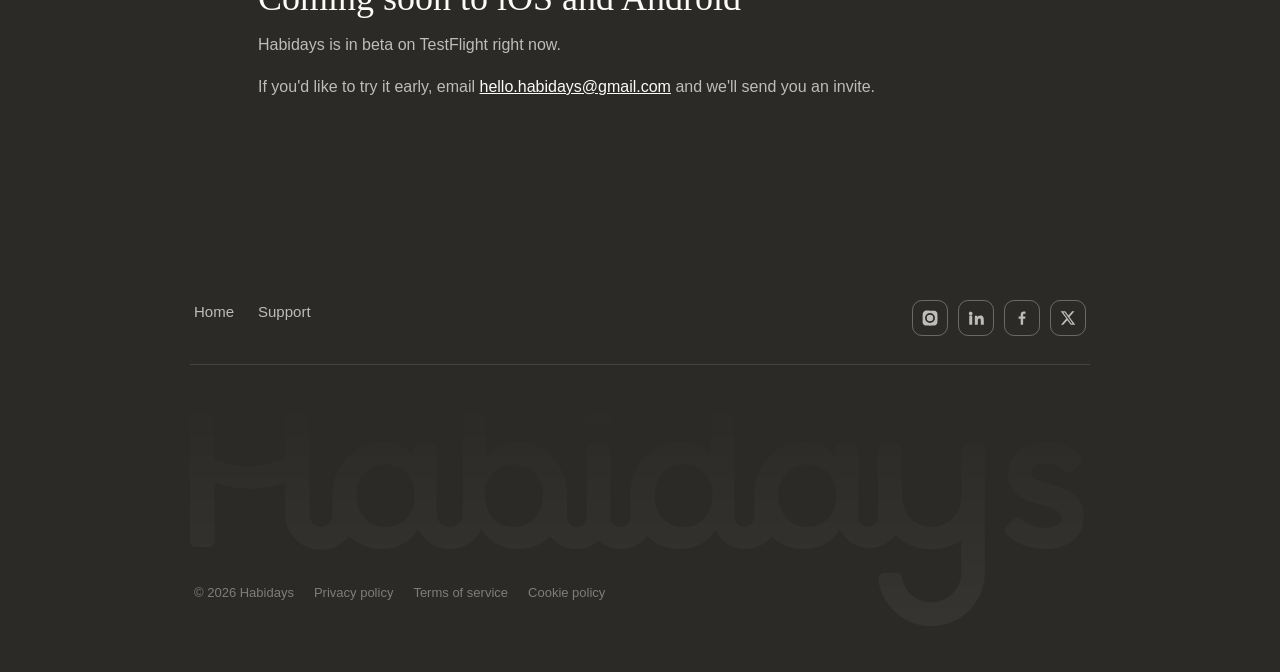
==== commit 6b45452f: "Update index.html yearly price instead + discount badge" ====
--- a/index.html
+++ b/index.html
@@ -120,19 +120,21 @@
         <h2>Pricing</h2>
           <div class="plan-toggle">
             <button class="plan-btn" data-period="monthly">Monthly</button>
-        <button class="plan-btn active" data-period="yearly">Yearly</button>
+            <button class="plan-btn active" data-period="yearly">
+              Yearly <span class="save-badge">Save 35%</span>
+            </button>
           </div>
         </div>
 
       <div class="plans">
         <div class="plan">
           <span class="badge badge-free">Free</span>
-          <p class="plan-price">0 kr<span class="plan-per"> / month</span></p>
+          <p class="plan-price">0 kr<span class="plan-per" id="freePer"> / year</span></p>
           <p class="plan-note">Start tracking your habits locally, with no account needed.</p>
         </div>
         <div class="plan plan-pro">
           <span class="badge badge-pro">Pro</span>
-          <p class="plan-price"><span id="proPrice">149</span> kr<span class="plan-star hidden">*</span><span class="plan-per"> / month</span></p>
+          <p class="plan-price"><span id="proPrice">149</span> kr<span class="plan-per" id="proPer"> / year</span></p>
           <p class="plan-note">Unlimited habits, cloud backup and everything Habidays has to offer.</p>
         </div>
       </div>
@@ -199,11 +201,16 @@
   <script src="/layout.js"></script>
   <script>
     var prices = { monthly: '19', yearly: '149' };
+    var periods = { monthly: ' / month', yearly: ' / year' };
+
     document.querySelectorAll('.plan-btn').forEach(function (b) {
       b.addEventListener('click', function () {
+        var p = b.dataset.period;
         document.querySelectorAll('.plan-btn').forEach(function (x) { x.classList.remove('active'); });
         b.classList.add('active');
-        document.getElementById('proPrice').textContent = prices[b.dataset.period];
+        document.getElementById('proPrice').textContent = prices[p];
+        document.getElementById('proPer').textContent = periods[p];
+        document.getElementById('freePer').textContent = periods[p];
       });
     });
   </script>
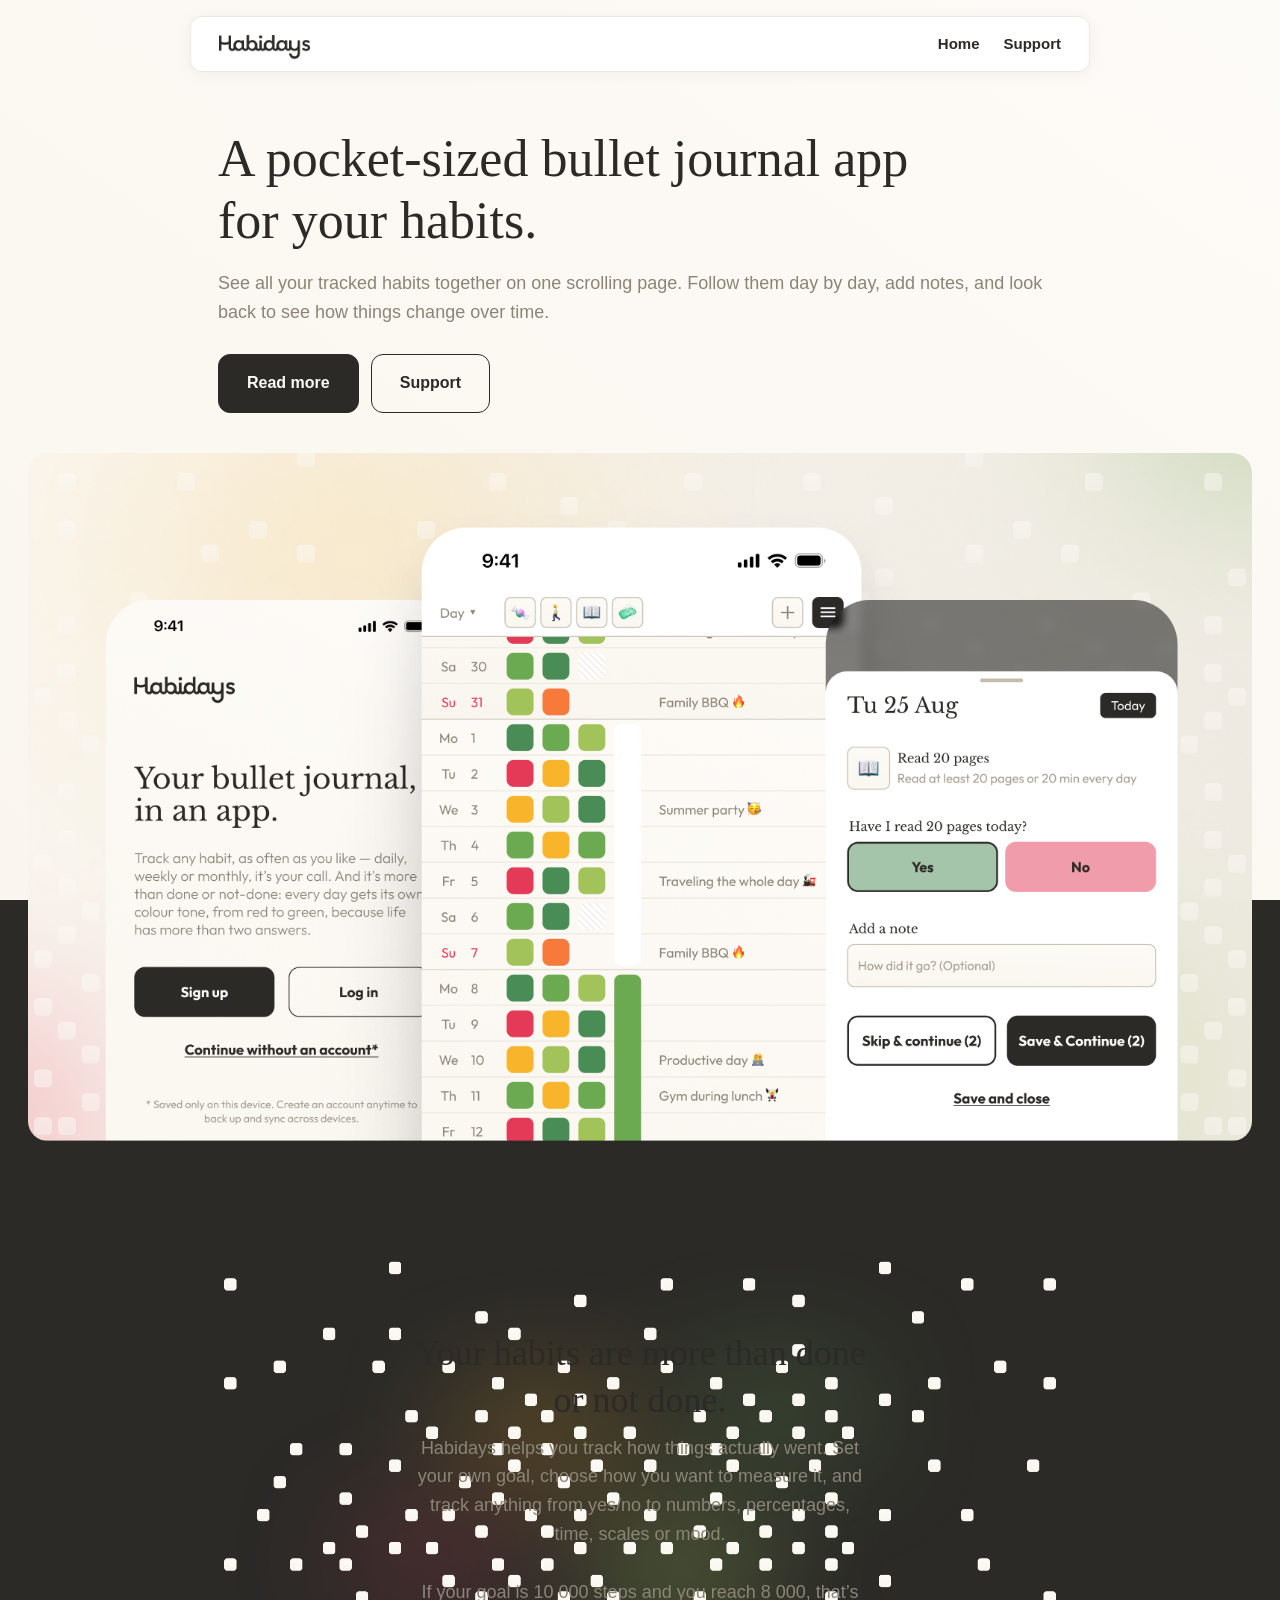
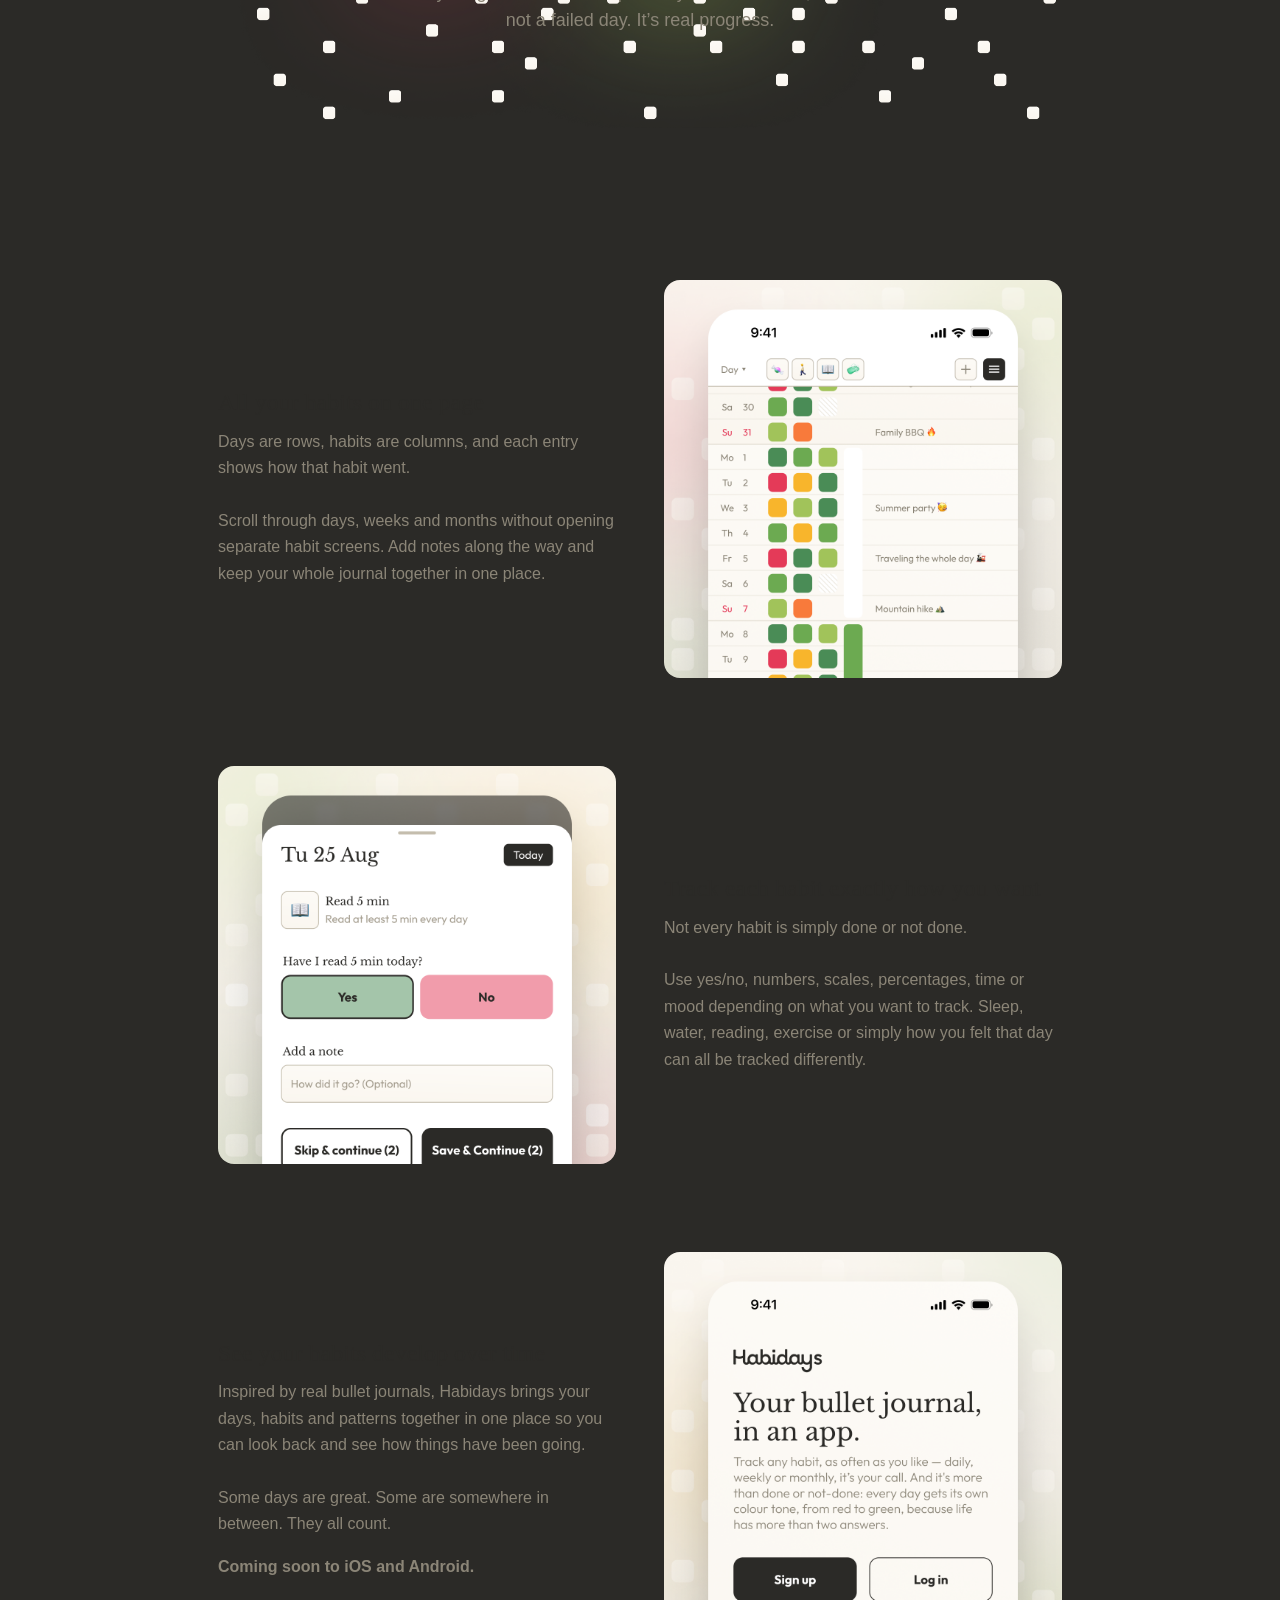
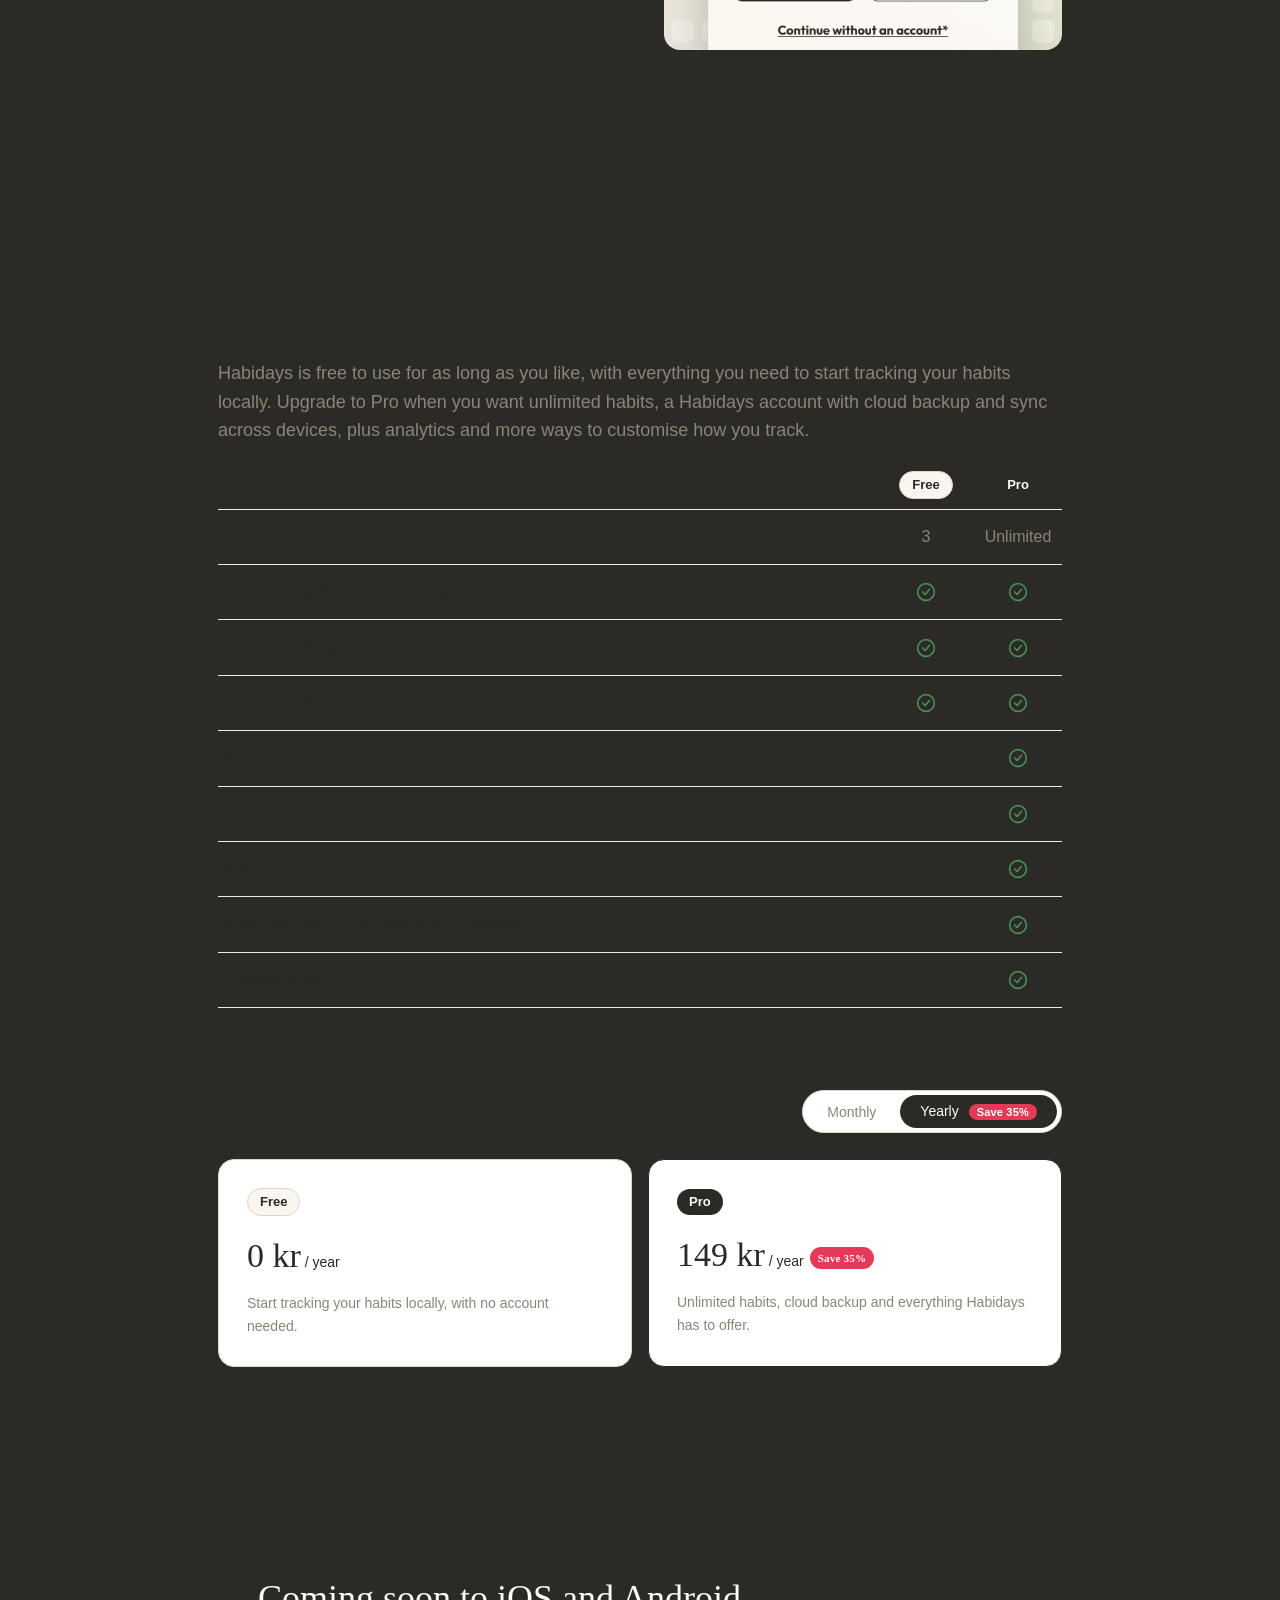
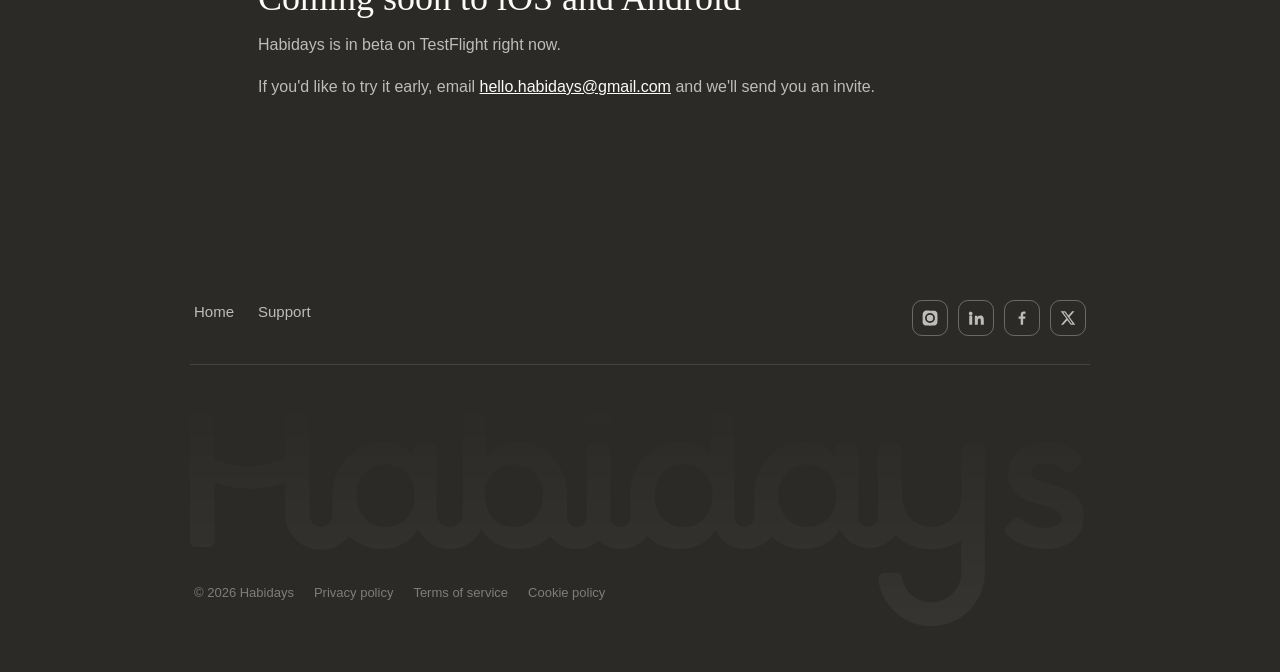
==== commit 41adc9c9: "Update index.html save badge also inside card" ====
--- a/index.html
+++ b/index.html
@@ -49,7 +49,7 @@
           <h3>All your habits on one page</h2>
           <p>
             Days are rows, habits are columns, and each entry shows how that habit went.
-            </br><br>
+            <br><br>
             Scroll through days, weeks and months without opening separate habit screens. Add notes along the way and keep your whole journal together in one place.</p>
         </div>
         <div class="feature-img">
@@ -134,7 +134,7 @@
         </div>
         <div class="plan plan-pro">
           <span class="badge badge-pro">Pro</span>
-          <p class="plan-price"><span id="proPrice">149</span> kr<span class="plan-per" id="proPer"> / year</span></p>
+          <p class="plan-price"><span id="proPrice">149</span> kr<span class="plan-per" id="proPer"> / year</span><span class="save-badge card-save" id="cardSave">Save 35%</span></p>
           <p class="plan-note">Unlimited habits, cloud backup and everything Habidays has to offer.</p>
         </div>
       </div>
@@ -211,6 +211,7 @@
         document.getElementById('proPrice').textContent = prices[p];
         document.getElementById('proPer').textContent = periods[p];
         document.getElementById('freePer').textContent = periods[p];
+        document.getElementById('cardSave').style.display = p === 'yearly' ? 'inline-block' : 'none';
       });
     });
   </script>
--- a/style.css
+++ b/style.css
@@ -378,3 +378,12 @@
 }
 
 .hidden { display:none; }
+
+.save-badge {
+  display: inline-block; margin-left: 6px;
+  background: #E43A58; color: #FFFFFF;
+  border-radius: 999px; padding: 2px 8px;
+  font-size: 11px; font-weight: 600; letter-spacing: .2px;
+  vertical-align: middle;
+}
+.plan-btn:not(.active) .save-badge { opacity: .6; }
